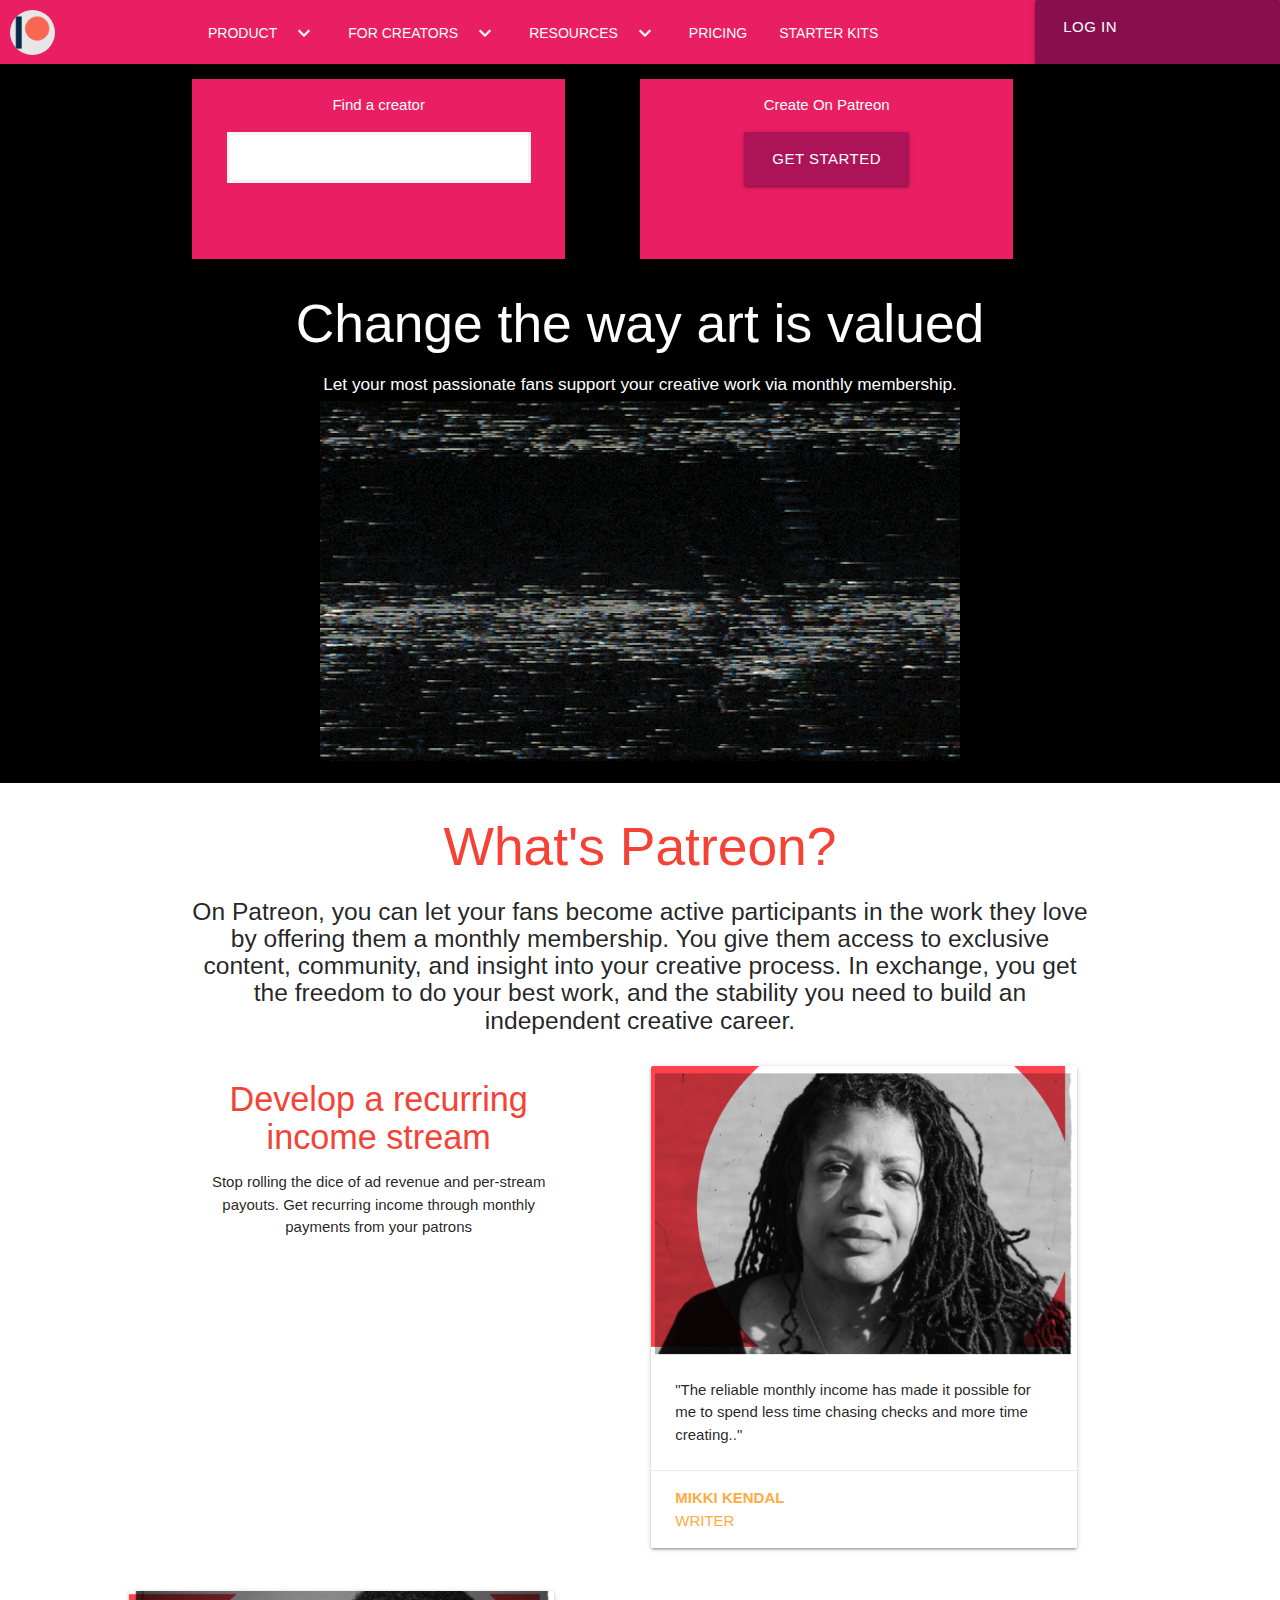
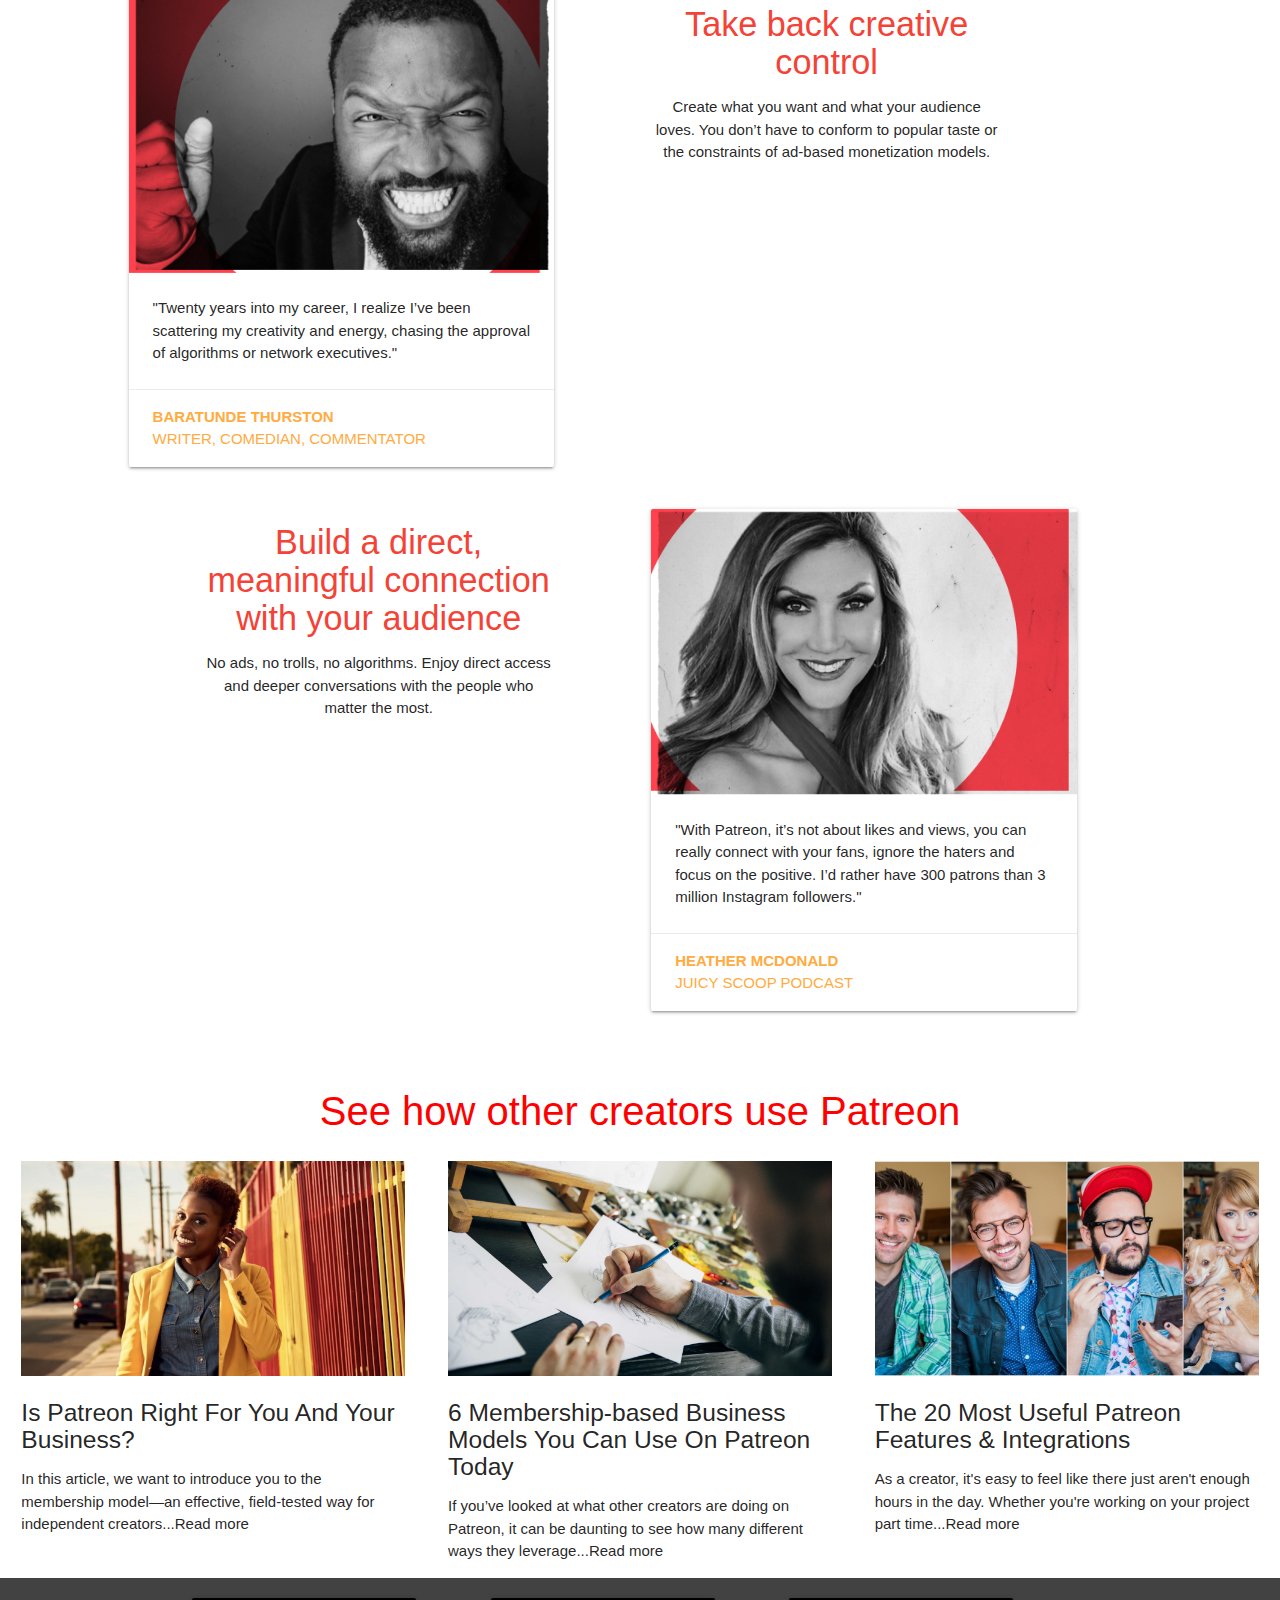
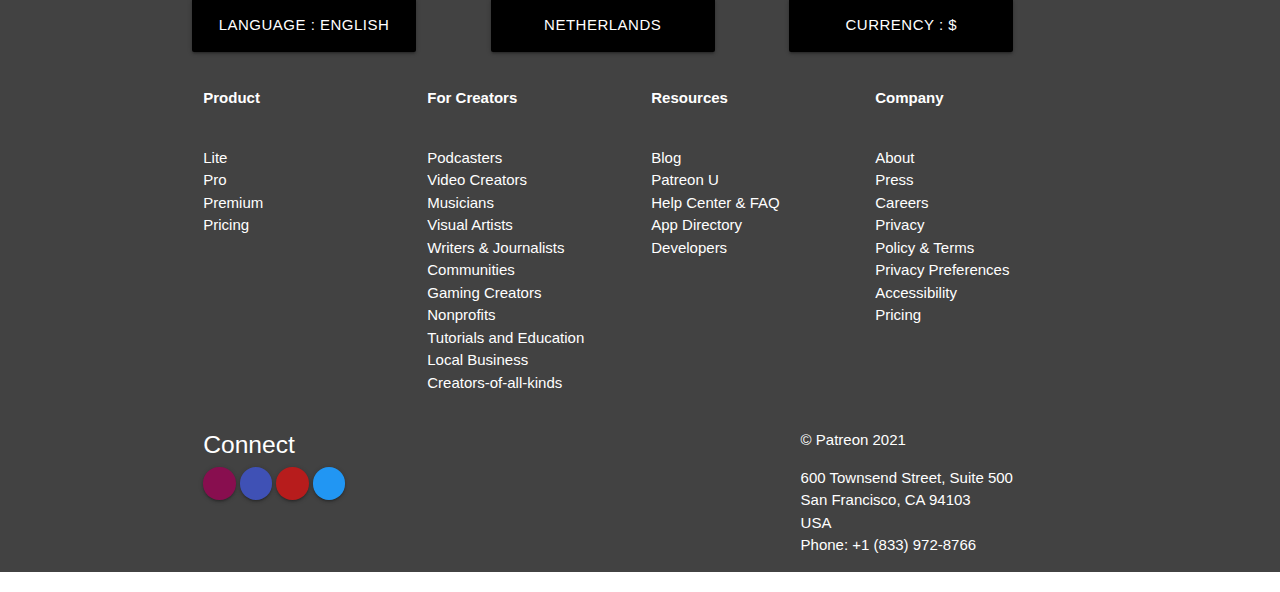
==== PATREON-clone/index.html @ 3b9b0e56 "customize search bar & dropdown" ====
<!DOCTYPE html>
<html>
  <head>
    <!--Import Google Icon Font-->
    <link href="https://fonts.googleapis.com/icon?family=Material+Icons" rel="stylesheet">
    <!--Import materialize.css-->
    <link rel="stylesheet" href="https://cdnjs.cloudflare.com/ajax/libs/materialize/1.0.0/css/materialize.min.css">
    <!--Import Font-awesome-->
    <link rel="stylesheet" href="https://pro.fontawesome.com/releases/v5.10.0/css/all.css"
    integrity="sha384-AYmEC3Yw5cVb3ZcuHtOA93w35dYTsvhLPVnYs9eStHfGJvOvKxVfELGroGkvsg+p" crossorigin="anonymous"/>
    <!-- My own stylesheet-->
    <link rel="stylesheet" href="style.css">
    <!--Let browser know website is optimized for mobile-->
    <meta name="viewport" content="width=device-width, initial-scale=1.0"/>
    <title>Patreon Home Page</title>
  </head>

  <body>
    <!-- the Navigation bar-->

    <nav class="pink">
      <a href="#home" class="left">
        <img src="images/logo.png" width="65px" alt="logo image" class="circle">
        <a href="#home" class="brand-logo center hide-on-large-only
         hide-on-small-only">PATREON</a>
      </a>
      <a class="waves-effect waves-light btn-large pink darken-4
       white-text right" style="height: 100%;">
        <i class="material-icons right">login</i>Log In
      </a>
      <div class="container">
        <div class="navbar-wrapper">
          <a href="#" data-target="mobile-nav" class="sidenav-trigger">
            <i class="material-icons">menu</i>
          </a>
          <ul class="hide-on-med-and-down">
      <!--Product-->
            <li>
              <a class='dropdown-trigger btn-flat white-text'
               href='#' data-target='dropdown1'>
              <i class="material-icons right">expand_more</i>Product
              </a>
            </li>
            <ul id='dropdown1' class='dropdown-content pink'>
              <li><a href="#"><h6>Lite</h6>
                <p>Simple tools to set up recurring support from your fans</p></a>
              </li>
              <li><a href="#"><h6>Pro</h6>
                <p>All the tools to build and grow thriving membership business</p></a>
              </li>
              <li><a href="#"><h6>Premium</h6>
                <p>For established creators and creative businesses</p></a>
              </li>
             </ul>

      <!--For Creators-->
            <li><a class='dropdown-trigger btn-flat white-text' href='#' data-target='dropdown2'>
              <i class="material-icons right">expand_more</i>For creators</a></li>
            <ul id='dropdown2' class='dropdown-content pink'>
              <li><a href="#"><i class="material-icons">mic</i>Podcasters</a></li>
              <li><a href="#"><i class="material-icons">videocam</i>Video Creators</a></li>
              <li><a href="#"><i class="material-icons">music_note</i>Musicians</a></li>
              <li><a href="#"><i class="material-icons">brush</i>Visual Artists</a></li>
              <li><a href="#"><i class="material-icons">public</i>Communities</a></li>
              <li><a href="#"><i class="material-icons">article</i>Writers & Journalists</a></li>
              <li><a href="#"><i class="material-icons">sports_esports</i>Gaming Creators</a></li>
              <li><a href="#"><i class="material-icons">food_bank</i>Nonprofits</a></li>
              <li><a href="#"><i class="material-icons">school</i>Tutorials and Education</a></li>
              <li><a href="#"><i class="material-icons">business</i>Local Businesses</a></li>
              <li><a href="#"><i class="material-icons">create</i>Creators-of-all-kinds</a></li>
            </ul>
      <!--Resources-->
            <li><a class='dropdown-trigger btn-flat white-text' href='#' data-target='dropdown3'>
              <i class="material-icons right">expand_more</i>Resources</a></li>
            <ul id='dropdown3' class='dropdown-content pink'>
              <li><a href="#">Blog</a></li>
              <li><a href="#">Creator Community</a></li>
              <li><a href="#">Events</a></li>
              <li><a href="#">Patreon U</a></li>
              <li><a href="#">App Directory</a></li>
              <li><a href="#">Help Center & FAQ</a></li>
            </ul>
      <!--Pricing & Starter Kit-->
            <li><a href="#" class="btn-flat white-text">Pricing</a></li>
            <li><a href="#" class="btn-flat white-text">Starter Kits</a></li>
          </ul>
        </div>
      </div>
    </nav>
    

    <!-- Side Nav-->
    <ul class="sidenav pink collapsible" id="mobile-nav">
      <!--Product-->
      <li>
        <div class="collapsible-header btn" href="#">
          <i class="material-icons left">expand_more</i>Product
        </div>
        <div class="collapsible-body ">
          <a href="#"><h5 class="red-text">Lite</h5></a>
          <p>Simple tools to set up recurring support from your fans</p>
          <a href="#"><h5 class="red-text">Pro</h5></a>
          <p>All the tools to build and grow thriving membership business</p>
          <a href="#"><h5 class="red-text">Premium</h5></a>
          <p>For established creators and creative businesses</p>
        </div>
      </li>
      <!--For Creators-->
      <li>
        <div class="collapsible-header btn" href="#">
          <i class="material-icons left">expand_more</i>For Creators
        </div>
        <div class="collapsible-body">
          <a href="#" class="btn-flat red-text"><i class="material-icons left">mic</i>Podcasters</a><br>
          <a href="#" class="btn-flat red-text"><i class="material-icons left">videocam</i>Video Creators</a><br>
          <a href="#" class="btn-flat red-text"><i class="material-icons left">music_note</i>Musicians</a><br>
          <a href="#" class="btn-flat red-text"><i class="material-icons left">brush</i>Visual Artists</a><br>
          <a href="#" class="btn-flat red-text"><i class="material-icons left">public</i>Communities</a><br>
          <a href="#" class="btn-flat red-text"><i class="material-icons left">article</i>Writers & Journalists</a><br>
          <a href="#" class="btn-flat red-text"><i class="material-icons left">sports_esports</i>Gaming Creators</a><br>
          <a href="#" class="btn-flat red-text"><i class="material-icons left">food_bank</i>Nonprofits</a><br>
          <a href="#" class="btn-flat red-text"><i class="material-icons left">school</i>Tutorials and Education</a><br>
          <a href="#" class="btn-flat red-text"><i class="material-icons left">business</i>Local Businesses</a><br>
          <a href="#" class="btn-flat red-text"><i class="material-icons left">create</i>Creators-of-all-kinds</a><br>
        </div>
      </li>
      <!--Resources-->
      <li>
        <div class="collapsible-header btn" href="#">
          <i class="material-icons left">expand_more</i>Resources
        </div>
        <div class="collapsible-body red-text">
          <p href="#">Blog</p>
          <p href="#">Creator Community</p>
          <p href="#">Events</p>
          <p href="#">Patreon U</p>
          <p href="#">App Directory</p>
          <p href="#">Help Center & FAQ</p>
        </div>
      </li>
      <!--Pricing & Starter Kit-->
      <li><div class="collapsible-header btn" href="#">Pricing</div></li>
      <li><div class="collapsible-header btn" href="#">Starter Kit</div></li>
    </ul>

    <!-- The Header-->
    <header id="home" class="section section-search black white-text center">
      <div class="container">
        <div class="row">
          <div class="col s12 m5 pink Header-box">
            <p>Find a creator</p>
            <div class="input-field">
              <input type="text" class="white grey-text">
            </div>
          </div>
          <div class="col s12 m5 offset-l1 offset-m1 pink Header-box">
            <p>Create On Patreon</p>
            <div class="btn-large pink darken-3 waves-effect waves-light">Get Started</div>
          </div>
        </div>
      </div>
      <div class="col s12 m7 black white-text">
        <h2>Change the way art is valued</h2>
        <h6>Let your most passionate fans support your creative work via monthly membership.</h6>
      </div>
      <div class="col s8 m5 black white-text">
        <img src="images/coe-optimize.gif" alt="gif photo" width="50%">
      </div>
    </header>

    <!--What's Patreon? Section-->
    <section>
      <!-- The intro text-->
      <div class="container  center">
        <h2 class="red-text">What's Patreon?</h2>
        <h5>On Patreon, you can let your fans become active participants in the work they love by offering 
        them a monthly membership. You give them access to exclusive content, community, and insight 
        into your creative process. In exchange, you get the freedom to do your best work, and the 
        stability you need to build an independent creative career.
        </h5>
      </div>
      <!--The cards part-->
      <div class="container section">
          <!--Develop a recurring income stream-->
        <div class="row">
          <div class="col s12 l5 center">
            <h4 class="red-text">Develop a recurring income stream</h4>
            <p>Stop rolling the dice of ad revenue and per-stream payouts. Get recurring income 
              through monthly payments from your patrons</p>
          </div>
          <div class="col s12 m8 l6 offset-l1 offset-m2">
            <div class="card">
              <div class="card-image">
                <img src="images/mikki_kendall.png" alt="mikki_kendal">
              </div>
              <div class="card-content">
                <p>"The reliable monthly income has made it possible for me to spend less time chasing 
                  checks and more time creating.."</p>
              </div>
              <div class="card-action">
                <a href="#"><b>Mikki Kendal</b><br>writer</a>
              </div>
            </div>
          </div>
          </div>
          <!--Take back creative control-->
          <div class="row">
            <div class="col s12 l5 push-l6 center">
              <h4 class="red-text">Take back creative control</h4>
              <p>Create what you want and what your audience loves. You don’t have to conform to popular 
                taste or the constraints of ad-based monetization models.</p>
            </div>
          <div class="col s12 m8 l6 pull-l6 offset-m2">
            <div class="card">
              <div class="card-image">
                <img src="images/baratunde_thurston.png" alt="baratunde_thurston">
              </div>
              <div class="card-content">
                <p>"Twenty years into my career, I realize I’ve been scattering my creativity and energy, 
                  chasing the approval of algorithms or network executives."</p>
              </div>
              <div class="card-action">
                <a href="#"><b>Baratunde Thurston</b><br>writer, comedian, commentator</a>
              </div>
            </div>
          </div>
        </div>
        <!--Build a direct-->
          <div class="row">
            <div class="col s12 l5 center">
              <h4 class="red-text">Build a direct, meaningful connection with your audience</h4>
              <p>No ads, no trolls, no algorithms. Enjoy direct access and deeper conversations with the people 
                who matter the most.</p>
            </div>
          <div class="col s12 m8 l6 offset-l1 offset-m2">
            <div class="card">
              <div class="card-image">
                <img src="images/heather_mcdonald.png" alt="heather_mcdonald">
              </div>
              <div class="card-content">
                <p>"With Patreon, it’s not about likes and views, you can really connect with your 
                  fans, ignore the haters and focus on the positive. I’d rather have 300 patrons than 
                  3 million Instagram followers."</p>
              </div>
              <div class="card-action">
                <a href="#"><b>Heather McDonald</b><br>Juicy Scoop Podcast</a>
              </div>
            </div>
          </div>
        </div>
      </div>
    </section>

    <!-- Flexbox section : See how other ...-->
    <section class="flex-container">
      <div class="title-flex-container">See how other creators use Patreon</div>
      <div class="flex-item-horizontal">
        <div class="flex-item-vertical">
          <img src="images/is-patreon-right-for-you_2x.jpg" alt="patreon right 4 u">
        </div>
        <div class="flex-item-vertical">
          <h5>Is Patreon Right For You And Your Business?</h5>
          <p>In this article, we want to introduce you to the
             membership model—an effective, field-tested way for 
             independent creators...Read more
            </p>
        </div>
      </div>
      <div class="flex-item-horizontal">
        <div class="flex-item-vertical">
          <img src="images/6-membership-based-business_2x.jpg" alt="membership photo">
        </div>
        <div class="flex-item-vertical">
          <h5>6 Membership-based Business Models You Can Use On Patreon Today</h5>
          <p>If you’ve looked at what other creators are doing on Patreon, it can 
            be daunting to see how many different ways they leverage...Read more
          </p>
        </div>
      </div>
      <div class="flex-item-horizontal">
        <div class="flex-item-vrtical">
          <img src="images/20-most-useful_2x.jpg" alt="useful features">
        </div>
        <div class="flex-item-vrtical">
          <h5>The 20 Most Useful Patreon Features & Integrations</h5>
          <p>As a creator, it's easy to feel like there just aren't enough 
            hours in the day. Whether you're working on your project part time...Read more
          </p>
        </div>
      </div>
    </section>
    <!-- The footer-->
    <footer class="page-footer grey darken-3">
      <div class="container">
        <div class="row">
          <div class="col s10 m5 l3 offset-s1 offset-m1 black white-text btn-large waves-effect waves-light">LANGUAGE : ENGliSH</div>
          <div class="col s10 m5 l3 offset-s1 offset-m1 offset-l1 black white-text btn-large waves-effect waves-light">NETHERLANDS</div>
          <div class="col s10 m6 l3 offset-s1 offset-m3 offset-l1 black white-text btn-large waves-effect waves-light">CURRENCY : $</div>
        </div>
        <div class="row">
          <div class="col s6 m3">
            <p class="white-text large"><b>Product</b></p><br>
            <a href="#">Lite</a><br>
            <a href="#">Pro</a><br>
            <a href="#">Premium</a><br>
            <a href="#">Pricing</a>
          </div>
          <div class="col s6 m3">
            <p class="white-text large"><b>For Creators</b></p><br>
            <a href="#">Podcasters</a><br>
            <a href="#">Video Creators</a><br>
            <a href="#">Musicians</a><br>
            <a href="#">Visual Artists</a><br>
            <a href="#">Writers & Journalists</a><br>
            <a href="#">Communities</a><br>
            <a href="#">Gaming Creators</a><br>
            <a href="#">Nonprofits</a><br>
            <a href="#">Tutorials and Education</a><br>
            <a href="#">Local Business</a><br>
            <a href="#">Creators-of-all-kinds</a>
          </div>
          <div class="col s6 m3">
            <p class="white-text large"><b>Resources</b></p><br>
            <a href="#">Blog</a><br>
            <a href="#">Patreon U</a><br>
            <a href="#">Help Center & FAQ</a><br>
            <a href="#">App Directory</a><br>
            <a href="#">Developers</a>
          </div>
          <div class="col s6 m3">
            <p class="white-text large"><b>Company</b></p><br>
            <a href="#">About</a><br>
            <a href="#">Press</a><br>
            <a href="#">Careers</a><br>
            <a href="#">Privacy</a><br>
            <a href="#">Policy & Terms</a><br>
            <a href="#">Privacy Preferences</a><br>
            <a href="#">Accessibility</a><br>
            <a href="#">Pricing</a>
          </div>
        </div>
        <div class="row">
        <div class="col s12 m6 l4">
          <h5>Connect</h5>
          <a href="#" class="btn-floating btn-small pink darken-4"><i class="fab fa-instagram"></i></a>
          <a href="#" class="btn-floating btn-small indigo"><i class="fab fa-facebook"></i></a>
          <a href="#" class="btn-floating btn-small red darken-4"><i class="fab fa-youtube"></i></a>
          <a href="#" class="btn-floating btn-small blue"><i class="fab fa-twitter"></i></a>
        </div>
        <div class="col s12 m6 l4 offset-l4">
          <p>&copy; Patreon 2021</p>
          <p>600 Townsend Street, Suite 500<br>
            San Francisco, CA 94103<br>
            USA<br>
            Phone: +1 (833) 972-8766</p>
        </div>
      </div>
      </div>
    </footer>

    <!--JavaScript at end of body for optimized loading-->
    <script src="https://cdnjs.cloudflare.com/ajax/libs/materialize/1.0.0/js/materialize.min.js"></script>

    <script>
      // Side-navbar
      const sideNav = document.querySelector('.sidenav');
      M.Sidenav.init(sideNav, {});
    </script>
    <script>
    // Drop down inside the navbar
      const dropDown = document.querySelectorAll('.dropdown-trigger');
      M.Dropdown.init(dropDown, {
        coverTrigger: false
      });
    </script>
    <script>
      // Collapsible inside the side-navbar
      const collaps = document.querySelectorAll('.collapsible');
      M.Collapsible.init(collaps, {});
    </script>
  </body>
</html>
---- PATREON-clone/style.css ----
/* customize some important rules from the nav part*/
/* 1- The NavBar */
/* important to minimize the logo */
nav.pink a img {
  padding: 10px !important;
}

/* important to gather the Navbar elements and reduce the spaces between them */
.navbar-wrapper ul li a {
  margin: 0px !important;
}

/* to minimize the size of the dropdown content */
.dropdown-content li a {
  font-size: 13px !important;
  color: white !important;
}
.dropdown-content li > a > i {
  margin-right: 5px !important;
  font-size: 1.5rem !important;
}

/* 2- The Header */
/* to unify the size of the 2 boxes in the header */
.Header-box {
  height: 20vh !important;
}

/* to customize the search bar */
.section-search input {
  font-size: 18px !important;
  width: 85% !important;
  border: #f4f4f4 3px solid !important;
}

/* 3- The flexbox section -see how other ...- */
.flex-container {
  display: flex;
  justify-content: space-around;
  flex-flow: row wrap;
}

.title-flex-container {
  width: 90%;
  justify-self: center;
  text-align: center;
  font-size: 40px;
  color: red;
  margin: 20px 0;
}

.flex-item-horizontal {
  width: 30%;
}
.flex-item-horizontal img {
  width: 100%;
}

/* Media query for the flexbox */
@media screen and (max-width: 1024px) and (min-width: 601px) {
  .flex-item-horizontal {
    width: 45%;
  }
}

@media screen and (max-width: 600px) {
  .flex-item-horizontal {
    width: 90%;
  }
}
/* 4- The footer */
/* adding text color to the small links in the footer */
footer .container .row .col a {
  color: white;
}
footer .container .row .col a:hover {
  color: rgb(248, 149, 165) !important;
}
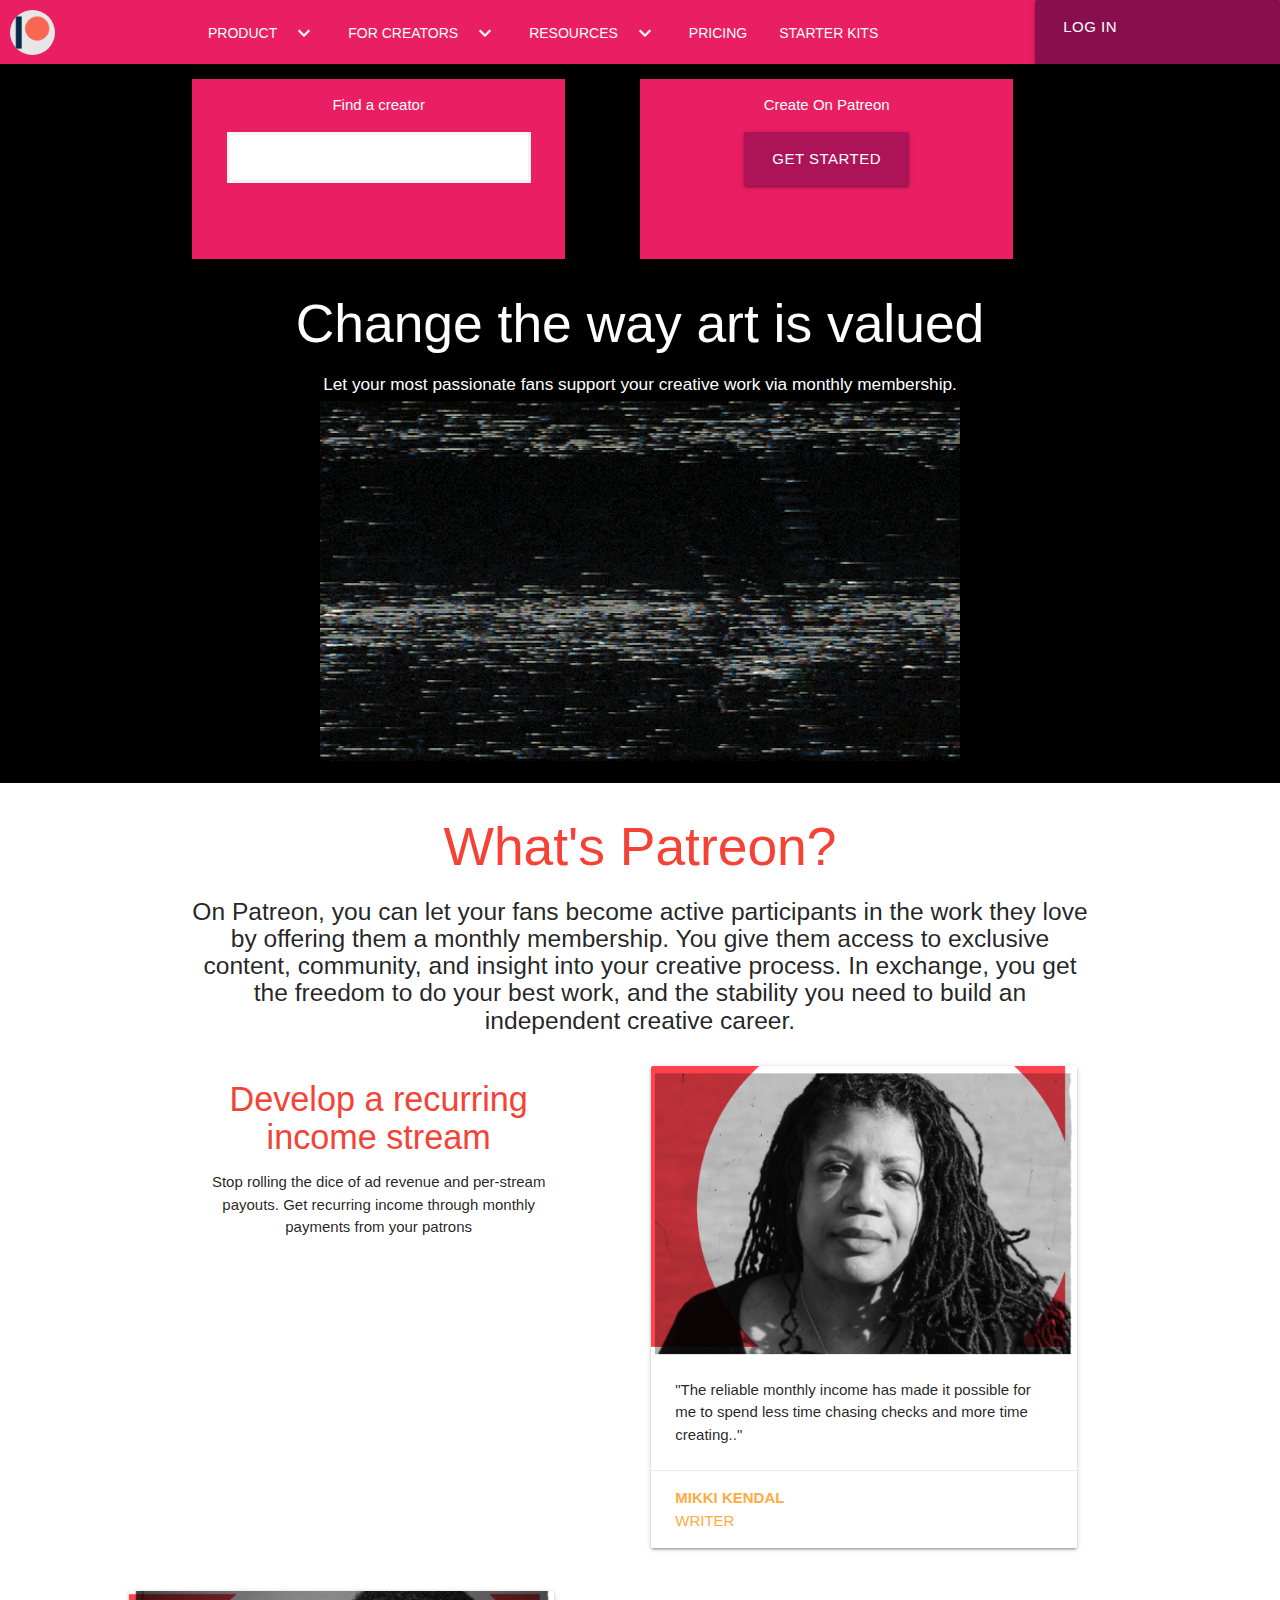
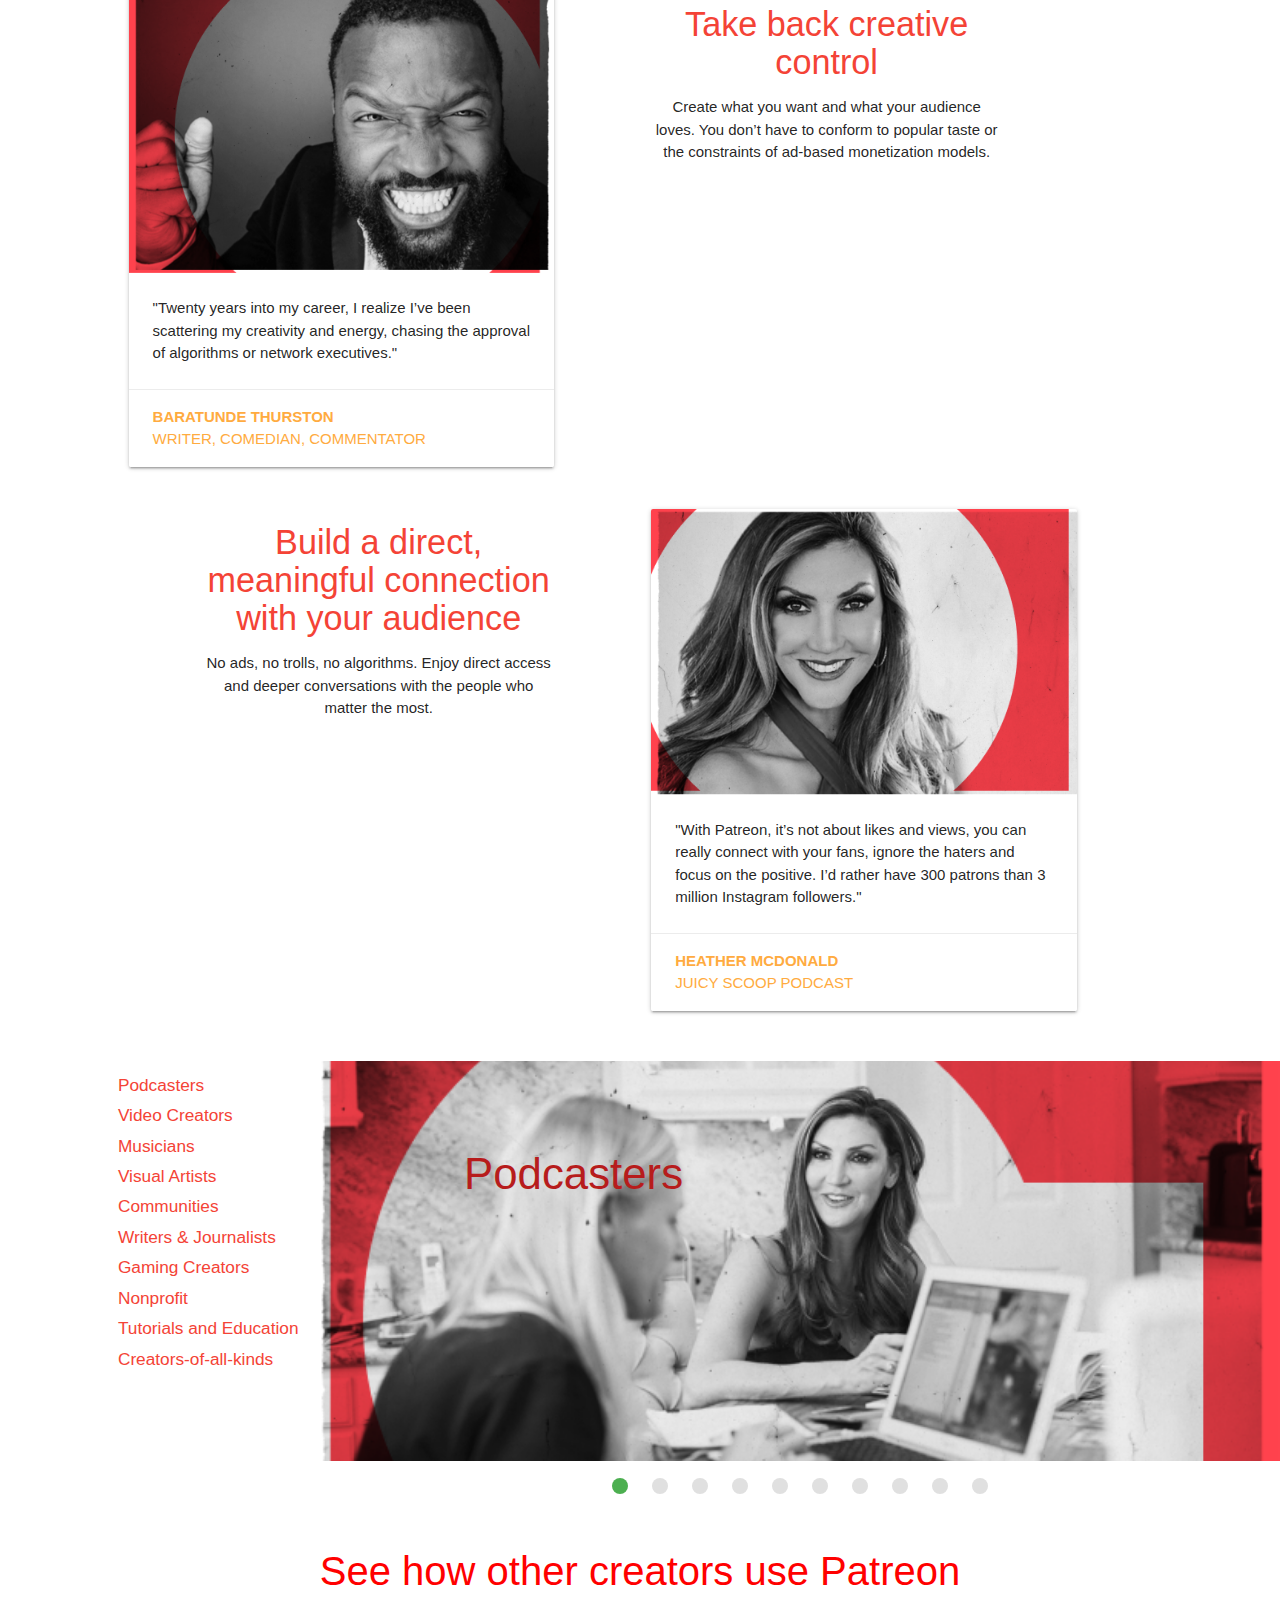
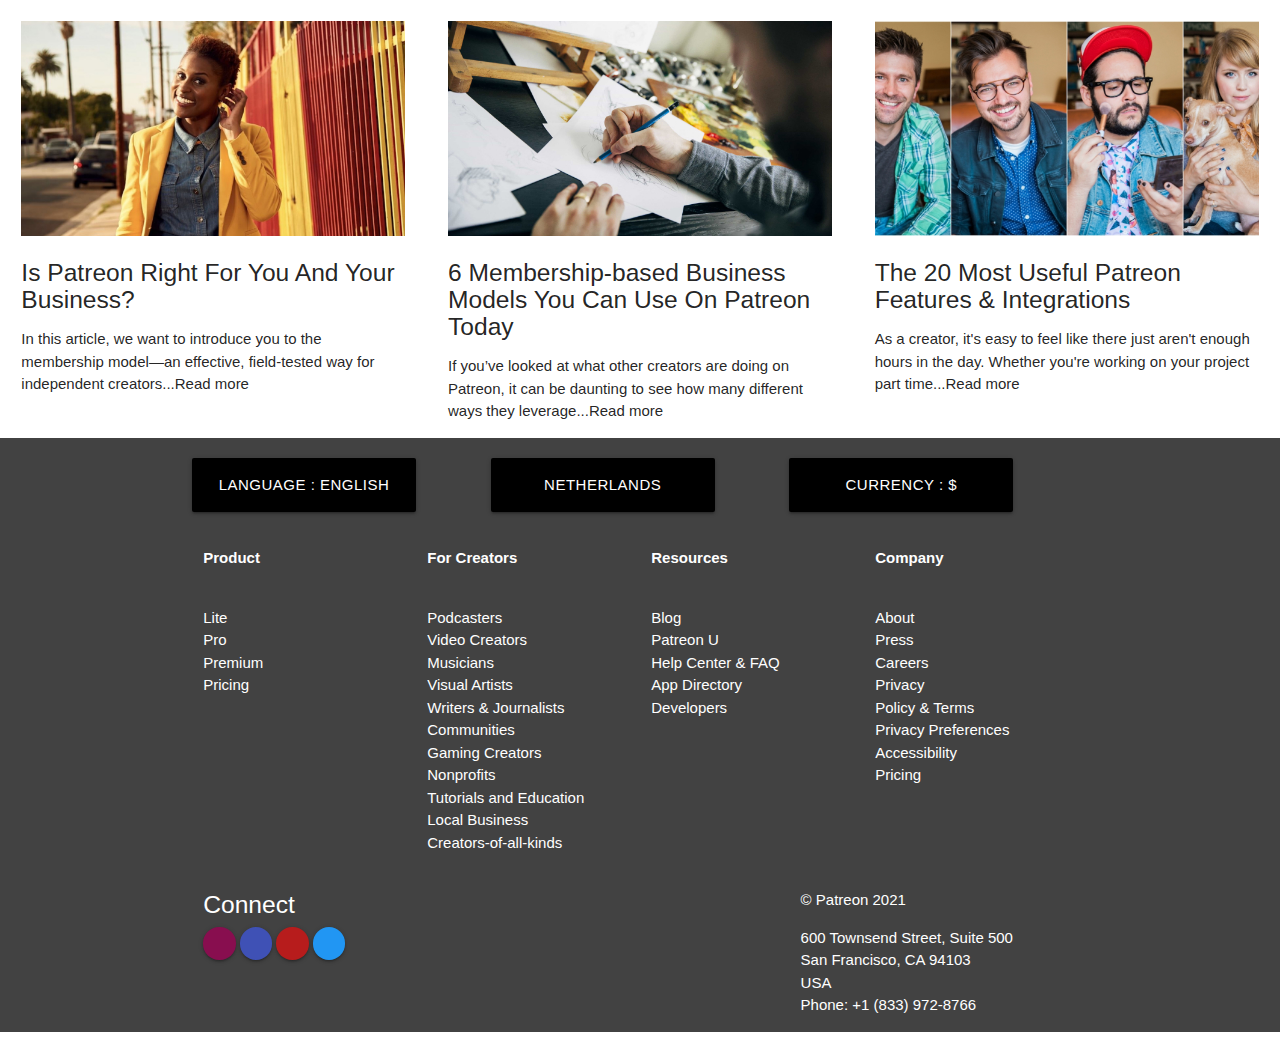
==== commit 37b4cdfc: "Adding the slider" ====
--- a/PATREON-clone/index.html
+++ b/PATREON-clone/index.html
@@ -251,6 +251,90 @@
       </div>
     </section>
 
+    <!-- The slider section-->
+    <section>
+      <div class="row">
+        <div class="slider col s12 l9 push-l3">
+      <ul class="slides">
+        <li>
+          <img src="images/podcasters.png" alt="podcasters">
+          <div>
+            <a href="#"><h3 class="caption red-text text-darken-4 left-align">Podcasters</h3></a>
+          </div>
+        </li>
+        <li>
+          <img src="images/videocreators.png" alt="video_creators">
+          <div>
+            <a href="#"><h3 class="caption red-text text-darken-4 right-align">Video Creators</h3></a>
+          </div>
+        </li>
+        <li>
+          <img src="images/musicians.png" alt="musicians">
+          <div>
+            <a href="#"><h3 class="caption red-text text-darken-4 left-align">Musicians</h3></a>
+          </div>
+        </li>
+        <li>
+          <img src="images/visualartists.png" alt="visual_artists">
+          <div>
+            <a href="#"><h3 class="caption red-text text-darken-4 center-align">Visual Artists</h3></a>
+          </div>
+        </li>
+        <li>
+          <img src="images/communities.png" alt="communities">
+          <div>
+            <a href="#"><h3 class="caption red-text text-darken-4 left-align">Communities</h3></a>
+          </div>
+        </li>
+        <li>
+          <img src="images/writers.png" alt="writers">
+          <div>
+            <a href="#"><h3 class="caption red-text text-darken-4 center-align">Writers & Journalists</h3></a>
+          </div>
+        </li>
+        <li>
+          <img src="images/gamingcreators.png" alt="gaming_creators">
+          <div>
+            <a href="#"><h3 class="caption red-text text-darken-4 right-align">Gaming Creators</h3></a>
+          </div>
+        </li>
+        <li>
+          <img src="images/nonprofit.png" alt="nonprofit">
+          <div>
+            <a href="#"><h3 class="caption red-text text-darken-4 left-align">Nonprofit</h3></a>
+          </div>
+        </li>
+        <li>
+          <img src="images/tutorials.png" alt="tutorials">
+          <div>
+            <a href="#"><h3 class="caption red-text text-darken-4 left-align">Tutorials and Education</h3></a>
+          </div>
+        </li>
+        <li>
+          <img src="images/creatorsofallkinds.png" alt="creators_of_all_kinds">
+          <div>
+            <a href="#"><h3 class="caption red-text text-darken-4 left-align">Creators-of-all-kinds</h3></a>
+          </div>
+        </li>
+      </ul>
+    </div>
+    <div class="col s12 l2 pull-l8 hide-on-med-and-down ">
+      <ul>
+        <li><a href="#" class="red-text"><h6>Podcasters</h6></a></li>
+        <li><a href="#" class="red-text"><h6>Video Creators</h6></a></li>
+        <li><a href="#" class="red-text"><h6>Musicians</h6></a></li>
+        <li><a href="#" class="red-text"><h6>Visual Artists</h6></a></li>
+        <li><a href="#" class="red-text"><h6>Communities</h6></a></li>
+        <li><a href="#" class="red-text"><h6>Writers & Journalists</h6></a></li>
+        <li><a href="#" class="red-text"><h6>Gaming Creators</h6></a></li>
+        <li><a href="#" class="red-text"><h6>Nonprofit</h6></a></li>
+        <li><a href="#" class="red-text"><h6>Tutorials and Education</h6></a></li>
+        <li><a href="#" class="red-text"><h6>Creators-of-all-kinds</h6></a></li>
+      </ul>
+    </div>
+    </div>
+    </section>
+
     <!-- Flexbox section : See how other ...-->
     <section class="flex-container">
       <div class="title-flex-container">See how other creators use Patreon</div>
@@ -378,5 +462,12 @@
       const collaps = document.querySelectorAll('.collapsible');
       M.Collapsible.init(collaps, {});
     </script>
+    <script>
+      // Slider
+      const slider = document.querySelector('.slider');
+      M.Slider.init(slider, {
+        transition: 500
+      });
+    </script>
   </body>
 </html>--- a/PATREON-clone/style.css
+++ b/PATREON-clone/style.css
@@ -33,7 +33,7 @@
   border: #f4f4f4 3px solid !important;
 }
 
-/* 3- The flexbox section -see how other ...- */
+/* 4- The flexbox section -see how other ...- */
 .flex-container {
   display: flex;
   justify-content: space-around;
@@ -68,7 +68,7 @@
     width: 90%;
   }
 }
-/* 4- The footer */
+/* 5- The footer */
 /* adding text color to the small links in the footer */
 footer .container .row .col a {
   color: white;
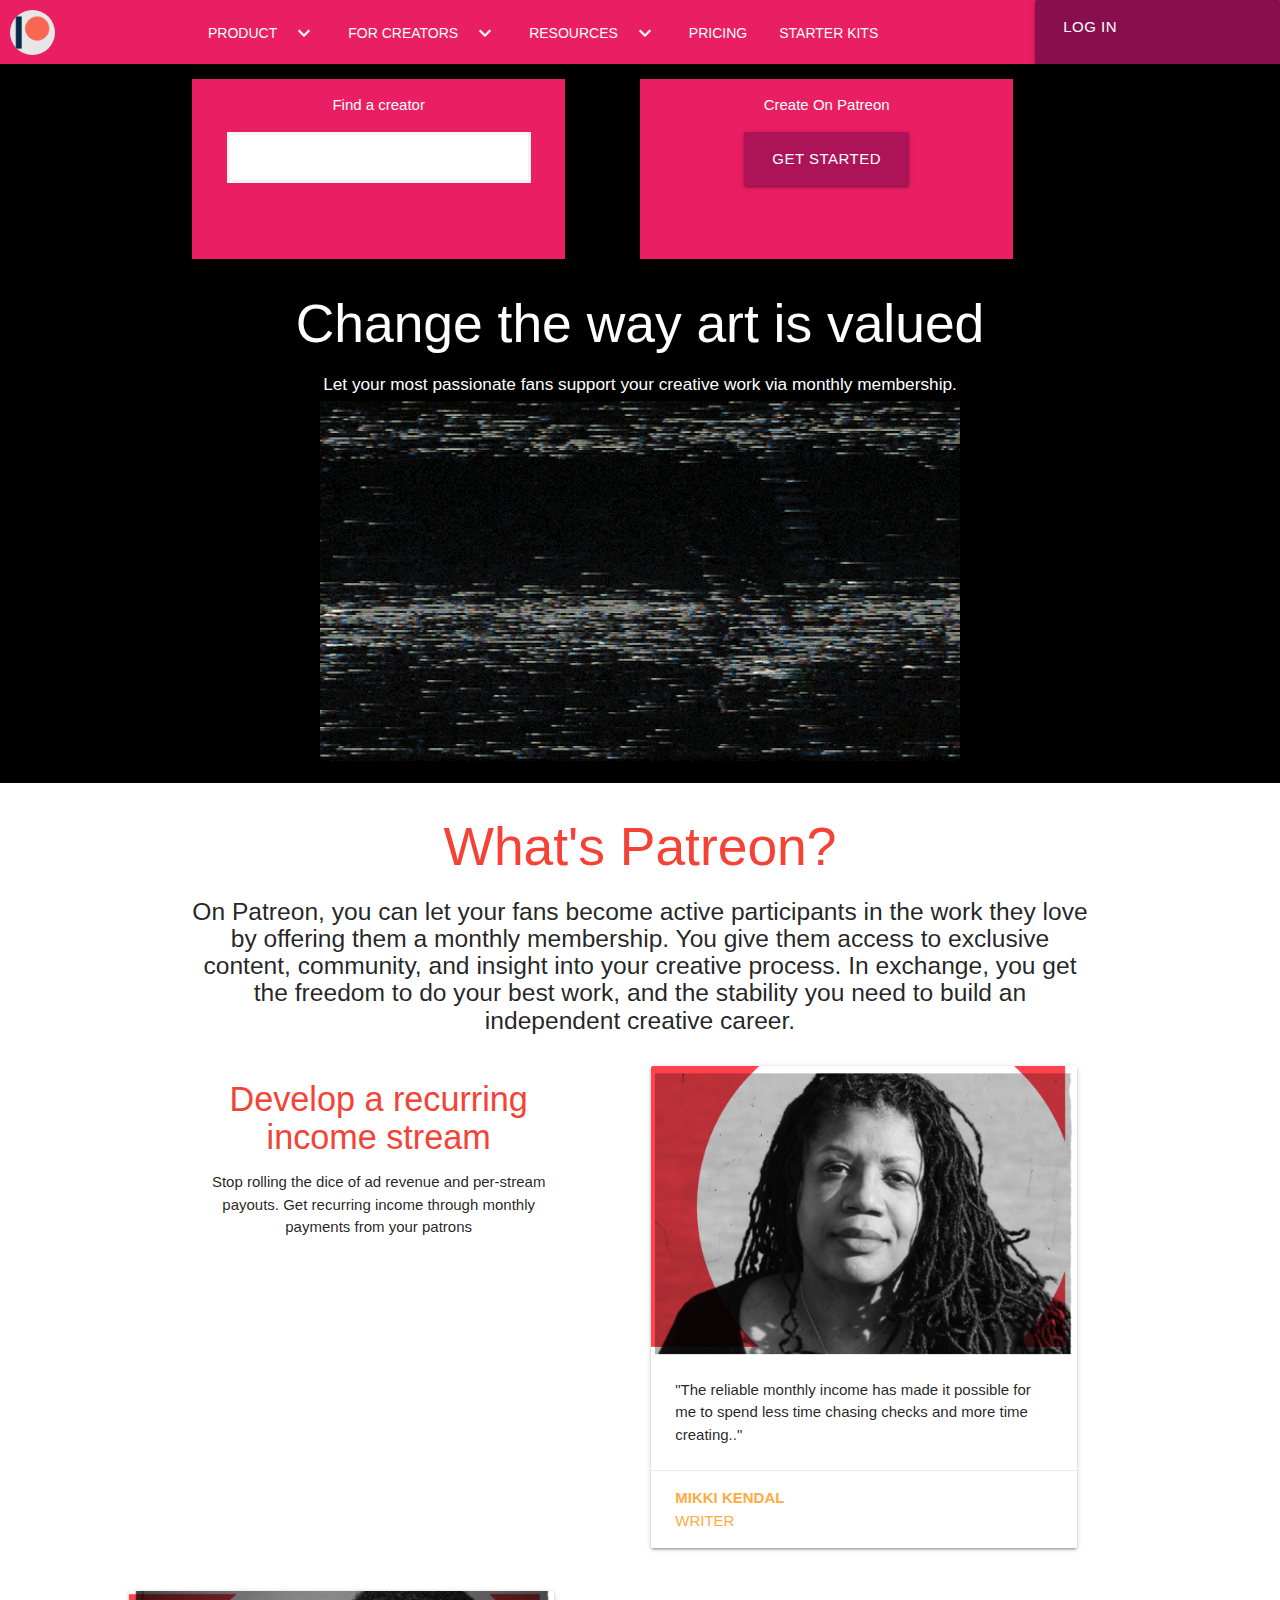
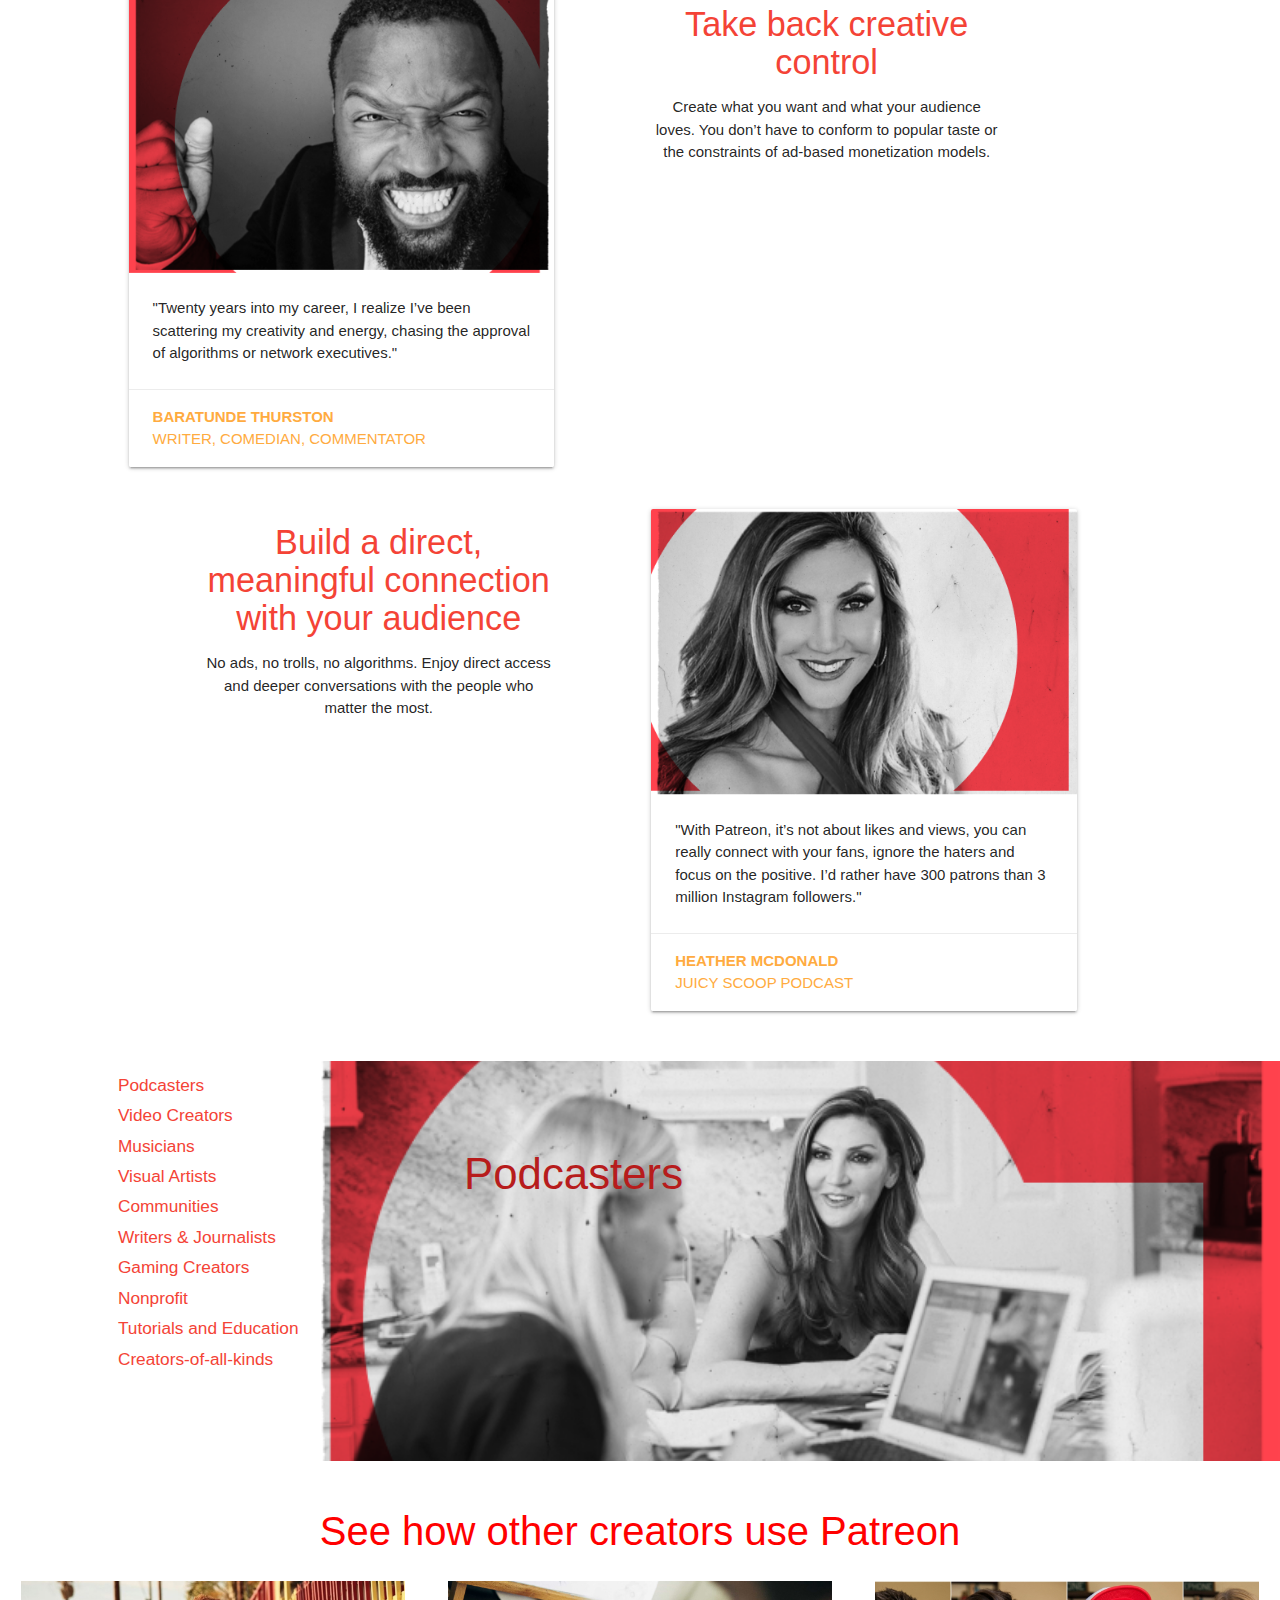
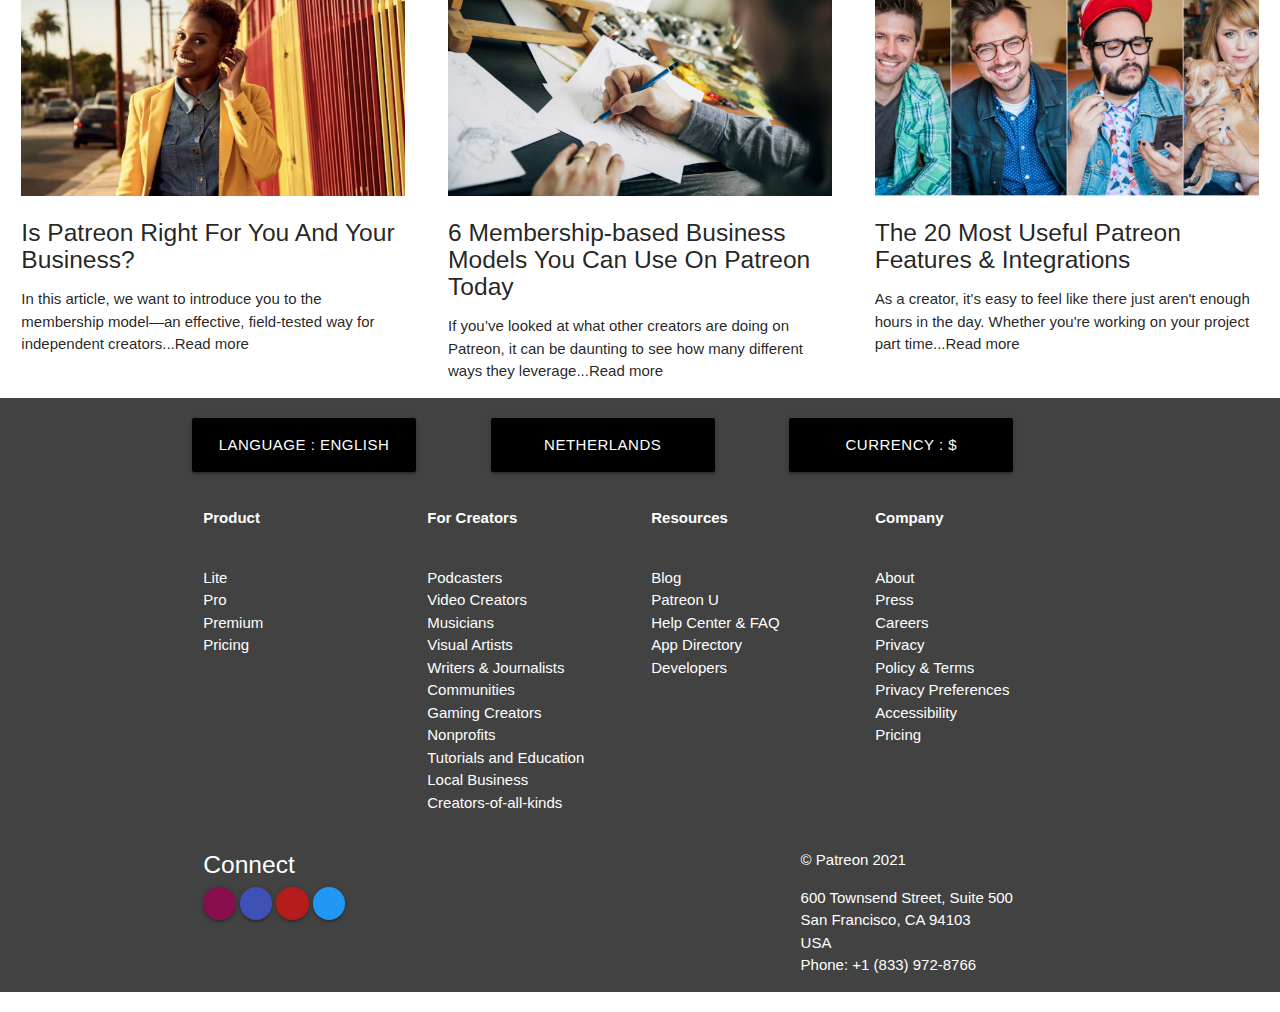
==== commit 7bc07f09: "Adding the slider" ====
--- a/PATREON-clone/index.html
+++ b/PATREON-clone/index.html
@@ -466,7 +466,8 @@
       // Slider
       const slider = document.querySelector('.slider');
       M.Slider.init(slider, {
-        transition: 500
+        transition: 500,
+        indicators: false
       });
     </script>
   </body>
--- a/PATREON-clone/style.css
+++ b/PATREON-clone/style.css
@@ -33,7 +33,7 @@
   border: #f4f4f4 3px solid !important;
 }
 
-/* 4- The flexbox section -see how other ...- */
+/* 3- The flexbox section -see how other ...- */
 .flex-container {
   display: flex;
   justify-content: space-around;
@@ -68,7 +68,7 @@
     width: 90%;
   }
 }
-/* 5- The footer */
+/* 4- The footer */
 /* adding text color to the small links in the footer */
 footer .container .row .col a {
   color: white;
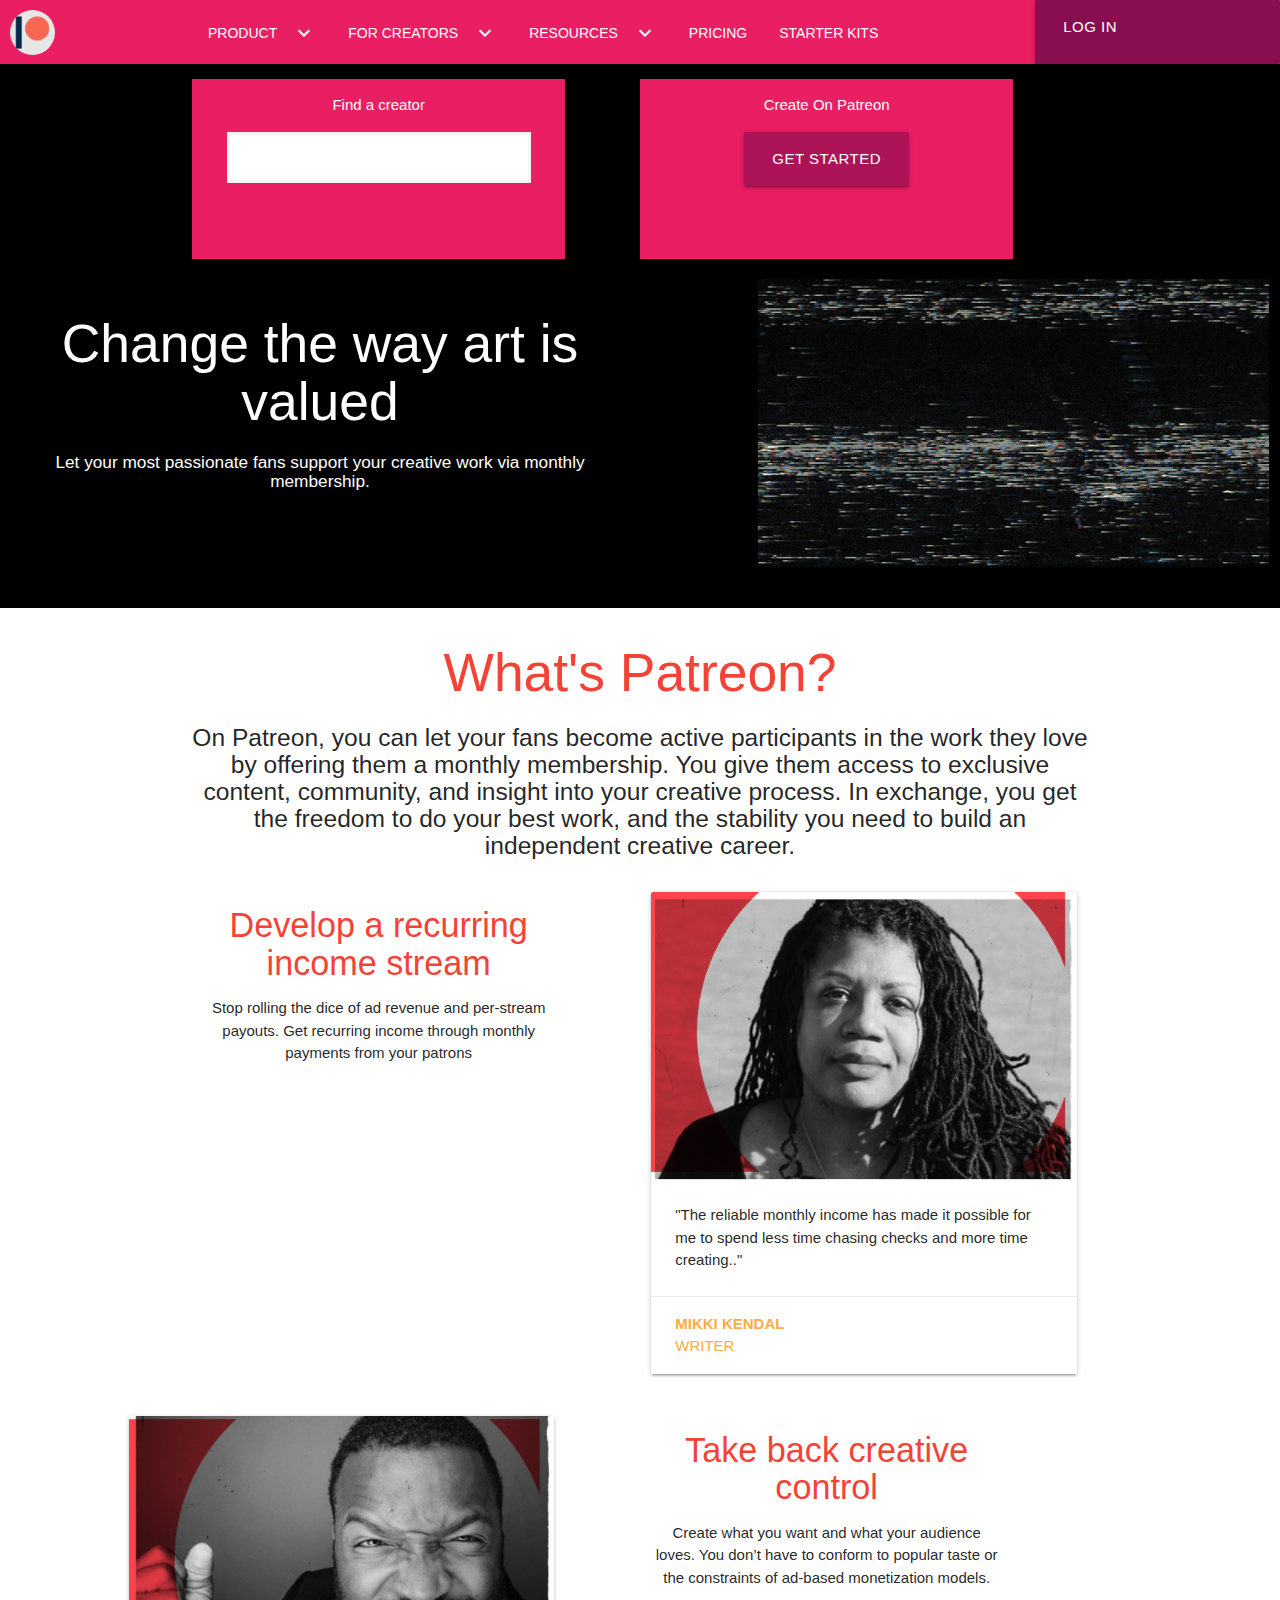
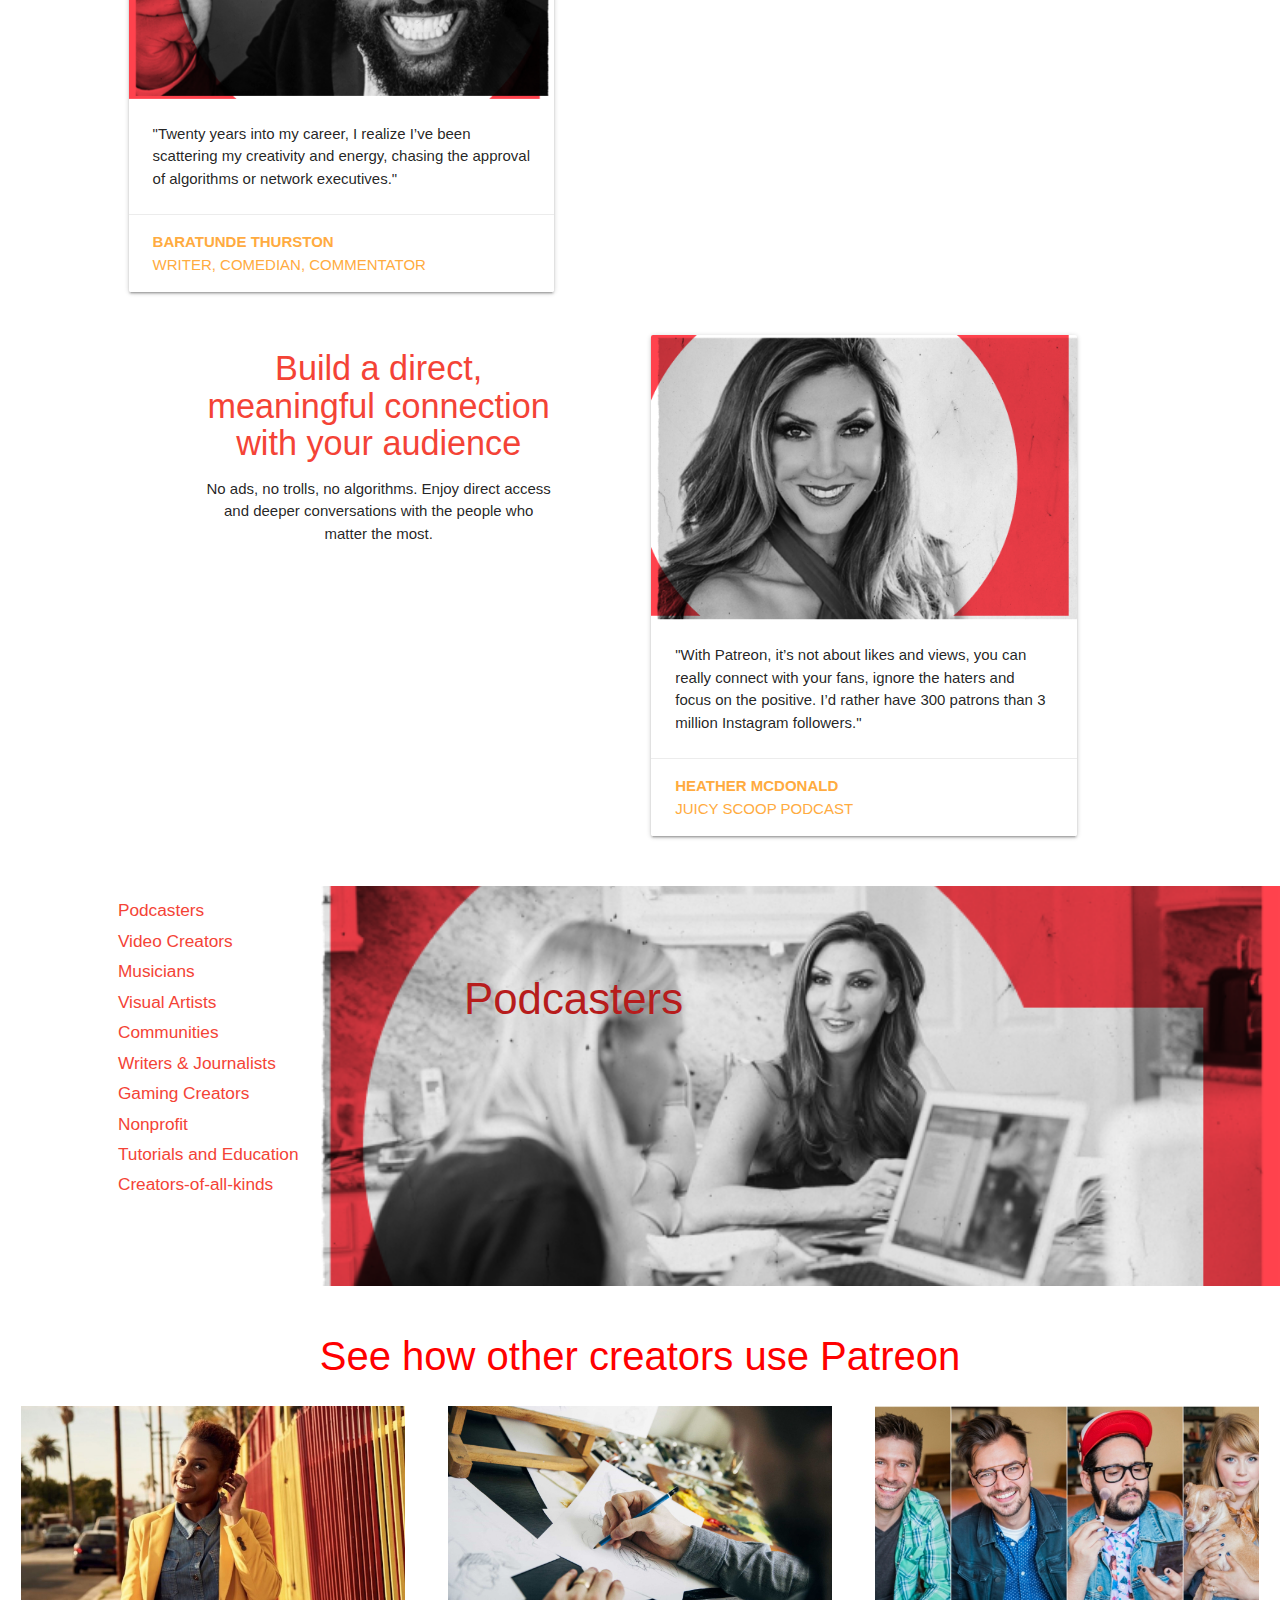
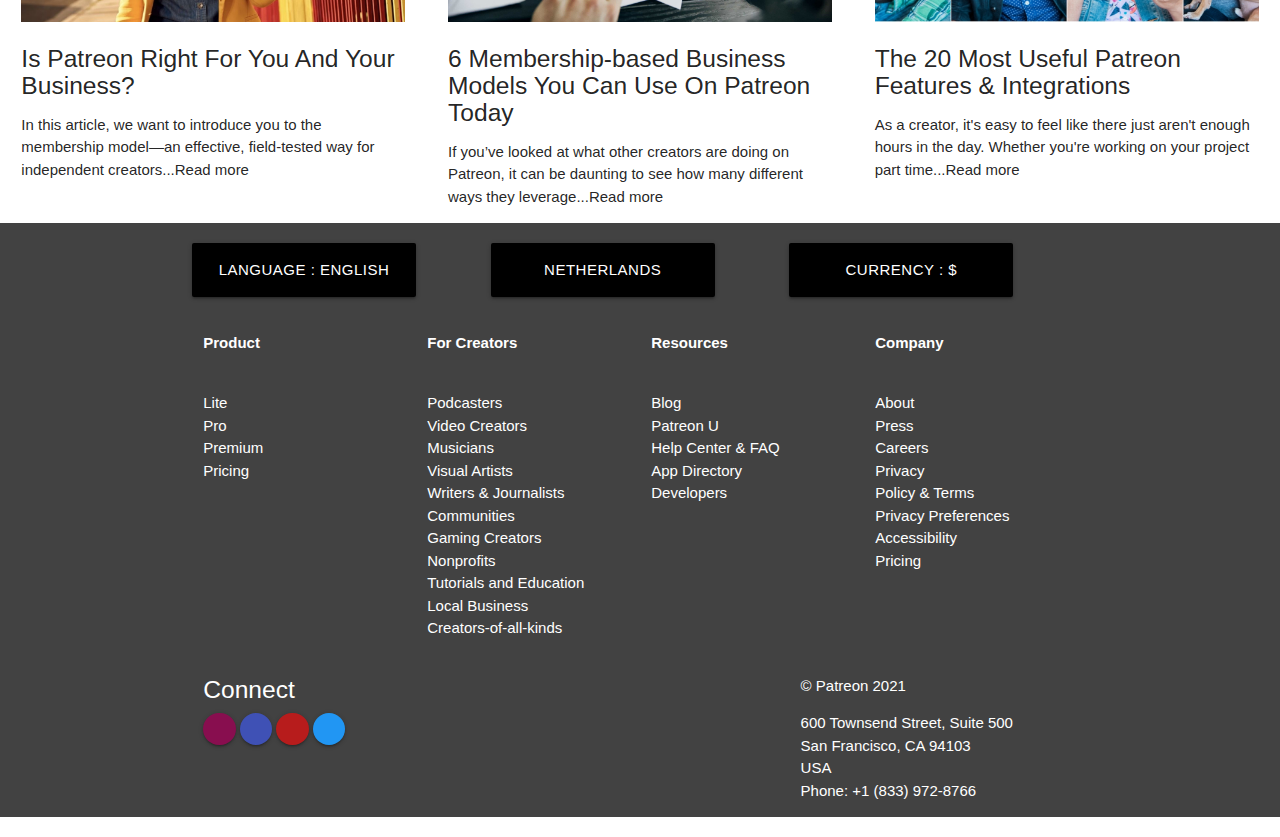
==== commit 6c7f91ce: "responsiveness correction" ====
--- a/PATREON-clone/index.html
+++ b/PATREON-clone/index.html
@@ -12,21 +12,21 @@
     <link rel="stylesheet" href="style.css">
     <!--Let browser know website is optimized for mobile-->
     <meta name="viewport" content="width=device-width, initial-scale=1.0"/>
-    <title>Patreon Home Page</title>
+    <title>PATREON-clone</title>
   </head>
 
   <body>
     <!-- the Navigation bar-->
-
     <nav class="pink">
       <a href="#home" class="left">
         <img src="images/logo.png" width="65px" alt="logo image" class="circle">
         <a href="#home" class="brand-logo center hide-on-large-only
-         hide-on-small-only">PATREON</a>
+         hide-on-small-only">PATREON
+        </a>
       </a>
       <a class="waves-effect waves-light btn-large pink darken-4
        white-text right" style="height: 100%;">
-        <i class="material-icons right">login</i>Log In
+       <i class="material-icons right">login</i>Log In
       </a>
       <div class="container">
         <div class="navbar-wrapper">
@@ -34,7 +34,7 @@
             <i class="material-icons">menu</i>
           </a>
           <ul class="hide-on-med-and-down">
-      <!--Product-->
+            <!--Product-->
             <li>
               <a class='dropdown-trigger btn-flat white-text'
                href='#' data-target='dropdown1'>
@@ -51,11 +51,11 @@
               <li><a href="#"><h6>Premium</h6>
                 <p>For established creators and creative businesses</p></a>
               </li>
-             </ul>
-
-      <!--For Creators-->
+            </ul>
+            <!--For Creators-->
             <li><a class='dropdown-trigger btn-flat white-text' href='#' data-target='dropdown2'>
-              <i class="material-icons right">expand_more</i>For creators</a></li>
+              <i class="material-icons right">expand_more</i>For creators</a>
+            </li>
             <ul id='dropdown2' class='dropdown-content pink'>
               <li><a href="#"><i class="material-icons">mic</i>Podcasters</a></li>
               <li><a href="#"><i class="material-icons">videocam</i>Video Creators</a></li>
@@ -69,9 +69,10 @@
               <li><a href="#"><i class="material-icons">business</i>Local Businesses</a></li>
               <li><a href="#"><i class="material-icons">create</i>Creators-of-all-kinds</a></li>
             </ul>
-      <!--Resources-->
+            <!--Resources-->
             <li><a class='dropdown-trigger btn-flat white-text' href='#' data-target='dropdown3'>
-              <i class="material-icons right">expand_more</i>Resources</a></li>
+              <i class="material-icons right">expand_more</i>Resources</a>
+            </li>
             <ul id='dropdown3' class='dropdown-content pink'>
               <li><a href="#">Blog</a></li>
               <li><a href="#">Creator Community</a></li>
@@ -80,7 +81,7 @@
               <li><a href="#">App Directory</a></li>
               <li><a href="#">Help Center & FAQ</a></li>
             </ul>
-      <!--Pricing & Starter Kit-->
+            <!--Pricing & Starter Kit-->
             <li><a href="#" class="btn-flat white-text">Pricing</a></li>
             <li><a href="#" class="btn-flat white-text">Starter Kits</a></li>
           </ul>
@@ -88,7 +89,6 @@
       </div>
     </nav>
     
-
     <!-- Side Nav-->
     <ul class="sidenav pink collapsible" id="mobile-nav">
       <!--Product-->
@@ -142,7 +142,7 @@
       <li><div class="collapsible-header btn" href="#">Pricing</div></li>
       <li><div class="collapsible-header btn" href="#">Starter Kit</div></li>
     </ul>
-
+    
     <!-- The Header-->
     <header id="home" class="section section-search black white-text center">
       <div class="container">
@@ -155,16 +155,20 @@
           </div>
           <div class="col s12 m5 offset-l1 offset-m1 pink Header-box">
             <p>Create On Patreon</p>
-            <div class="btn-large pink darken-3 waves-effect waves-light">Get Started</div>
-          </div>
-        </div>
-      </div>
-      <div class="col s12 m7 black white-text">
-        <h2>Change the way art is valued</h2>
-        <h6>Let your most passionate fans support your creative work via monthly membership.</h6>
-      </div>
-      <div class="col s8 m5 black white-text">
-        <img src="images/coe-optimize.gif" alt="gif photo" width="50%">
+            <div class="btn-large pink darken-3 waves-effect waves-light">
+              Get Started
+            </div>
+          </div>
+        </div>
+      </div>
+      <div class="row">
+        <div class="col s12 m8 l6 offset-m2 black white-text">
+          <h2>Change the way art is valued</h2>
+          <h6>Let your most passionate fans support your creative work via monthly membership.</h6>
+        </div>
+        <div class="col s12 l5 offset-l1 black white-text">
+           <img src="images/coe-optimize.gif" alt="gif photo" class="responsive-img">
+        </div>
       </div>
     </header>
 
@@ -186,7 +190,8 @@
           <div class="col s12 l5 center">
             <h4 class="red-text">Develop a recurring income stream</h4>
             <p>Stop rolling the dice of ad revenue and per-stream payouts. Get recurring income 
-              through monthly payments from your patrons</p>
+              through monthly payments from your patrons
+            </p>
           </div>
           <div class="col s12 m8 l6 offset-l1 offset-m2">
             <div class="card">
@@ -202,14 +207,15 @@
               </div>
             </div>
           </div>
-          </div>
-          <!--Take back creative control-->
-          <div class="row">
-            <div class="col s12 l5 push-l6 center">
-              <h4 class="red-text">Take back creative control</h4>
-              <p>Create what you want and what your audience loves. You don’t have to conform to popular 
-                taste or the constraints of ad-based monetization models.</p>
-            </div>
+        </div>
+        <!--Take back creative control-->
+        <div class="row">
+          <div class="col s12 l5 push-l6 center">
+            <h4 class="red-text">Take back creative control</h4>
+            <p>Create what you want and what your audience loves. You don’t have to conform to popular 
+                taste or the constraints of ad-based monetization models.
+              </p>
+          </div>
           <div class="col s12 m8 l6 pull-l6 offset-m2">
             <div class="card">
               <div class="card-image">
@@ -217,7 +223,8 @@
               </div>
               <div class="card-content">
                 <p>"Twenty years into my career, I realize I’ve been scattering my creativity and energy, 
-                  chasing the approval of algorithms or network executives."</p>
+                    chasing the approval of algorithms or network executives."
+                </p>
               </div>
               <div class="card-action">
                 <a href="#"><b>Baratunde Thurston</b><br>writer, comedian, commentator</a>
@@ -226,12 +233,13 @@
           </div>
         </div>
         <!--Build a direct-->
-          <div class="row">
-            <div class="col s12 l5 center">
-              <h4 class="red-text">Build a direct, meaningful connection with your audience</h4>
-              <p>No ads, no trolls, no algorithms. Enjoy direct access and deeper conversations with the people 
-                who matter the most.</p>
-            </div>
+        <div class="row">
+          <div class="col s12 l5 center">
+            <h4 class="red-text">Build a direct, meaningful connection with your audience</h4>
+            <p>No ads, no trolls, no algorithms. Enjoy direct access and deeper conversations with the people 
+                who matter the most.
+            </p>
+          </div>
           <div class="col s12 m8 l6 offset-l1 offset-m2">
             <div class="card">
               <div class="card-image">
@@ -240,7 +248,8 @@
               <div class="card-content">
                 <p>"With Patreon, it’s not about likes and views, you can really connect with your 
                   fans, ignore the haters and focus on the positive. I’d rather have 300 patrons than 
-                  3 million Instagram followers."</p>
+                  3 million Instagram followers."
+                </p>
               </div>
               <div class="card-action">
                 <a href="#"><b>Heather McDonald</b><br>Juicy Scoop Podcast</a>
@@ -255,89 +264,91 @@
     <section>
       <div class="row">
         <div class="slider col s12 l9 push-l3">
-      <ul class="slides">
-        <li>
-          <img src="images/podcasters.png" alt="podcasters">
-          <div>
-            <a href="#"><h3 class="caption red-text text-darken-4 left-align">Podcasters</h3></a>
-          </div>
-        </li>
-        <li>
-          <img src="images/videocreators.png" alt="video_creators">
-          <div>
-            <a href="#"><h3 class="caption red-text text-darken-4 right-align">Video Creators</h3></a>
-          </div>
-        </li>
-        <li>
-          <img src="images/musicians.png" alt="musicians">
-          <div>
-            <a href="#"><h3 class="caption red-text text-darken-4 left-align">Musicians</h3></a>
-          </div>
-        </li>
-        <li>
-          <img src="images/visualartists.png" alt="visual_artists">
-          <div>
-            <a href="#"><h3 class="caption red-text text-darken-4 center-align">Visual Artists</h3></a>
-          </div>
-        </li>
-        <li>
-          <img src="images/communities.png" alt="communities">
-          <div>
-            <a href="#"><h3 class="caption red-text text-darken-4 left-align">Communities</h3></a>
-          </div>
-        </li>
-        <li>
-          <img src="images/writers.png" alt="writers">
-          <div>
-            <a href="#"><h3 class="caption red-text text-darken-4 center-align">Writers & Journalists</h3></a>
-          </div>
-        </li>
-        <li>
-          <img src="images/gamingcreators.png" alt="gaming_creators">
-          <div>
-            <a href="#"><h3 class="caption red-text text-darken-4 right-align">Gaming Creators</h3></a>
-          </div>
-        </li>
-        <li>
-          <img src="images/nonprofit.png" alt="nonprofit">
-          <div>
-            <a href="#"><h3 class="caption red-text text-darken-4 left-align">Nonprofit</h3></a>
-          </div>
-        </li>
-        <li>
-          <img src="images/tutorials.png" alt="tutorials">
-          <div>
-            <a href="#"><h3 class="caption red-text text-darken-4 left-align">Tutorials and Education</h3></a>
-          </div>
-        </li>
-        <li>
-          <img src="images/creatorsofallkinds.png" alt="creators_of_all_kinds">
-          <div>
-            <a href="#"><h3 class="caption red-text text-darken-4 left-align">Creators-of-all-kinds</h3></a>
-          </div>
-        </li>
-      </ul>
-    </div>
-    <div class="col s12 l2 pull-l8 hide-on-med-and-down ">
-      <ul>
-        <li><a href="#" class="red-text"><h6>Podcasters</h6></a></li>
-        <li><a href="#" class="red-text"><h6>Video Creators</h6></a></li>
-        <li><a href="#" class="red-text"><h6>Musicians</h6></a></li>
-        <li><a href="#" class="red-text"><h6>Visual Artists</h6></a></li>
-        <li><a href="#" class="red-text"><h6>Communities</h6></a></li>
-        <li><a href="#" class="red-text"><h6>Writers & Journalists</h6></a></li>
-        <li><a href="#" class="red-text"><h6>Gaming Creators</h6></a></li>
-        <li><a href="#" class="red-text"><h6>Nonprofit</h6></a></li>
-        <li><a href="#" class="red-text"><h6>Tutorials and Education</h6></a></li>
-        <li><a href="#" class="red-text"><h6>Creators-of-all-kinds</h6></a></li>
-      </ul>
-    </div>
-    </div>
+          <ul class="slides">
+            <li>
+              <img src="images/podcasters.png" alt="podcasters">
+              <div>
+                <a href="#"><h3 class="caption red-text text-darken-4 left-align">Podcasters</h3></a>
+              </div>
+            </li>
+            <li>
+              <img src="images/videocreators.png" alt="video_creators">
+              <div>
+                <a href="#"><h3 class="caption red-text text-darken-4 right-align">Video Creators</h3></a>
+              </div>
+            </li>
+            <li>
+              <img src="images/musicians.png" alt="musicians">
+              <div>
+                <a href="#"><h3 class="caption red-text text-darken-4 left-align">Musicians</h3></a>
+              </div>
+            </li>
+            <li>
+              <img src="images/visualartists.png" alt="visual_artists">
+              <div>
+                <a href="#"><h3 class="caption red-text text-darken-4 center-align">Visual Artists</h3></a>
+              </div>
+            </li>
+            <li>
+              <img src="images/communities.png" alt="communities">
+              <div>
+                <a href="#"><h3 class="caption red-text text-darken-4 left-align">Communities</h3></a>
+              </div>
+            </li>
+            <li>
+              <img src="images/writers.png" alt="writers">
+              <div>
+                <a href="#"><h3 class="caption red-text text-darken-4 center-align">Writers & Journalists</h3></a>
+              </div>
+            </li>
+            <li>
+              <img src="images/gamingcreators.png" alt="gaming_creators">
+              <div>
+                <a href="#"><h3 class="caption red-text text-darken-4 right-align">Gaming Creators</h3></a>
+              </div>
+            </li>
+            <li>
+              <img src="images/nonprofit.png" alt="nonprofit">
+              <div>
+                <a href="#"><h3 class="caption red-text text-darken-4 left-align">Nonprofit</h3></a>
+              </div>
+            </li>
+            <li>
+              <img src="images/tutorials.png" alt="tutorials">
+              <div>
+                <a href="#"><h3 class="caption red-text text-darken-4 left-align">Tutorials and Education</h3></a>
+              </div>
+            </li>
+            <li>
+              <img src="images/creatorsofallkinds.png" alt="creators_of_all_kinds">
+              <div>
+                <a href="#"><h3 class="caption red-text text-darken-4 left-align">Creators-of-all-kinds</h3></a>
+              </div>
+            </li>
+          </ul>
+        </div>
+        <div class="col s12 l2 pull-l8 hide-on-med-and-down ">
+          <ul>
+            <li><a href="#" class="red-text"><h6>Podcasters</h6></a></li>
+            <li><a href="#" class="red-text"><h6>Video Creators</h6></a></li>
+            <li><a href="#" class="red-text"><h6>Musicians</h6></a></li>
+            <li><a href="#" class="red-text"><h6>Visual Artists</h6></a></li>
+            <li><a href="#" class="red-text"><h6>Communities</h6></a></li>
+            <li><a href="#" class="red-text"><h6>Writers & Journalists</h6></a></li>
+            <li><a href="#" class="red-text"><h6>Gaming Creators</h6></a></li>
+            <li><a href="#" class="red-text"><h6>Nonprofit</h6></a></li>
+            <li><a href="#" class="red-text"><h6>Tutorials and Education</h6></a></li>
+            <li><a href="#" class="red-text"><h6>Creators-of-all-kinds</h6></a></li>
+          </ul>
+        </div>
+      </div>
     </section>
 
     <!-- Flexbox section : See how other ...-->
     <section class="flex-container">
-      <div class="title-flex-container">See how other creators use Patreon</div>
+      <div class="title-flex-container">
+        See how other creators use Patreon
+      </div>
       <div class="flex-item-horizontal">
         <div class="flex-item-vertical">
           <img src="images/is-patreon-right-for-you_2x.jpg" alt="patreon right 4 u">
@@ -424,23 +435,23 @@
           </div>
         </div>
         <div class="row">
-        <div class="col s12 m6 l4">
-          <h5>Connect</h5>
-          <a href="#" class="btn-floating btn-small pink darken-4"><i class="fab fa-instagram"></i></a>
-          <a href="#" class="btn-floating btn-small indigo"><i class="fab fa-facebook"></i></a>
-          <a href="#" class="btn-floating btn-small red darken-4"><i class="fab fa-youtube"></i></a>
-          <a href="#" class="btn-floating btn-small blue"><i class="fab fa-twitter"></i></a>
-        </div>
-        <div class="col s12 m6 l4 offset-l4">
-          <p>&copy; Patreon 2021</p>
-          <p>600 Townsend Street, Suite 500<br>
-            San Francisco, CA 94103<br>
-            USA<br>
-            Phone: +1 (833) 972-8766</p>
-        </div>
-      </div>
-      </div>
-    </footer>
+          <div class="col s12 m6 l4">
+            <h5>Connect</h5>
+            <a href="#" class="btn-floating btn-small pink darken-4"><i class="fab fa-instagram"></i></a>
+            <a href="#" class="btn-floating btn-small indigo"><i class="fab fa-facebook"></i></a>
+            <a href="#" class="btn-floating btn-small red darken-4"><i class="fab fa-youtube"></i></a>
+            <a href="#" class="btn-floating btn-small blue"><i class="fab fa-twitter"></i></a>
+          </div>
+          <div class="col s12 m6 l4 offset-l4">
+            <p>&copy; Patreon 2021</p>
+            <p>600 Townsend Street, Suite 500<br>
+              San Francisco, CA 94103<br>
+              USA<br>
+              Phone: +1 (833) 972-8766</p>
+            </div>
+          </div>
+        </div>
+      </footer>
 
     <!--JavaScript at end of body for optimized loading-->
     <script src="https://cdnjs.cloudflare.com/ajax/libs/materialize/1.0.0/js/materialize.min.js"></script>
@@ -466,7 +477,7 @@
       // Slider
       const slider = document.querySelector('.slider');
       M.Slider.init(slider, {
-        transition: 500,
+        interval: 1500,
         indicators: false
       });
     </script>
--- a/PATREON-clone/style.css
+++ b/PATREON-clone/style.css
@@ -39,7 +39,6 @@
   justify-content: space-around;
   flex-flow: row wrap;
 }
-
 .title-flex-container {
   width: 90%;
   justify-self: center;
@@ -48,7 +47,6 @@
   color: red;
   margin: 20px 0;
 }
-
 .flex-item-horizontal {
   width: 30%;
 }
@@ -62,12 +60,12 @@
     width: 45%;
   }
 }
-
 @media screen and (max-width: 600px) {
   .flex-item-horizontal {
     width: 90%;
   }
 }
+
 /* 4- The footer */
 /* adding text color to the small links in the footer */
 footer .container .row .col a {
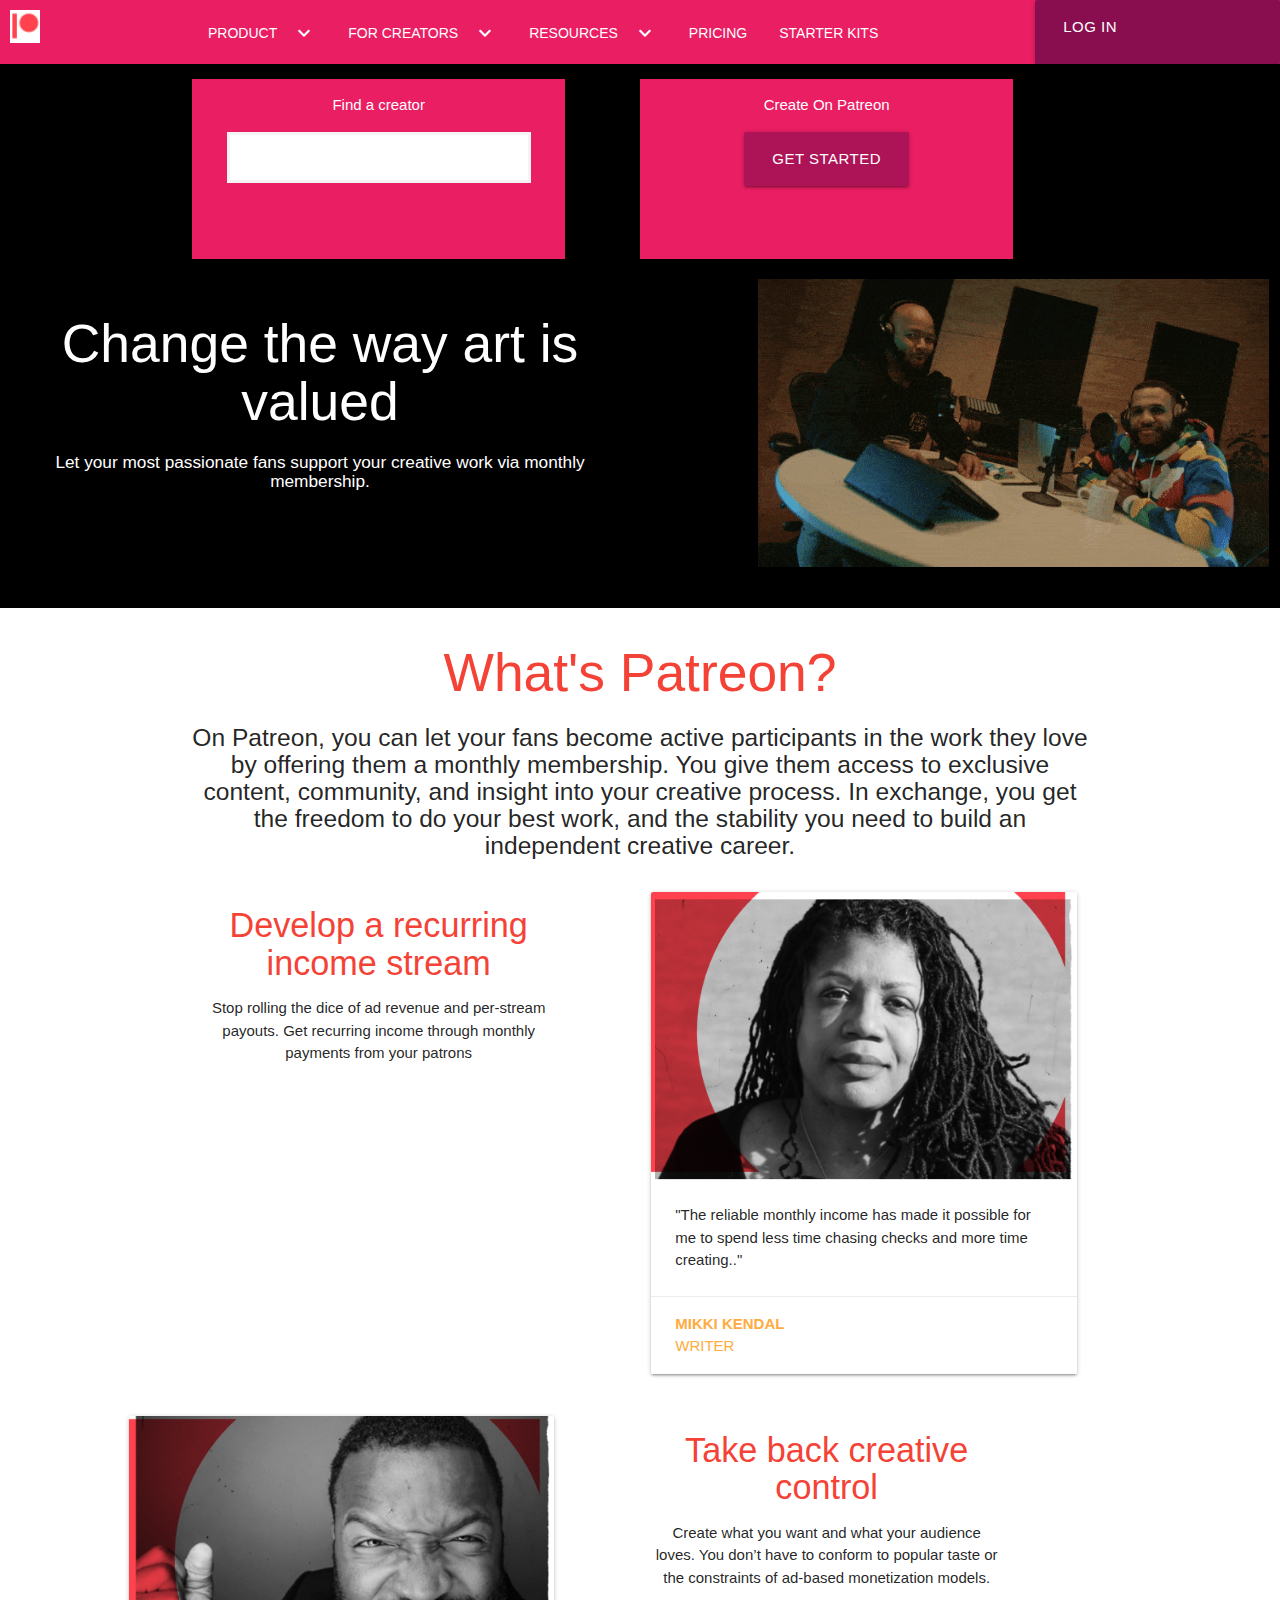
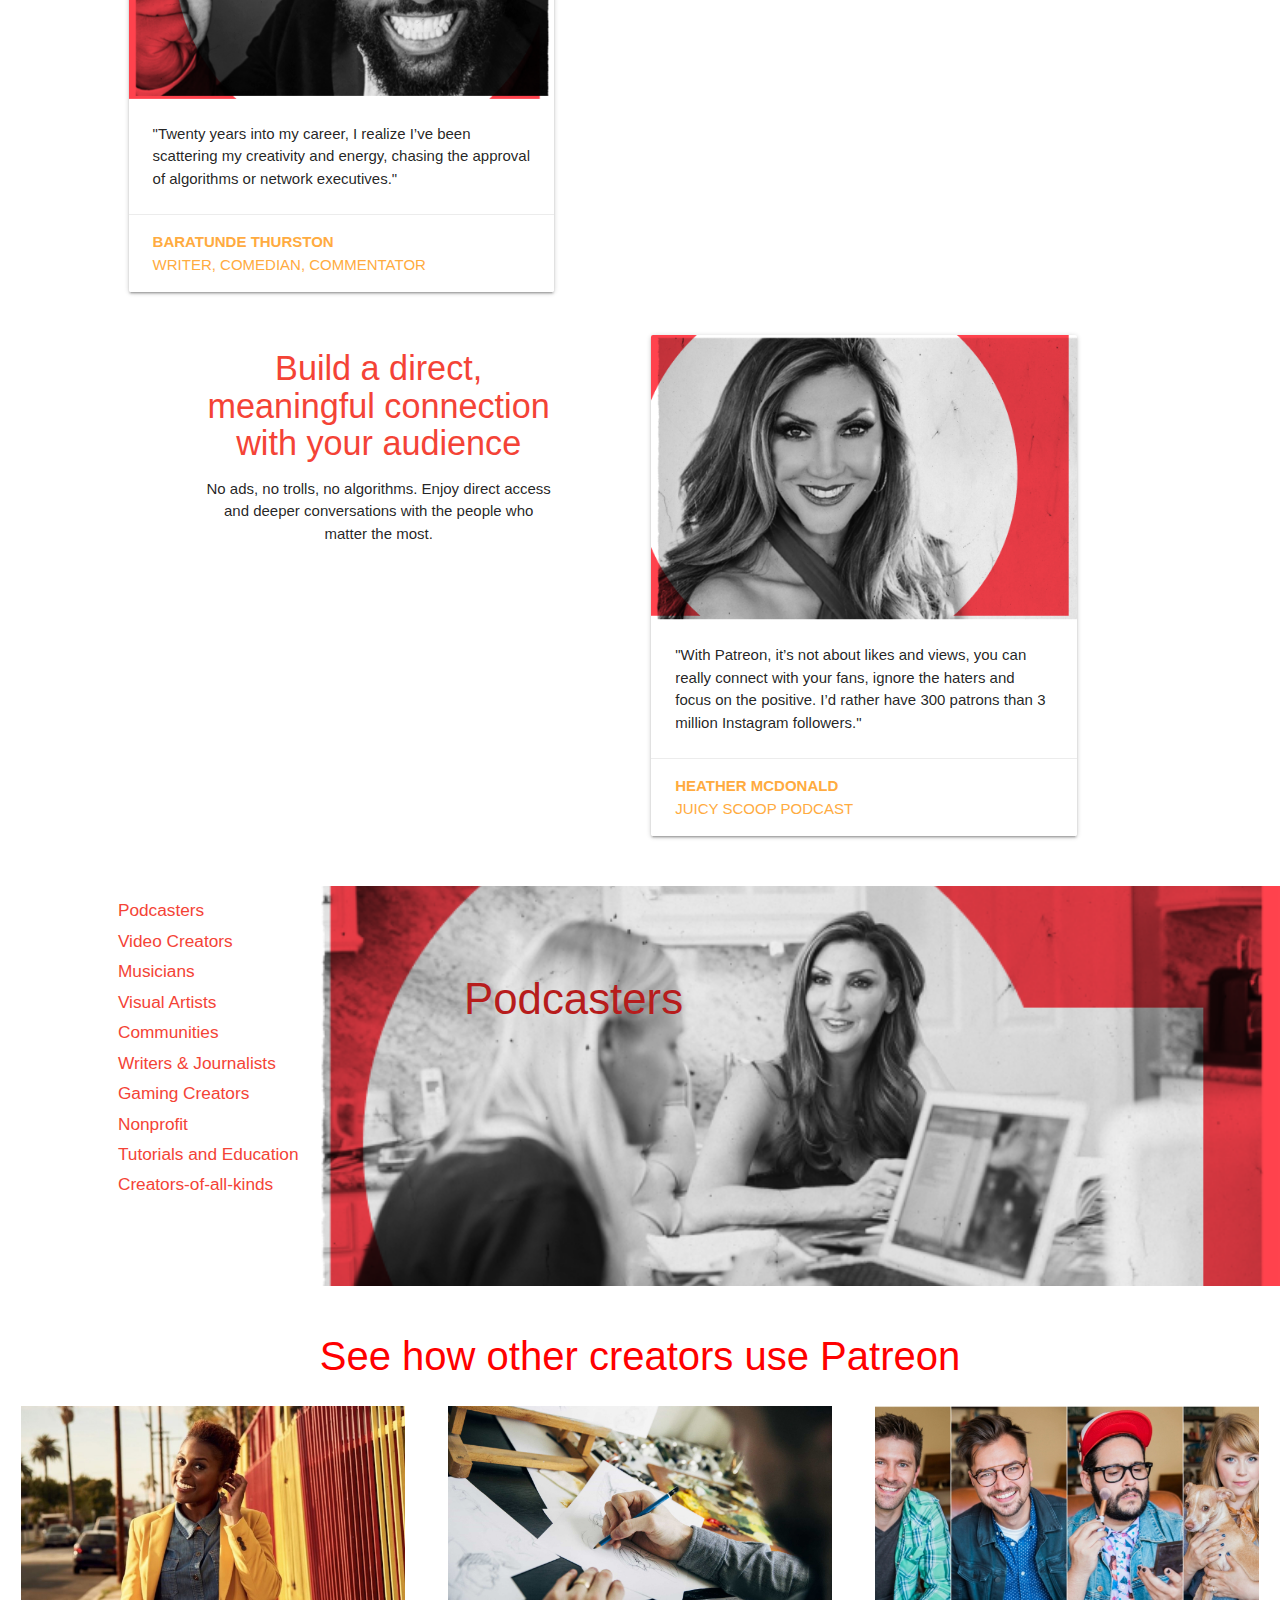
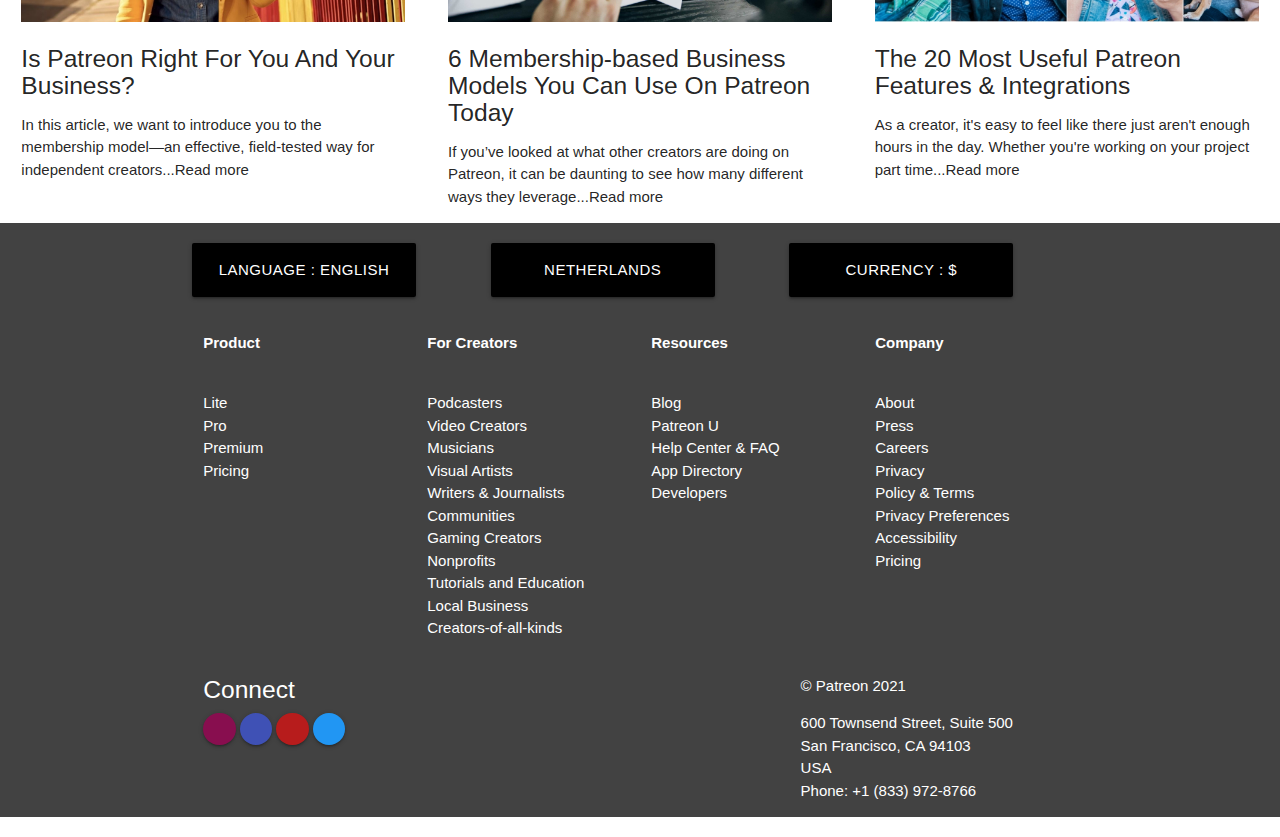
==== commit d026f6c9: "images modified" ====
--- a/PATREON-clone/index.html
+++ b/PATREON-clone/index.html
@@ -2,16 +2,26 @@
 <html>
   <head>
     <!--Import Google Icon Font-->
-    <link href="https://fonts.googleapis.com/icon?family=Material+Icons" rel="stylesheet">
+    <link
+      href="https://fonts.googleapis.com/icon?family=Material+Icons"
+      rel="stylesheet"
+    />
     <!--Import materialize.css-->
-    <link rel="stylesheet" href="https://cdnjs.cloudflare.com/ajax/libs/materialize/1.0.0/css/materialize.min.css">
+    <link
+      rel="stylesheet"
+      href="https://cdnjs.cloudflare.com/ajax/libs/materialize/1.0.0/css/materialize.min.css"
+    />
     <!--Import Font-awesome-->
-    <link rel="stylesheet" href="https://pro.fontawesome.com/releases/v5.10.0/css/all.css"
-    integrity="sha384-AYmEC3Yw5cVb3ZcuHtOA93w35dYTsvhLPVnYs9eStHfGJvOvKxVfELGroGkvsg+p" crossorigin="anonymous"/>
+    <link
+      rel="stylesheet"
+      href="https://pro.fontawesome.com/releases/v5.10.0/css/all.css"
+      integrity="sha384-AYmEC3Yw5cVb3ZcuHtOA93w35dYTsvhLPVnYs9eStHfGJvOvKxVfELGroGkvsg+p"
+      crossorigin="anonymous"
+    />
     <!-- My own stylesheet-->
-    <link rel="stylesheet" href="style.css">
+    <link rel="stylesheet" href="style.css" />
     <!--Let browser know website is optimized for mobile-->
-    <meta name="viewport" content="width=device-width, initial-scale=1.0"/>
+    <meta name="viewport" content="width=device-width, initial-scale=1.0" />
     <title>PATREON-clone</title>
   </head>
 
@@ -19,14 +29,13 @@
     <!-- the Navigation bar-->
     <nav class="pink">
       <a href="#home" class="left">
-        <img src="images/logo.png" width="65px" alt="logo image" class="circle">
-        <a href="#home" class="brand-logo center hide-on-large-only
-         hide-on-small-only">PATREON
-        </a>
+        <img src="images/logo.png" alt="logo image" />
       </a>
-      <a class="waves-effect waves-light btn-large pink darken-4
-       white-text right" style="height: 100%;">
-       <i class="material-icons right">login</i>Log In
+      <a
+        class="waves-effect waves-light btn-large pink darken-4 white-text right"
+        style="height: 100%"
+      >
+        <i class="material-icons right">login</i>Log In
       </a>
       <div class="container">
         <div class="navbar-wrapper">
@@ -36,44 +45,114 @@
           <ul class="hide-on-med-and-down">
             <!--Product-->
             <li>
-              <a class='dropdown-trigger btn-flat white-text'
-               href='#' data-target='dropdown1'>
-              <i class="material-icons right">expand_more</i>Product
+              <a
+                class="dropdown-trigger btn-flat white-text"
+                href="#"
+                data-target="dropdown1"
+              >
+                <i class="material-icons right">expand_more</i>Product
               </a>
             </li>
-            <ul id='dropdown1' class='dropdown-content pink'>
-              <li><a href="#"><h6>Lite</h6>
-                <p>Simple tools to set up recurring support from your fans</p></a>
-              </li>
-              <li><a href="#"><h6>Pro</h6>
-                <p>All the tools to build and grow thriving membership business</p></a>
-              </li>
-              <li><a href="#"><h6>Premium</h6>
-                <p>For established creators and creative businesses</p></a>
+            <ul id="dropdown1" class="dropdown-content pink">
+              <li>
+                <a href="#"
+                  ><h6>Lite</h6>
+                  <p>
+                    Simple tools to set up recurring support from your fans
+                  </p></a
+                >
+              </li>
+              <li>
+                <a href="#"
+                  ><h6>Pro</h6>
+                  <p>
+                    All the tools to build and grow thriving membership business
+                  </p></a
+                >
+              </li>
+              <li>
+                <a href="#"
+                  ><h6>Premium</h6>
+                  <p>For established creators and creative businesses</p></a
+                >
               </li>
             </ul>
             <!--For Creators-->
-            <li><a class='dropdown-trigger btn-flat white-text' href='#' data-target='dropdown2'>
-              <i class="material-icons right">expand_more</i>For creators</a>
-            </li>
-            <ul id='dropdown2' class='dropdown-content pink'>
-              <li><a href="#"><i class="material-icons">mic</i>Podcasters</a></li>
-              <li><a href="#"><i class="material-icons">videocam</i>Video Creators</a></li>
-              <li><a href="#"><i class="material-icons">music_note</i>Musicians</a></li>
-              <li><a href="#"><i class="material-icons">brush</i>Visual Artists</a></li>
-              <li><a href="#"><i class="material-icons">public</i>Communities</a></li>
-              <li><a href="#"><i class="material-icons">article</i>Writers & Journalists</a></li>
-              <li><a href="#"><i class="material-icons">sports_esports</i>Gaming Creators</a></li>
-              <li><a href="#"><i class="material-icons">food_bank</i>Nonprofits</a></li>
-              <li><a href="#"><i class="material-icons">school</i>Tutorials and Education</a></li>
-              <li><a href="#"><i class="material-icons">business</i>Local Businesses</a></li>
-              <li><a href="#"><i class="material-icons">create</i>Creators-of-all-kinds</a></li>
+            <li>
+              <a
+                class="dropdown-trigger btn-flat white-text"
+                href="#"
+                data-target="dropdown2"
+              >
+                <i class="material-icons right">expand_more</i>For creators</a
+              >
+            </li>
+            <ul id="dropdown2" class="dropdown-content pink">
+              <li>
+                <a href="#"><i class="material-icons">mic</i>Podcasters</a>
+              </li>
+              <li>
+                <a href="#"
+                  ><i class="material-icons">videocam</i>Video Creators</a
+                >
+              </li>
+              <li>
+                <a href="#"
+                  ><i class="material-icons">music_note</i>Musicians</a
+                >
+              </li>
+              <li>
+                <a href="#"
+                  ><i class="material-icons">brush</i>Visual Artists</a
+                >
+              </li>
+              <li>
+                <a href="#"><i class="material-icons">public</i>Communities</a>
+              </li>
+              <li>
+                <a href="#"
+                  ><i class="material-icons">article</i>Writers & Journalists</a
+                >
+              </li>
+              <li>
+                <a href="#"
+                  ><i class="material-icons">sports_esports</i>Gaming
+                  Creators</a
+                >
+              </li>
+              <li>
+                <a href="#"
+                  ><i class="material-icons">food_bank</i>Nonprofits</a
+                >
+              </li>
+              <li>
+                <a href="#"
+                  ><i class="material-icons">school</i>Tutorials and
+                  Education</a
+                >
+              </li>
+              <li>
+                <a href="#"
+                  ><i class="material-icons">business</i>Local Businesses</a
+                >
+              </li>
+              <li>
+                <a href="#"
+                  ><i class="material-icons">create</i>Creators-of-all-kinds</a
+                >
+              </li>
             </ul>
             <!--Resources-->
-            <li><a class='dropdown-trigger btn-flat white-text' href='#' data-target='dropdown3'>
-              <i class="material-icons right">expand_more</i>Resources</a>
-            </li>
-            <ul id='dropdown3' class='dropdown-content pink'>
+            <li>
+              <a
+                class="dropdown-trigger btn-flat white-text"
+                href="#"
+                data-target="dropdown3"
+              >
+                <i class="material-icons right">expand_more</i>Resources</a
+              >
+            </li>
+            <ul id="dropdown3" class="dropdown-content pink">
               <li><a href="#">Blog</a></li>
               <li><a href="#">Creator Community</a></li>
               <li><a href="#">Events</a></li>
@@ -88,7 +167,7 @@
         </div>
       </div>
     </nav>
-    
+
     <!-- Side Nav-->
     <ul class="sidenav pink collapsible" id="mobile-nav">
       <!--Product-->
@@ -96,7 +175,7 @@
         <div class="collapsible-header btn" href="#">
           <i class="material-icons left">expand_more</i>Product
         </div>
-        <div class="collapsible-body ">
+        <div class="collapsible-body">
           <a href="#"><h5 class="red-text">Lite</h5></a>
           <p>Simple tools to set up recurring support from your fans</p>
           <a href="#"><h5 class="red-text">Pro</h5></a>
@@ -111,17 +190,39 @@
           <i class="material-icons left">expand_more</i>For Creators
         </div>
         <div class="collapsible-body">
-          <a href="#" class="btn-flat red-text"><i class="material-icons left">mic</i>Podcasters</a><br>
-          <a href="#" class="btn-flat red-text"><i class="material-icons left">videocam</i>Video Creators</a><br>
-          <a href="#" class="btn-flat red-text"><i class="material-icons left">music_note</i>Musicians</a><br>
-          <a href="#" class="btn-flat red-text"><i class="material-icons left">brush</i>Visual Artists</a><br>
-          <a href="#" class="btn-flat red-text"><i class="material-icons left">public</i>Communities</a><br>
-          <a href="#" class="btn-flat red-text"><i class="material-icons left">article</i>Writers & Journalists</a><br>
-          <a href="#" class="btn-flat red-text"><i class="material-icons left">sports_esports</i>Gaming Creators</a><br>
-          <a href="#" class="btn-flat red-text"><i class="material-icons left">food_bank</i>Nonprofits</a><br>
-          <a href="#" class="btn-flat red-text"><i class="material-icons left">school</i>Tutorials and Education</a><br>
-          <a href="#" class="btn-flat red-text"><i class="material-icons left">business</i>Local Businesses</a><br>
-          <a href="#" class="btn-flat red-text"><i class="material-icons left">create</i>Creators-of-all-kinds</a><br>
+          <a href="#" class="btn-flat red-text"
+            ><i class="material-icons left">mic</i>Podcasters</a
+          ><br />
+          <a href="#" class="btn-flat red-text"
+            ><i class="material-icons left">videocam</i>Video Creators</a
+          ><br />
+          <a href="#" class="btn-flat red-text"
+            ><i class="material-icons left">music_note</i>Musicians</a
+          ><br />
+          <a href="#" class="btn-flat red-text"
+            ><i class="material-icons left">brush</i>Visual Artists</a
+          ><br />
+          <a href="#" class="btn-flat red-text"
+            ><i class="material-icons left">public</i>Communities</a
+          ><br />
+          <a href="#" class="btn-flat red-text"
+            ><i class="material-icons left">article</i>Writers & Journalists</a
+          ><br />
+          <a href="#" class="btn-flat red-text"
+            ><i class="material-icons left">sports_esports</i>Gaming Creators</a
+          ><br />
+          <a href="#" class="btn-flat red-text"
+            ><i class="material-icons left">food_bank</i>Nonprofits</a
+          ><br />
+          <a href="#" class="btn-flat red-text"
+            ><i class="material-icons left">school</i>Tutorials and Education</a
+          ><br />
+          <a href="#" class="btn-flat red-text"
+            ><i class="material-icons left">business</i>Local Businesses</a
+          ><br />
+          <a href="#" class="btn-flat red-text"
+            ><i class="material-icons left">create</i>Creators-of-all-kinds</a
+          ><br />
         </div>
       </li>
       <!--Resources-->
@@ -142,7 +243,7 @@
       <li><div class="collapsible-header btn" href="#">Pricing</div></li>
       <li><div class="collapsible-header btn" href="#">Starter Kit</div></li>
     </ul>
-    
+
     <!-- The Header-->
     <header id="home" class="section section-search black white-text center">
       <div class="container">
@@ -150,7 +251,7 @@
           <div class="col s12 m5 pink Header-box">
             <p>Find a creator</p>
             <div class="input-field">
-              <input type="text" class="white grey-text">
+              <input type="text" class="white grey-text" />
             </div>
           </div>
           <div class="col s12 m5 offset-l1 offset-m1 pink Header-box">
@@ -164,10 +265,17 @@
       <div class="row">
         <div class="col s12 m8 l6 offset-m2 black white-text">
           <h2>Change the way art is valued</h2>
-          <h6>Let your most passionate fans support your creative work via monthly membership.</h6>
+          <h6>
+            Let your most passionate fans support your creative work via monthly
+            membership.
+          </h6>
         </div>
         <div class="col s12 l5 offset-l1 black white-text">
-           <img src="images/coe-optimize.gif" alt="gif photo" class="responsive-img">
+          <img
+            src="images/coe-optimize.gif"
+            alt="gif photo"
+            class="responsive-img"
+          />
         </div>
       </div>
     </header>
@@ -175,35 +283,40 @@
     <!--What's Patreon? Section-->
     <section>
       <!-- The intro text-->
-      <div class="container  center">
+      <div class="container center">
         <h2 class="red-text">What's Patreon?</h2>
-        <h5>On Patreon, you can let your fans become active participants in the work they love by offering 
-        them a monthly membership. You give them access to exclusive content, community, and insight 
-        into your creative process. In exchange, you get the freedom to do your best work, and the 
-        stability you need to build an independent creative career.
+        <h5>
+          On Patreon, you can let your fans become active participants in the
+          work they love by offering them a monthly membership. You give them
+          access to exclusive content, community, and insight into your creative
+          process. In exchange, you get the freedom to do your best work, and
+          the stability you need to build an independent creative career.
         </h5>
       </div>
       <!--The cards part-->
       <div class="container section">
-          <!--Develop a recurring income stream-->
+        <!--Develop a recurring income stream-->
         <div class="row">
           <div class="col s12 l5 center">
             <h4 class="red-text">Develop a recurring income stream</h4>
-            <p>Stop rolling the dice of ad revenue and per-stream payouts. Get recurring income 
-              through monthly payments from your patrons
+            <p>
+              Stop rolling the dice of ad revenue and per-stream payouts. Get
+              recurring income through monthly payments from your patrons
             </p>
           </div>
           <div class="col s12 m8 l6 offset-l1 offset-m2">
             <div class="card">
               <div class="card-image">
-                <img src="images/mikki_kendall.png" alt="mikki_kendal">
+                <img src="images/mikki_kendall.png" alt="mikki_kendal" />
               </div>
               <div class="card-content">
-                <p>"The reliable monthly income has made it possible for me to spend less time chasing 
-                  checks and more time creating.."</p>
+                <p>
+                  "The reliable monthly income has made it possible for me to
+                  spend less time chasing checks and more time creating.."
+                </p>
               </div>
               <div class="card-action">
-                <a href="#"><b>Mikki Kendal</b><br>writer</a>
+                <a href="#"><b>Mikki Kendal</b><br />writer</a>
               </div>
             </div>
           </div>
@@ -212,22 +325,32 @@
         <div class="row">
           <div class="col s12 l5 push-l6 center">
             <h4 class="red-text">Take back creative control</h4>
-            <p>Create what you want and what your audience loves. You don’t have to conform to popular 
-                taste or the constraints of ad-based monetization models.
-              </p>
+            <p>
+              Create what you want and what your audience loves. You don’t have
+              to conform to popular taste or the constraints of ad-based
+              monetization models.
+            </p>
           </div>
           <div class="col s12 m8 l6 pull-l6 offset-m2">
             <div class="card">
               <div class="card-image">
-                <img src="images/baratunde_thurston.png" alt="baratunde_thurston">
+                <img
+                  src="images/baratunde_thurston.png"
+                  alt="baratunde_thurston"
+                />
               </div>
               <div class="card-content">
-                <p>"Twenty years into my career, I realize I’ve been scattering my creativity and energy, 
-                    chasing the approval of algorithms or network executives."
+                <p>
+                  "Twenty years into my career, I realize I’ve been scattering
+                  my creativity and energy, chasing the approval of algorithms
+                  or network executives."
                 </p>
               </div>
               <div class="card-action">
-                <a href="#"><b>Baratunde Thurston</b><br>writer, comedian, commentator</a>
+                <a href="#"
+                  ><b>Baratunde Thurston</b><br />writer, comedian,
+                  commentator</a
+                >
               </div>
             </div>
           </div>
@@ -235,24 +358,29 @@
         <!--Build a direct-->
         <div class="row">
           <div class="col s12 l5 center">
-            <h4 class="red-text">Build a direct, meaningful connection with your audience</h4>
-            <p>No ads, no trolls, no algorithms. Enjoy direct access and deeper conversations with the people 
-                who matter the most.
+            <h4 class="red-text">
+              Build a direct, meaningful connection with your audience
+            </h4>
+            <p>
+              No ads, no trolls, no algorithms. Enjoy direct access and deeper
+              conversations with the people who matter the most.
             </p>
           </div>
           <div class="col s12 m8 l6 offset-l1 offset-m2">
             <div class="card">
               <div class="card-image">
-                <img src="images/heather_mcdonald.png" alt="heather_mcdonald">
+                <img src="images/heather_mcdonald.png" alt="heather_mcdonald" />
               </div>
               <div class="card-content">
-                <p>"With Patreon, it’s not about likes and views, you can really connect with your 
-                  fans, ignore the haters and focus on the positive. I’d rather have 300 patrons than 
-                  3 million Instagram followers."
+                <p>
+                  "With Patreon, it’s not about likes and views, you can really
+                  connect with your fans, ignore the haters and focus on the
+                  positive. I’d rather have 300 patrons than 3 million Instagram
+                  followers."
                 </p>
               </div>
               <div class="card-action">
-                <a href="#"><b>Heather McDonald</b><br>Juicy Scoop Podcast</a>
+                <a href="#"><b>Heather McDonald</b><br />Juicy Scoop Podcast</a>
               </div>
             </div>
           </div>
@@ -266,79 +394,142 @@
         <div class="slider col s12 l9 push-l3">
           <ul class="slides">
             <li>
-              <img src="images/podcasters.png" alt="podcasters">
-              <div>
-                <a href="#"><h3 class="caption red-text text-darken-4 left-align">Podcasters</h3></a>
-              </div>
-            </li>
-            <li>
-              <img src="images/videocreators.png" alt="video_creators">
-              <div>
-                <a href="#"><h3 class="caption red-text text-darken-4 right-align">Video Creators</h3></a>
-              </div>
-            </li>
-            <li>
-              <img src="images/musicians.png" alt="musicians">
-              <div>
-                <a href="#"><h3 class="caption red-text text-darken-4 left-align">Musicians</h3></a>
-              </div>
-            </li>
-            <li>
-              <img src="images/visualartists.png" alt="visual_artists">
-              <div>
-                <a href="#"><h3 class="caption red-text text-darken-4 center-align">Visual Artists</h3></a>
-              </div>
-            </li>
-            <li>
-              <img src="images/communities.png" alt="communities">
-              <div>
-                <a href="#"><h3 class="caption red-text text-darken-4 left-align">Communities</h3></a>
-              </div>
-            </li>
-            <li>
-              <img src="images/writers.png" alt="writers">
-              <div>
-                <a href="#"><h3 class="caption red-text text-darken-4 center-align">Writers & Journalists</h3></a>
-              </div>
-            </li>
-            <li>
-              <img src="images/gamingcreators.png" alt="gaming_creators">
-              <div>
-                <a href="#"><h3 class="caption red-text text-darken-4 right-align">Gaming Creators</h3></a>
-              </div>
-            </li>
-            <li>
-              <img src="images/nonprofit.png" alt="nonprofit">
-              <div>
-                <a href="#"><h3 class="caption red-text text-darken-4 left-align">Nonprofit</h3></a>
-              </div>
-            </li>
-            <li>
-              <img src="images/tutorials.png" alt="tutorials">
-              <div>
-                <a href="#"><h3 class="caption red-text text-darken-4 left-align">Tutorials and Education</h3></a>
-              </div>
-            </li>
-            <li>
-              <img src="images/creatorsofallkinds.png" alt="creators_of_all_kinds">
-              <div>
-                <a href="#"><h3 class="caption red-text text-darken-4 left-align">Creators-of-all-kinds</h3></a>
+              <img src="images/podcasters.png" alt="podcasters" />
+              <div>
+                <a href="#"
+                  ><h3 class="caption red-text text-darken-4 left-align">
+                    Podcasters
+                  </h3></a
+                >
+              </div>
+            </li>
+            <li>
+              <img src="images/videocreators.png" alt="video_creators" />
+              <div>
+                <a href="#"
+                  ><h3 class="caption red-text text-darken-4 right-align">
+                    Video Creators
+                  </h3></a
+                >
+              </div>
+            </li>
+            <li>
+              <img src="images/musicians.png" alt="musicians" />
+              <div>
+                <a href="#"
+                  ><h3 class="caption red-text text-darken-4 left-align">
+                    Musicians
+                  </h3></a
+                >
+              </div>
+            </li>
+            <li>
+              <img src="images/visualartists.png" alt="visual_artists" />
+              <div>
+                <a href="#"
+                  ><h3 class="caption red-text text-darken-4 center-align">
+                    Visual Artists
+                  </h3></a
+                >
+              </div>
+            </li>
+            <li>
+              <img src="images/communities.png" alt="communities" />
+              <div>
+                <a href="#"
+                  ><h3 class="caption red-text text-darken-4 left-align">
+                    Communities
+                  </h3></a
+                >
+              </div>
+            </li>
+            <li>
+              <img src="images/writers.png" alt="writers" />
+              <div>
+                <a href="#"
+                  ><h3 class="caption red-text text-darken-4 center-align">
+                    Writers & Journalists
+                  </h3></a
+                >
+              </div>
+            </li>
+            <li>
+              <img src="images/gamingcreators.png" alt="gaming_creators" />
+              <div>
+                <a href="#"
+                  ><h3 class="caption red-text text-darken-4 right-align">
+                    Gaming Creators
+                  </h3></a
+                >
+              </div>
+            </li>
+            <li>
+              <img src="images/nonprofit.png" alt="nonprofit" />
+              <div>
+                <a href="#"
+                  ><h3 class="caption red-text text-darken-4 left-align">
+                    Nonprofit
+                  </h3></a
+                >
+              </div>
+            </li>
+            <li>
+              <img src="images/tutorials.png" alt="tutorials" />
+              <div>
+                <a href="#"
+                  ><h3 class="caption red-text text-darken-4 left-align">
+                    Tutorials and Education
+                  </h3></a
+                >
+              </div>
+            </li>
+            <li>
+              <img
+                src="images/creatorsofallkinds.png"
+                alt="creators_of_all_kinds"
+              />
+              <div>
+                <a href="#"
+                  ><h3 class="caption red-text text-darken-4 left-align">
+                    Creators-of-all-kinds
+                  </h3></a
+                >
               </div>
             </li>
           </ul>
         </div>
-        <div class="col s12 l2 pull-l8 hide-on-med-and-down ">
+        <div class="col s12 l2 pull-l8 hide-on-med-and-down">
           <ul>
-            <li><a href="#" class="red-text"><h6>Podcasters</h6></a></li>
-            <li><a href="#" class="red-text"><h6>Video Creators</h6></a></li>
-            <li><a href="#" class="red-text"><h6>Musicians</h6></a></li>
-            <li><a href="#" class="red-text"><h6>Visual Artists</h6></a></li>
-            <li><a href="#" class="red-text"><h6>Communities</h6></a></li>
-            <li><a href="#" class="red-text"><h6>Writers & Journalists</h6></a></li>
-            <li><a href="#" class="red-text"><h6>Gaming Creators</h6></a></li>
-            <li><a href="#" class="red-text"><h6>Nonprofit</h6></a></li>
-            <li><a href="#" class="red-text"><h6>Tutorials and Education</h6></a></li>
-            <li><a href="#" class="red-text"><h6>Creators-of-all-kinds</h6></a></li>
+            <li>
+              <a href="#" class="red-text"><h6>Podcasters</h6></a>
+            </li>
+            <li>
+              <a href="#" class="red-text"><h6>Video Creators</h6></a>
+            </li>
+            <li>
+              <a href="#" class="red-text"><h6>Musicians</h6></a>
+            </li>
+            <li>
+              <a href="#" class="red-text"><h6>Visual Artists</h6></a>
+            </li>
+            <li>
+              <a href="#" class="red-text"><h6>Communities</h6></a>
+            </li>
+            <li>
+              <a href="#" class="red-text"><h6>Writers & Journalists</h6></a>
+            </li>
+            <li>
+              <a href="#" class="red-text"><h6>Gaming Creators</h6></a>
+            </li>
+            <li>
+              <a href="#" class="red-text"><h6>Nonprofit</h6></a>
+            </li>
+            <li>
+              <a href="#" class="red-text"><h6>Tutorials and Education</h6></a>
+            </li>
+            <li>
+              <a href="#" class="red-text"><h6>Creators-of-all-kinds</h6></a>
+            </li>
           </ul>
         </div>
       </div>
@@ -346,40 +537,49 @@
 
     <!-- Flexbox section : See how other ...-->
     <section class="flex-container">
-      <div class="title-flex-container">
-        See how other creators use Patreon
-      </div>
+      <div class="title-flex-container">See how other creators use Patreon</div>
       <div class="flex-item-horizontal">
         <div class="flex-item-vertical">
-          <img src="images/is-patreon-right-for-you_2x.jpg" alt="patreon right 4 u">
+          <img
+            src="images/is-patreon-right-for-you_2x.jpg"
+            alt="patreon right 4 u"
+          />
         </div>
         <div class="flex-item-vertical">
           <h5>Is Patreon Right For You And Your Business?</h5>
-          <p>In this article, we want to introduce you to the
-             membership model—an effective, field-tested way for 
-             independent creators...Read more
-            </p>
+          <p>
+            In this article, we want to introduce you to the membership model—an
+            effective, field-tested way for independent creators...Read more
+          </p>
         </div>
       </div>
       <div class="flex-item-horizontal">
         <div class="flex-item-vertical">
-          <img src="images/6-membership-based-business_2x.jpg" alt="membership photo">
+          <img
+            src="images/6-membership-based-business_2x.jpg"
+            alt="membership photo"
+          />
         </div>
         <div class="flex-item-vertical">
-          <h5>6 Membership-based Business Models You Can Use On Patreon Today</h5>
-          <p>If you’ve looked at what other creators are doing on Patreon, it can 
+          <h5>
+            6 Membership-based Business Models You Can Use On Patreon Today
+          </h5>
+          <p>
+            If you’ve looked at what other creators are doing on Patreon, it can
             be daunting to see how many different ways they leverage...Read more
           </p>
         </div>
       </div>
       <div class="flex-item-horizontal">
         <div class="flex-item-vrtical">
-          <img src="images/20-most-useful_2x.jpg" alt="useful features">
+          <img src="images/20-most-useful_2x.jpg" alt="useful features" />
         </div>
         <div class="flex-item-vrtical">
           <h5>The 20 Most Useful Patreon Features & Integrations</h5>
-          <p>As a creator, it's easy to feel like there just aren't enough 
-            hours in the day. Whether you're working on your project part time...Read more
+          <p>
+            As a creator, it's easy to feel like there just aren't enough hours
+            in the day. Whether you're working on your project part time...Read
+            more
           </p>
         </div>
       </div>
@@ -388,98 +588,124 @@
     <footer class="page-footer grey darken-3">
       <div class="container">
         <div class="row">
-          <div class="col s10 m5 l3 offset-s1 offset-m1 black white-text btn-large waves-effect waves-light">LANGUAGE : ENGliSH</div>
-          <div class="col s10 m5 l3 offset-s1 offset-m1 offset-l1 black white-text btn-large waves-effect waves-light">NETHERLANDS</div>
-          <div class="col s10 m6 l3 offset-s1 offset-m3 offset-l1 black white-text btn-large waves-effect waves-light">CURRENCY : $</div>
+          <div
+            class="col s10 m5 l3 offset-s1 offset-m1 black white-text btn-large waves-effect waves-light"
+          >
+            LANGUAGE : ENGliSH
+          </div>
+          <div
+            class="col s10 m5 l3 offset-s1 offset-m1 offset-l1 black white-text btn-large waves-effect waves-light"
+          >
+            NETHERLANDS
+          </div>
+          <div
+            class="col s10 m6 l3 offset-s1 offset-m3 offset-l1 black white-text btn-large waves-effect waves-light"
+          >
+            CURRENCY : $
+          </div>
         </div>
         <div class="row">
           <div class="col s6 m3">
-            <p class="white-text large"><b>Product</b></p><br>
-            <a href="#">Lite</a><br>
-            <a href="#">Pro</a><br>
-            <a href="#">Premium</a><br>
+            <p class="white-text large"><b>Product</b></p>
+            <br />
+            <a href="#">Lite</a><br />
+            <a href="#">Pro</a><br />
+            <a href="#">Premium</a><br />
             <a href="#">Pricing</a>
           </div>
           <div class="col s6 m3">
-            <p class="white-text large"><b>For Creators</b></p><br>
-            <a href="#">Podcasters</a><br>
-            <a href="#">Video Creators</a><br>
-            <a href="#">Musicians</a><br>
-            <a href="#">Visual Artists</a><br>
-            <a href="#">Writers & Journalists</a><br>
-            <a href="#">Communities</a><br>
-            <a href="#">Gaming Creators</a><br>
-            <a href="#">Nonprofits</a><br>
-            <a href="#">Tutorials and Education</a><br>
-            <a href="#">Local Business</a><br>
+            <p class="white-text large"><b>For Creators</b></p>
+            <br />
+            <a href="#">Podcasters</a><br />
+            <a href="#">Video Creators</a><br />
+            <a href="#">Musicians</a><br />
+            <a href="#">Visual Artists</a><br />
+            <a href="#">Writers & Journalists</a><br />
+            <a href="#">Communities</a><br />
+            <a href="#">Gaming Creators</a><br />
+            <a href="#">Nonprofits</a><br />
+            <a href="#">Tutorials and Education</a><br />
+            <a href="#">Local Business</a><br />
             <a href="#">Creators-of-all-kinds</a>
           </div>
           <div class="col s6 m3">
-            <p class="white-text large"><b>Resources</b></p><br>
-            <a href="#">Blog</a><br>
-            <a href="#">Patreon U</a><br>
-            <a href="#">Help Center & FAQ</a><br>
-            <a href="#">App Directory</a><br>
+            <p class="white-text large"><b>Resources</b></p>
+            <br />
+            <a href="#">Blog</a><br />
+            <a href="#">Patreon U</a><br />
+            <a href="#">Help Center & FAQ</a><br />
+            <a href="#">App Directory</a><br />
             <a href="#">Developers</a>
           </div>
           <div class="col s6 m3">
-            <p class="white-text large"><b>Company</b></p><br>
-            <a href="#">About</a><br>
-            <a href="#">Press</a><br>
-            <a href="#">Careers</a><br>
-            <a href="#">Privacy</a><br>
-            <a href="#">Policy & Terms</a><br>
-            <a href="#">Privacy Preferences</a><br>
-            <a href="#">Accessibility</a><br>
+            <p class="white-text large"><b>Company</b></p>
+            <br />
+            <a href="#">About</a><br />
+            <a href="#">Press</a><br />
+            <a href="#">Careers</a><br />
+            <a href="#">Privacy</a><br />
+            <a href="#">Policy & Terms</a><br />
+            <a href="#">Privacy Preferences</a><br />
+            <a href="#">Accessibility</a><br />
             <a href="#">Pricing</a>
           </div>
         </div>
         <div class="row">
           <div class="col s12 m6 l4">
             <h5>Connect</h5>
-            <a href="#" class="btn-floating btn-small pink darken-4"><i class="fab fa-instagram"></i></a>
-            <a href="#" class="btn-floating btn-small indigo"><i class="fab fa-facebook"></i></a>
-            <a href="#" class="btn-floating btn-small red darken-4"><i class="fab fa-youtube"></i></a>
-            <a href="#" class="btn-floating btn-small blue"><i class="fab fa-twitter"></i></a>
+            <a href="#" class="btn-floating btn-small pink darken-4"
+              ><i class="fab fa-instagram"></i
+            ></a>
+            <a href="#" class="btn-floating btn-small indigo"
+              ><i class="fab fa-facebook"></i
+            ></a>
+            <a href="#" class="btn-floating btn-small red darken-4"
+              ><i class="fab fa-youtube"></i
+            ></a>
+            <a href="#" class="btn-floating btn-small blue"
+              ><i class="fab fa-twitter"></i
+            ></a>
           </div>
           <div class="col s12 m6 l4 offset-l4">
             <p>&copy; Patreon 2021</p>
-            <p>600 Townsend Street, Suite 500<br>
-              San Francisco, CA 94103<br>
-              USA<br>
-              Phone: +1 (833) 972-8766</p>
-            </div>
-          </div>
-        </div>
-      </footer>
+            <p>
+              600 Townsend Street, Suite 500<br />
+              San Francisco, CA 94103<br />
+              USA<br />
+              Phone: +1 (833) 972-8766
+            </p>
+          </div>
+        </div>
+      </div>
+    </footer>
 
     <!--JavaScript at end of body for optimized loading-->
     <script src="https://cdnjs.cloudflare.com/ajax/libs/materialize/1.0.0/js/materialize.min.js"></script>
 
     <script>
       // Side-navbar
-      const sideNav = document.querySelector('.sidenav');
+      const sideNav = document.querySelector(".sidenav");
       M.Sidenav.init(sideNav, {});
     </script>
     <script>
-    // Drop down inside the navbar
-      const dropDown = document.querySelectorAll('.dropdown-trigger');
+      // Drop down inside the navbar
+      const dropDown = document.querySelectorAll(".dropdown-trigger");
       M.Dropdown.init(dropDown, {
-        coverTrigger: false
+        coverTrigger: false,
       });
     </script>
     <script>
       // Collapsible inside the side-navbar
-      const collaps = document.querySelectorAll('.collapsible');
+      const collaps = document.querySelectorAll(".collapsible");
       M.Collapsible.init(collaps, {});
     </script>
     <script>
       // Slider
-      const slider = document.querySelector('.slider');
+      const slider = document.querySelector(".slider");
       M.Slider.init(slider, {
         interval: 1500,
-        indicators: false
+        indicators: false,
       });
     </script>
   </body>
-</html>+</html>
--- a/PATREON-clone/style.css
+++ b/PATREON-clone/style.css
@@ -3,6 +3,7 @@
 /* important to minimize the logo */
 nav.pink a img {
   padding: 10px !important;
+  width: 50px;
 }
 
 /* important to gather the Navbar elements and reduce the spaces between them */
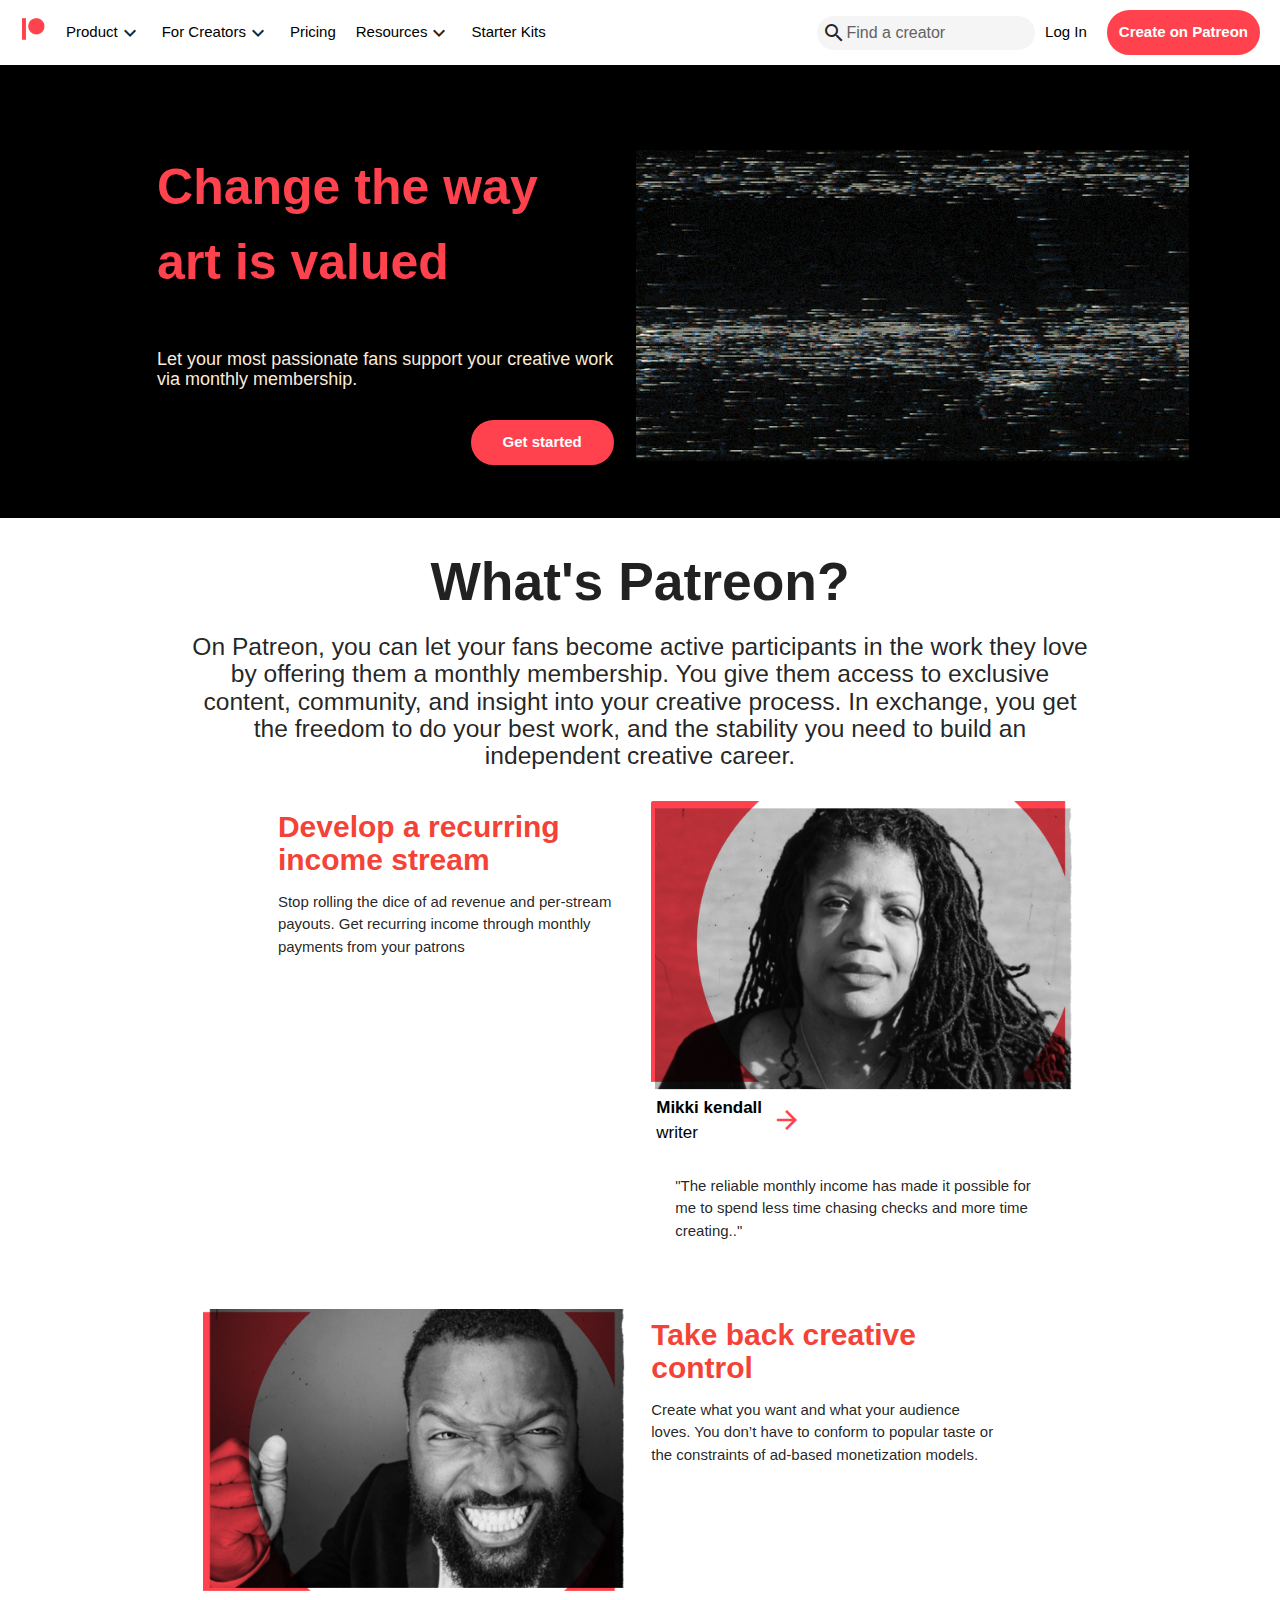
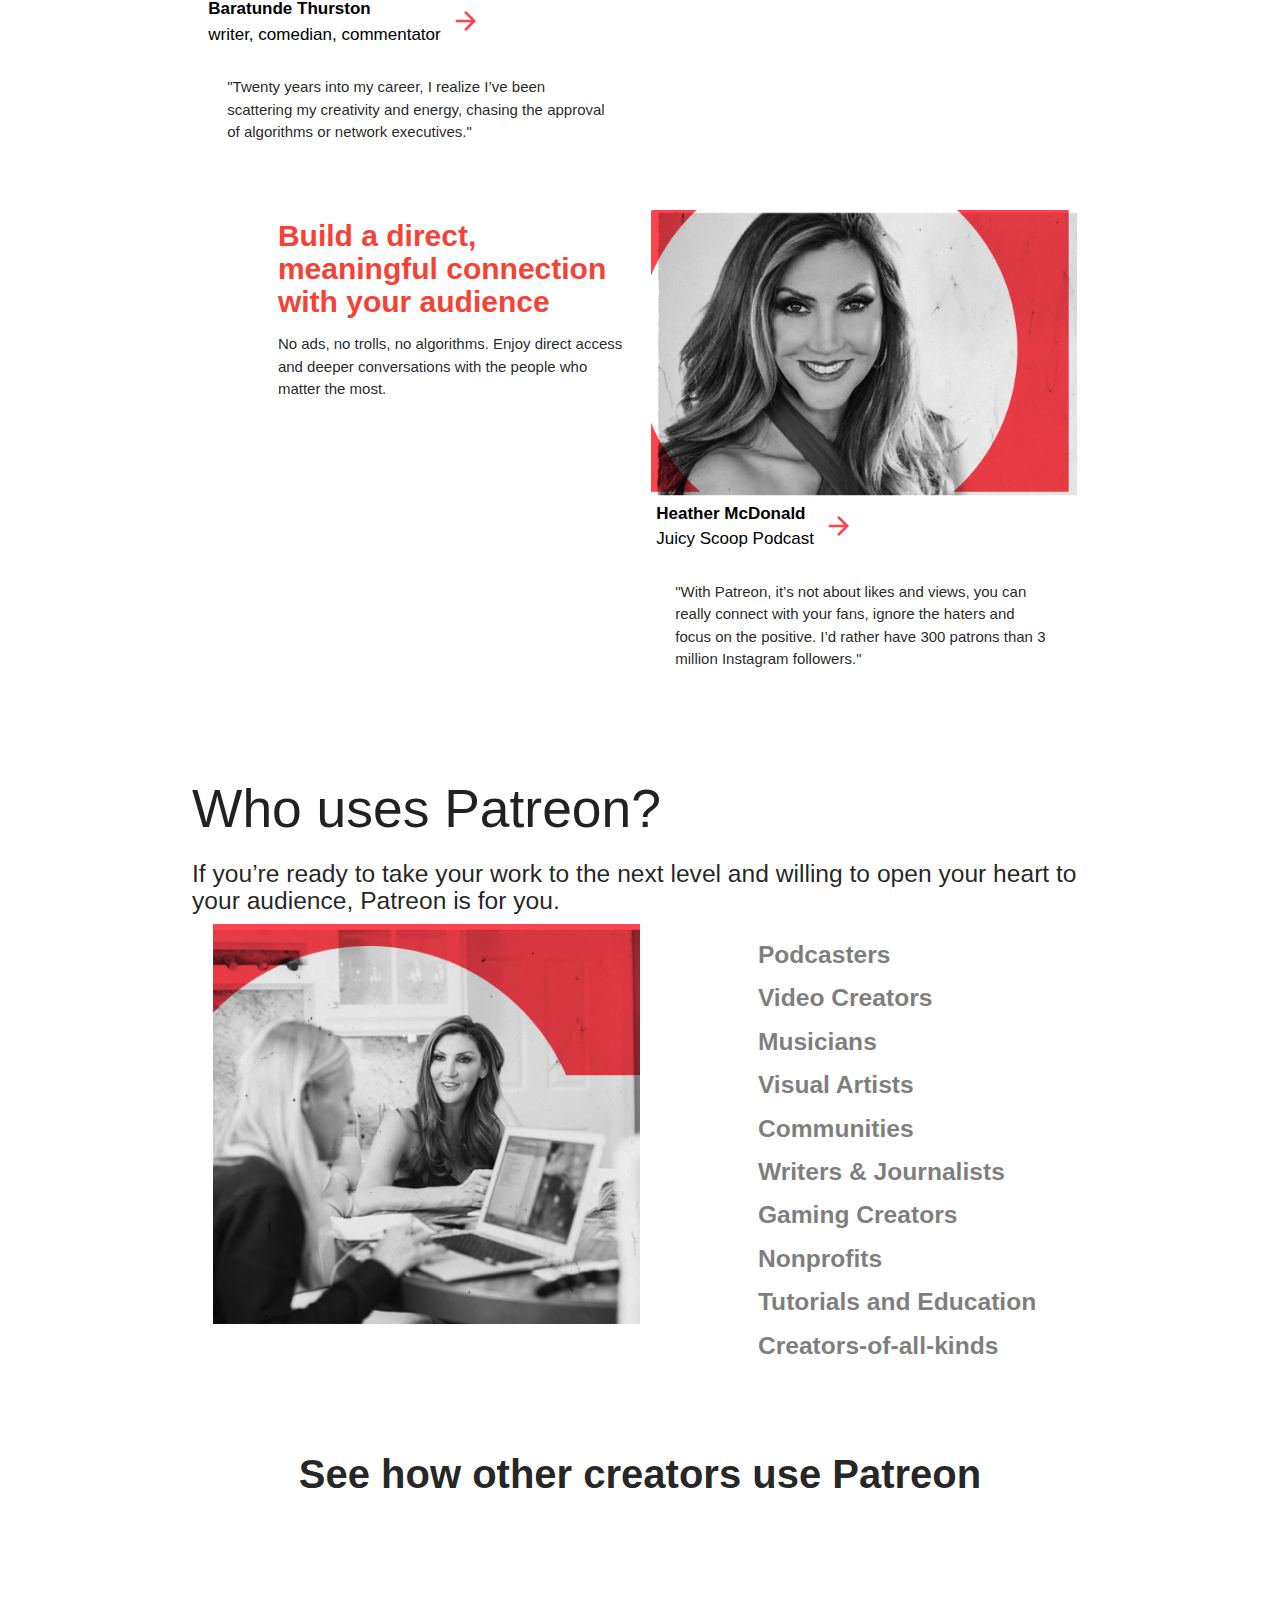
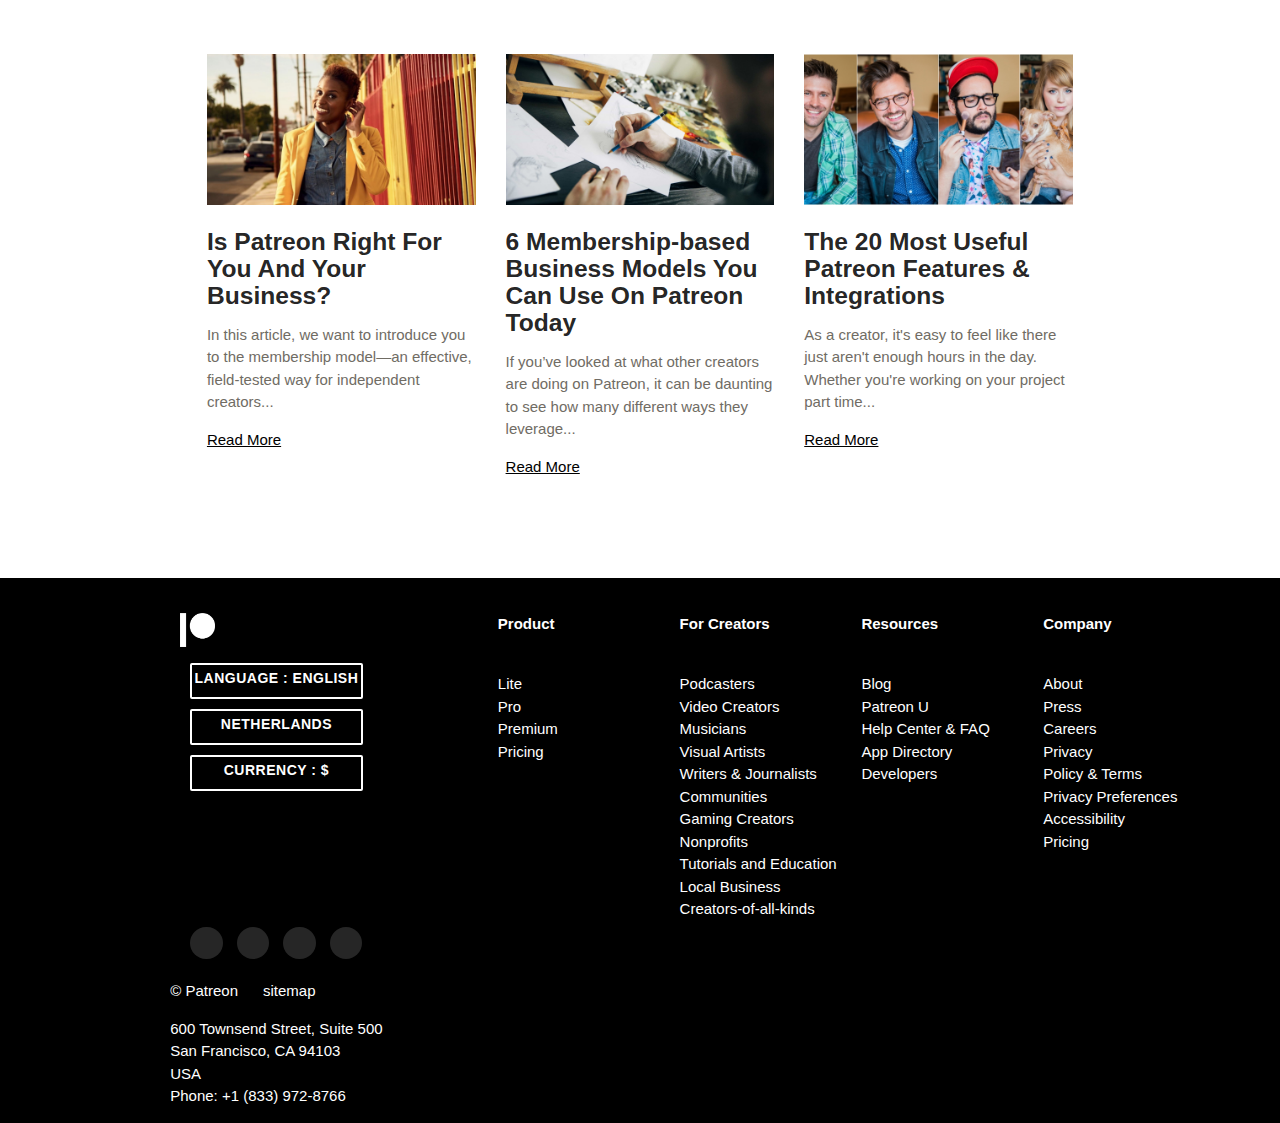
==== commit d3301da0: "clone" ====
--- a/PATREON-clone/index.html
+++ b/PATREON-clone/index.html
@@ -26,211 +26,266 @@
   </head>
 
   <body>
-    <!-- the Navigation bar-->
-    <nav class="pink">
-      <a href="#home" class="left">
+    <!-- the Navigation bar -->
+
+    <!-- the logo -->
+
+    <div class="navbar">
+      <div class="logo">
         <img src="images/logo.png" alt="logo image" />
-      </a>
-      <a
-        class="waves-effect waves-light btn-large pink darken-4 white-text right"
-        style="height: 100%"
+      </div>
+
+      <!--Product-->
+
+      <div
+        class="hide-on-med-and-down dropdown-trigger"
+        href="#"
+        data-target="dropdown1"
       >
-        <i class="material-icons right">login</i>Log In
-      </a>
-      <div class="container">
-        <div class="navbar-wrapper">
-          <a href="#" data-target="mobile-nav" class="sidenav-trigger">
-            <i class="material-icons">menu</i>
-          </a>
-          <ul class="hide-on-med-and-down">
-            <!--Product-->
-            <li>
-              <a
-                class="dropdown-trigger btn-flat white-text"
-                href="#"
-                data-target="dropdown1"
-              >
-                <i class="material-icons right">expand_more</i>Product
-              </a>
-            </li>
-            <ul id="dropdown1" class="dropdown-content pink">
-              <li>
-                <a href="#"
-                  ><h6>Lite</h6>
-                  <p>
-                    Simple tools to set up recurring support from your fans
-                  </p></a
-                >
-              </li>
-              <li>
-                <a href="#"
-                  ><h6>Pro</h6>
-                  <p>
-                    All the tools to build and grow thriving membership business
-                  </p></a
-                >
-              </li>
-              <li>
-                <a href="#"
-                  ><h6>Premium</h6>
-                  <p>For established creators and creative businesses</p></a
-                >
-              </li>
-            </ul>
-            <!--For Creators-->
-            <li>
-              <a
-                class="dropdown-trigger btn-flat white-text"
-                href="#"
-                data-target="dropdown2"
-              >
-                <i class="material-icons right">expand_more</i>For creators</a
-              >
-            </li>
-            <ul id="dropdown2" class="dropdown-content pink">
-              <li>
-                <a href="#"><i class="material-icons">mic</i>Podcasters</a>
-              </li>
-              <li>
-                <a href="#"
-                  ><i class="material-icons">videocam</i>Video Creators</a
-                >
-              </li>
-              <li>
-                <a href="#"
-                  ><i class="material-icons">music_note</i>Musicians</a
-                >
-              </li>
-              <li>
-                <a href="#"
-                  ><i class="material-icons">brush</i>Visual Artists</a
-                >
-              </li>
-              <li>
-                <a href="#"><i class="material-icons">public</i>Communities</a>
-              </li>
-              <li>
-                <a href="#"
-                  ><i class="material-icons">article</i>Writers & Journalists</a
-                >
-              </li>
-              <li>
-                <a href="#"
-                  ><i class="material-icons">sports_esports</i>Gaming
-                  Creators</a
-                >
-              </li>
-              <li>
-                <a href="#"
-                  ><i class="material-icons">food_bank</i>Nonprofits</a
-                >
-              </li>
-              <li>
-                <a href="#"
-                  ><i class="material-icons">school</i>Tutorials and
-                  Education</a
-                >
-              </li>
-              <li>
-                <a href="#"
-                  ><i class="material-icons">business</i>Local Businesses</a
-                >
-              </li>
-              <li>
-                <a href="#"
-                  ><i class="material-icons">create</i>Creators-of-all-kinds</a
-                >
-              </li>
-            </ul>
-            <!--Resources-->
-            <li>
-              <a
-                class="dropdown-trigger btn-flat white-text"
-                href="#"
-                data-target="dropdown3"
-              >
-                <i class="material-icons right">expand_more</i>Resources</a
-              >
-            </li>
-            <ul id="dropdown3" class="dropdown-content pink">
-              <li><a href="#">Blog</a></li>
-              <li><a href="#">Creator Community</a></li>
-              <li><a href="#">Events</a></li>
-              <li><a href="#">Patreon U</a></li>
-              <li><a href="#">App Directory</a></li>
-              <li><a href="#">Help Center & FAQ</a></li>
-            </ul>
-            <!--Pricing & Starter Kit-->
-            <li><a href="#" class="btn-flat white-text">Pricing</a></li>
-            <li><a href="#" class="btn-flat white-text">Starter Kits</a></li>
-          </ul>
-        </div>
-      </div>
-    </nav>
-
-    <!-- Side Nav-->
-    <ul class="sidenav pink collapsible" id="mobile-nav">
+        <a class="black-text">Product</a>
+        <i class="material-icons right">expand_more</i>
+      </div>
+      <ul id="dropdown1" class="dropdown-content">
+        <li>
+          <a href="#"
+            ><h6>Lite</h6>
+            <p>Simple tools to set up recurring support from your fans</p></a
+          >
+        </li>
+        <li>
+          <a href="#"
+            ><h6>Pro</h6>
+            <p>
+              All the tools to build and grow thriving membership business
+            </p></a
+          >
+        </li>
+        <li>
+          <a href="#"
+            ><h6>Premium</h6>
+            <p>For established creators and creative businesses</p></a
+          >
+        </li>
+      </ul>
+
+      <!--For Creators-->
+
+      <div
+        class="hide-on-med-and-down dropdown-trigger"
+        href="#"
+        data-target="dropdown2"
+      >
+        <a class="black-text">For Creators</a>
+        <i class="material-icons right">expand_more</i>
+      </div>
+      <ul id="dropdown2" class="dropdown-content">
+        <li>
+          <a href="#"><i class="material-icons blue-text">mic</i>Podcasters</a>
+        </li>
+        <li>
+          <a href="#"
+            ><i class="material-icons blue-text">videocam</i>Video Creators</a
+          >
+        </li>
+        <li>
+          <a href="#"
+            ><i class="material-icons blue-text">music_note</i>Musicians</a
+          >
+        </li>
+        <li>
+          <a href="#"
+            ><i class="material-icons blue-text">brush</i>Visual Artists</a
+          >
+        </li>
+        <li>
+          <a href="#"
+            ><i class="material-icons blue-text">public</i>Communities</a
+          >
+        </li>
+        <li>
+          <a href="#"
+            ><i class="material-icons blue-text">article</i>Writers &
+            Journalists</a
+          >
+        </li>
+        <li>
+          <a href="#"
+            ><i class="material-icons blue-text">sports_esports</i>Gaming
+            Creators</a
+          >
+        </li>
+        <li>
+          <a href="#"
+            ><i class="material-icons blue-text">food_bank</i>Nonprofits</a
+          >
+        </li>
+        <li>
+          <a href="#"
+            ><i class="material-icons blue-text">school</i>Tutorials and
+            Education</a
+          >
+        </li>
+        <li>
+          <a href="#"
+            ><i class="material-icons blue-text">business</i>Local Businesses</a
+          >
+        </li>
+        <li>
+          <a href="#"
+            ><i class="material-icons blue-text">create</i
+            >Creators-of-all-kinds</a
+          >
+        </li>
+      </ul>
+
+      <!-- Pricing -->
+
+      <div class="no-dropdown hide-on-med-and-down">
+        <a href="#" class="black-text">Pricing</a>
+      </div>
+
+      <!--Resources-->
+
+      <div
+        class="hide-on-med-and-down dropdown-trigger"
+        href="#"
+        data-target="dropdown3"
+      >
+        <a class="black-text">Resources</a>
+        <i class="material-icons right">expand_more</i>
+      </div>
+      <ul id="dropdown3" class="dropdown-content white">
+        <li><a href="#">Blog</a></li>
+        <li><a href="#">Creator Community</a></li>
+        <li><a href="#">Events</a></li>
+        <li><a href="#">Patreon U</a></li>
+        <li><a href="#">App Directory</a></li>
+        <li><a href="#">Help Center & FAQ</a></li>
+      </ul>
+
+      <!-- Starter Kit -->
+
+      <div class="no-dropdown hide-on-med-and-down">
+        <a href="#" class="black-text">Starter Kits</a>
+      </div>
+
+      <div class="space"></div>
+
+      <!-- Search -->
+
+      <div class="search-bar">
+        <div class="input-field grey lighten-4 valign-wrapper">
+          <i class="material-icons">search</i>
+          <input
+            type="search"
+            placeholder="Find a creator"
+            class="grey lighten-4"
+          />
+        </div>
+      </div>
+
+      <!-- Log In -->
+
+      <div class="no-dropdown">
+        <a href="#" class="black-text">Log In</a>
+      </div>
+
+      <!-- Create on Patreon -->
+
+      <div href="#" class="create-on-patreon valign-wrapper">
+        <b>Create on Patreon</b>
+      </div>
+
+      <!-- Menu -->
+
+      <div class="menu-icon">
+        <a
+          href="#"
+          data-target="mobile-nav"
+          class="sidenav-trigger hide-on-large-only black-text"
+        >
+          <i class="material-icons">menu</i>
+        </a>
+      </div>
+    </div>
+
+    <!--Side Nav-->
+
+    <ul class="sidenav collapsible" id="mobile-nav">
+      <li>
+        <div class="logo1" style="border-bottom: 1px solid black">
+          <img src="images/logo.png" alt="logo image" />
+          <a class="btn-floating right white black-text"
+            ><i class="material-icons sidenav-close">close</i></a
+          >
+        </div>
+      </li>
+
       <!--Product-->
-      <li>
-        <div class="collapsible-header btn" href="#">
-          <i class="material-icons left">expand_more</i>Product
+
+      <li>
+        <div class="collapsible-header valign-wrapper black-text btn" href="#">
+          <p>Product</p>
+          <i class="material-icons">expand_more</i>
         </div>
         <div class="collapsible-body">
-          <a href="#"><h5 class="red-text">Lite</h5></a>
-          <p>Simple tools to set up recurring support from your fans</p>
-          <a href="#"><h5 class="red-text">Pro</h5></a>
-          <p>All the tools to build and grow thriving membership business</p>
-          <a href="#"><h5 class="red-text">Premium</h5></a>
-          <p>For established creators and creative businesses</p>
-        </div>
-      </li>
+          <a href="#">
+            <p class="black-text">
+              <strong>Lite</strong><br />
+              Simple tools to set up recurring support from your fans
+            </p></a
+          >
+
+          <a href="#">
+            <p class="black-text">
+              <strong>Pro</strong><br />
+              All the tools to build and grow thriving membership business
+            </p></a
+          >
+          <a href="#">
+            <p class="black-text">
+              <strong>Premium</strong><br />
+              For established creators and creative businesses
+            </p></a
+          >
+        </div>
+      </li>
+
       <!--For Creators-->
-      <li>
-        <div class="collapsible-header btn" href="#">
-          <i class="material-icons left">expand_more</i>For Creators
+
+      <li>
+        <div class="collapsible-header valign-wrapper black-text btn" href="#">
+          <p>For Creators</p>
+          <i class="material-icons">expand_more</i>
         </div>
         <div class="collapsible-body">
-          <a href="#" class="btn-flat red-text"
-            ><i class="material-icons left">mic</i>Podcasters</a
-          ><br />
-          <a href="#" class="btn-flat red-text"
-            ><i class="material-icons left">videocam</i>Video Creators</a
-          ><br />
-          <a href="#" class="btn-flat red-text"
-            ><i class="material-icons left">music_note</i>Musicians</a
-          ><br />
-          <a href="#" class="btn-flat red-text"
-            ><i class="material-icons left">brush</i>Visual Artists</a
-          ><br />
-          <a href="#" class="btn-flat red-text"
-            ><i class="material-icons left">public</i>Communities</a
-          ><br />
-          <a href="#" class="btn-flat red-text"
-            ><i class="material-icons left">article</i>Writers & Journalists</a
-          ><br />
-          <a href="#" class="btn-flat red-text"
-            ><i class="material-icons left">sports_esports</i>Gaming Creators</a
-          ><br />
-          <a href="#" class="btn-flat red-text"
-            ><i class="material-icons left">food_bank</i>Nonprofits</a
-          ><br />
-          <a href="#" class="btn-flat red-text"
-            ><i class="material-icons left">school</i>Tutorials and Education</a
-          ><br />
-          <a href="#" class="btn-flat red-text"
-            ><i class="material-icons left">business</i>Local Businesses</a
-          ><br />
-          <a href="#" class="btn-flat red-text"
-            ><i class="material-icons left">create</i>Creators-of-all-kinds</a
-          ><br />
-        </div>
-      </li>
+          <a href="#" class="btn-flat">Podcasters</a><br />
+          <a href="#" class="btn-flat">Video Creators</a><br />
+          <a href="#" class="btn-flat">Musicians</a><br />
+          <a href="#" class="btn-flat">Visual Artists</a><br />
+          <a href="#" class="btn-flat">Communities</a><br />
+          <a href="#" class="btn-flat">Writers & Journalists</a><br />
+          <a href="#" class="btn-flat">Gaming Creators</a><br />
+          <a href="#" class="btn-flat">Nonprofits</a><br />
+          <a href="#" class="btn-flat">Tutorials and Education</a><br />
+          <a href="#" class="btn-flat">Local Businesses</a><br />
+          <a href="#" class="btn-flat">Creators-of-all-kinds</a><br />
+        </div>
+      </li>
+
+      <!-- Pricing -->
+      <li>
+        <div class="collapsible-header black-text btn" href="#">Pricing</div>
+      </li>
+
       <!--Resources-->
-      <li>
-        <div class="collapsible-header btn" href="#">
-          <i class="material-icons left">expand_more</i>Resources
-        </div>
-        <div class="collapsible-body red-text">
+
+      <li>
+        <div class="collapsible-header black-text btn" href="#">
+          <p>Resources</p>
+          <i class="material-icons">expand_more</i>
+        </div>
+        <div class="collapsible-body">
           <p href="#">Blog</p>
           <p href="#">Creator Community</p>
           <p href="#">Events</p>
@@ -239,38 +294,55 @@
           <p href="#">Help Center & FAQ</p>
         </div>
       </li>
-      <!--Pricing & Starter Kit-->
-      <li><div class="collapsible-header btn" href="#">Pricing</div></li>
-      <li><div class="collapsible-header btn" href="#">Starter Kit</div></li>
+
+      <!--Starter Kit-->
+
+      <li>
+        <div class="collapsible-header black-text btn" href="#">
+          Starter Kit
+        </div>
+      </li>
+
+      <!-- Create On Patreon -->
+
+      <li>
+        <div class="collapsible-header black-text btn" href="#">
+          Create On Patreon
+        </div>
+      </li>
+
+      <!-- Log In -->
+
+      <li>
+        <div class="collapsible-header black-text btn" href="#">Log In</div>
+      </li>
+
+      <!-- Sign Up -->
+
+      <li>
+        <div class="collapsible-header black-text btn" href="#">Sign Up</div>
+      </li>
     </ul>
 
     <!-- The Header-->
-    <header id="home" class="section section-search black white-text center">
-      <div class="container">
-        <div class="row">
-          <div class="col s12 m5 pink Header-box">
-            <p>Find a creator</p>
-            <div class="input-field">
-              <input type="text" class="white grey-text" />
-            </div>
-          </div>
-          <div class="col s12 m5 offset-l1 offset-m1 pink Header-box">
-            <p>Create On Patreon</p>
-            <div class="btn-large pink darken-3 waves-effect waves-light">
-              Get Started
-            </div>
-          </div>
-        </div>
-      </div>
+
+    <header id="home" class="black">
       <div class="row">
-        <div class="col s12 m8 l6 offset-m2 black white-text">
-          <h2>Change the way art is valued</h2>
-          <h6>
+        <div class="col s12 l5 offset-l1">
+          <p>Change the way art is valued</p>
+          <h5>
             Let your most passionate fans support your creative work via monthly
             membership.
-          </h6>
-        </div>
-        <div class="col s12 l5 offset-l1 black white-text">
+          </h5>
+          <div
+            href="#"
+            class="get-started valign-wrapper"
+            style="width: fit-content"
+          >
+            <b style="margin: 20px">Get started</b>
+          </div>
+        </div>
+        <div class="col s12 l6">
           <img
             src="images/coe-optimize.gif"
             alt="gif photo"
@@ -281,10 +353,12 @@
     </header>
 
     <!--What's Patreon? Section-->
+
     <section>
       <!-- The intro text-->
+
       <div class="container center">
-        <h2 class="red-text">What's Patreon?</h2>
+        <h2>What's Patreon?</h2>
         <h5>
           On Patreon, you can let your fans become active participants in the
           work they love by offering them a monthly membership. You give them
@@ -293,21 +367,28 @@
           the stability you need to build an independent creative career.
         </h5>
       </div>
+
       <!--The cards part-->
+
       <div class="container section">
         <!--Develop a recurring income stream-->
+
         <div class="row">
-          <div class="col s12 l5 center">
-            <h4 class="red-text">Develop a recurring income stream</h4>
+          <div class="col s12 l5 offset-l1">
+            <h5 class="red-text">Develop a recurring income stream</h5>
             <p>
               Stop rolling the dice of ad revenue and per-stream payouts. Get
               recurring income through monthly payments from your patrons
             </p>
           </div>
-          <div class="col s12 m8 l6 offset-l1 offset-m2">
+          <div class="col s12 l6">
             <div class="card">
               <div class="card-image">
                 <img src="images/mikki_kendall.png" alt="mikki_kendal" />
+              </div>
+              <div class="person-name">
+                <a href="#"><b>Mikki kendall</b><br />writer</a>
+                <i class="material-icons">arrow_forward_ios</i>
               </div>
               <div class="card-content">
                 <p>
@@ -315,23 +396,22 @@
                   spend less time chasing checks and more time creating.."
                 </p>
               </div>
-              <div class="card-action">
-                <a href="#"><b>Mikki Kendal</b><br />writer</a>
-              </div>
             </div>
           </div>
         </div>
+
         <!--Take back creative control-->
+
         <div class="row">
-          <div class="col s12 l5 push-l6 center">
-            <h4 class="red-text">Take back creative control</h4>
+          <div class="col s12 l5 push-l6">
+            <h5 class="red-text">Take back creative control</h5>
             <p>
               Create what you want and what your audience loves. You don’t have
               to conform to popular taste or the constraints of ad-based
               monetization models.
             </p>
           </div>
-          <div class="col s12 m8 l6 pull-l6 offset-m2">
+          <div class="col s12 l6 pull-l5">
             <div class="card">
               <div class="card-image">
                 <img
@@ -339,6 +419,13 @@
                   alt="baratunde_thurston"
                 />
               </div>
+              <div class="person-name">
+                <a href="#"
+                  ><b>Baratunde Thurston</b><br />writer, comedian,
+                  commentator</a
+                >
+                <i class="material-icons">arrow_forward_ios</i>
+              </div>
               <div class="card-content">
                 <p>
                   "Twenty years into my career, I realize I’ve been scattering
@@ -346,30 +433,30 @@
                   or network executives."
                 </p>
               </div>
-              <div class="card-action">
-                <a href="#"
-                  ><b>Baratunde Thurston</b><br />writer, comedian,
-                  commentator</a
-                >
-              </div>
             </div>
           </div>
         </div>
+
         <!--Build a direct-->
+
         <div class="row">
-          <div class="col s12 l5 center">
-            <h4 class="red-text">
+          <div class="col s12 l5 offset-l1">
+            <h5 class="red-text">
               Build a direct, meaningful connection with your audience
-            </h4>
+            </h5>
             <p>
               No ads, no trolls, no algorithms. Enjoy direct access and deeper
               conversations with the people who matter the most.
             </p>
           </div>
-          <div class="col s12 m8 l6 offset-l1 offset-m2">
+          <div class="col s12 l6">
             <div class="card">
               <div class="card-image">
                 <img src="images/heather_mcdonald.png" alt="heather_mcdonald" />
+              </div>
+              <div class="person-name">
+                <a href="#"><b>Heather McDonald</b><br />Juicy Scoop Podcast</a
+                ><i class="material-icons">arrow_forward_ios</i>
               </div>
               <div class="card-content">
                 <p>
@@ -379,164 +466,121 @@
                   followers."
                 </p>
               </div>
-              <div class="card-action">
-                <a href="#"><b>Heather McDonald</b><br />Juicy Scoop Podcast</a>
-              </div>
             </div>
           </div>
         </div>
       </div>
     </section>
 
+    <div class="container Center">
+      <h2>Who uses Patreon?</h2>
+      <h5>
+        If you’re ready to take your work to the next level and willing to open
+        your heart to your audience, Patreon is for you.
+      </h5>
+    </div>
+
     <!-- The slider section-->
+
     <section>
       <div class="row">
-        <div class="slider col s12 l9 push-l3">
+        <div class="col s12 l3 push-l7">
+          <ul>
+            <li>
+              <a href="#" class="black-text"
+                ><h5><b>Podcasters</b></h5></a
+              >
+            </li>
+            <li>
+              <a href="#" class="black-text"
+                ><h5><b>Video Creators</b></h5></a
+              >
+            </li>
+            <li>
+              <a href="#" class="black-text"
+                ><h5><b>Musicians</b></h5></a
+              >
+            </li>
+            <li>
+              <a href="#" class="black-text"
+                ><h5><b>Visual Artists</b></h5></a
+              >
+            </li>
+            <li>
+              <a href="#" class="black-text"
+                ><h5><b>Communities</b></h5></a
+              >
+            </li>
+            <li>
+              <a href="#" class="black-text"
+                ><h5><b>Writers & Journalists</b></h5></a
+              >
+            </li>
+            <li>
+              <a href="#" class="black-text"
+                ><h5><b>Gaming Creators</b></h5></a
+              >
+            </li>
+            <li>
+              <a href="#" class="black-text"
+                ><h5><b>Nonprofits</b></h5></a
+              >
+            </li>
+            <li>
+              <a href="#" class="black-text"
+                ><h5><b>Tutorials and Education</b></h5></a
+              >
+            </li>
+            <li>
+              <a href="#" class="black-text"
+                ><h5><b>Creators-of-all-kinds</b></h5></a
+              >
+            </li>
+          </ul>
+        </div>
+        <div class="slider col s10 l4 offset-s1 offset-l1 pull-l2">
           <ul class="slides">
             <li>
               <img src="images/podcasters.png" alt="podcasters" />
-              <div>
-                <a href="#"
-                  ><h3 class="caption red-text text-darken-4 left-align">
-                    Podcasters
-                  </h3></a
-                >
-              </div>
             </li>
             <li>
               <img src="images/videocreators.png" alt="video_creators" />
-              <div>
-                <a href="#"
-                  ><h3 class="caption red-text text-darken-4 right-align">
-                    Video Creators
-                  </h3></a
-                >
-              </div>
             </li>
             <li>
               <img src="images/musicians.png" alt="musicians" />
-              <div>
-                <a href="#"
-                  ><h3 class="caption red-text text-darken-4 left-align">
-                    Musicians
-                  </h3></a
-                >
-              </div>
             </li>
             <li>
               <img src="images/visualartists.png" alt="visual_artists" />
-              <div>
-                <a href="#"
-                  ><h3 class="caption red-text text-darken-4 center-align">
-                    Visual Artists
-                  </h3></a
-                >
-              </div>
             </li>
             <li>
               <img src="images/communities.png" alt="communities" />
-              <div>
-                <a href="#"
-                  ><h3 class="caption red-text text-darken-4 left-align">
-                    Communities
-                  </h3></a
-                >
-              </div>
             </li>
             <li>
               <img src="images/writers.png" alt="writers" />
-              <div>
-                <a href="#"
-                  ><h3 class="caption red-text text-darken-4 center-align">
-                    Writers & Journalists
-                  </h3></a
-                >
-              </div>
             </li>
             <li>
               <img src="images/gamingcreators.png" alt="gaming_creators" />
-              <div>
-                <a href="#"
-                  ><h3 class="caption red-text text-darken-4 right-align">
-                    Gaming Creators
-                  </h3></a
-                >
-              </div>
             </li>
             <li>
               <img src="images/nonprofit.png" alt="nonprofit" />
-              <div>
-                <a href="#"
-                  ><h3 class="caption red-text text-darken-4 left-align">
-                    Nonprofit
-                  </h3></a
-                >
-              </div>
             </li>
             <li>
               <img src="images/tutorials.png" alt="tutorials" />
-              <div>
-                <a href="#"
-                  ><h3 class="caption red-text text-darken-4 left-align">
-                    Tutorials and Education
-                  </h3></a
-                >
-              </div>
             </li>
             <li>
               <img
                 src="images/creatorsofallkinds.png"
                 alt="creators_of_all_kinds"
               />
-              <div>
-                <a href="#"
-                  ><h3 class="caption red-text text-darken-4 left-align">
-                    Creators-of-all-kinds
-                  </h3></a
-                >
-              </div>
             </li>
           </ul>
         </div>
-        <div class="col s12 l2 pull-l8 hide-on-med-and-down">
-          <ul>
-            <li>
-              <a href="#" class="red-text"><h6>Podcasters</h6></a>
-            </li>
-            <li>
-              <a href="#" class="red-text"><h6>Video Creators</h6></a>
-            </li>
-            <li>
-              <a href="#" class="red-text"><h6>Musicians</h6></a>
-            </li>
-            <li>
-              <a href="#" class="red-text"><h6>Visual Artists</h6></a>
-            </li>
-            <li>
-              <a href="#" class="red-text"><h6>Communities</h6></a>
-            </li>
-            <li>
-              <a href="#" class="red-text"><h6>Writers & Journalists</h6></a>
-            </li>
-            <li>
-              <a href="#" class="red-text"><h6>Gaming Creators</h6></a>
-            </li>
-            <li>
-              <a href="#" class="red-text"><h6>Nonprofit</h6></a>
-            </li>
-            <li>
-              <a href="#" class="red-text"><h6>Tutorials and Education</h6></a>
-            </li>
-            <li>
-              <a href="#" class="red-text"><h6>Creators-of-all-kinds</h6></a>
-            </li>
-          </ul>
-        </div>
       </div>
     </section>
 
-    <!-- Flexbox section : See how other ...-->
-    <section class="flex-container">
+    <!-- Flexbox section : See how other ... -->
+
+    <section class="flex-container container">
       <div class="title-flex-container">See how other creators use Patreon</div>
       <div class="flex-item-horizontal">
         <div class="flex-item-vertical">
@@ -549,8 +593,9 @@
           <h5>Is Patreon Right For You And Your Business?</h5>
           <p>
             In this article, we want to introduce you to the membership model—an
-            effective, field-tested way for independent creators...Read more
+            effective, field-tested way for independent creators...
           </p>
+          <a>Read More</a>
         </div>
       </div>
       <div class="flex-item-horizontal">
@@ -566,120 +611,106 @@
           </h5>
           <p>
             If you’ve looked at what other creators are doing on Patreon, it can
-            be daunting to see how many different ways they leverage...Read more
+            be daunting to see how many different ways they leverage...
           </p>
+          <a>Read More</a>
         </div>
       </div>
       <div class="flex-item-horizontal">
         <div class="flex-item-vrtical">
           <img src="images/20-most-useful_2x.jpg" alt="useful features" />
         </div>
-        <div class="flex-item-vrtical">
+        <div class="flex-item-vertical">
           <h5>The 20 Most Useful Patreon Features & Integrations</h5>
           <p>
             As a creator, it's easy to feel like there just aren't enough hours
-            in the day. Whether you're working on your project part time...Read
-            more
+            in the day. Whether you're working on your project part time...
           </p>
+          <a>Read More</a>
         </div>
       </div>
     </section>
+
     <!-- The footer-->
-    <footer class="page-footer grey darken-3">
-      <div class="container">
-        <div class="row">
-          <div
-            class="col s10 m5 l3 offset-s1 offset-m1 black white-text btn-large waves-effect waves-light"
-          >
-            LANGUAGE : ENGliSH
-          </div>
-          <div
-            class="col s10 m5 l3 offset-s1 offset-m1 offset-l1 black white-text btn-large waves-effect waves-light"
-          >
-            NETHERLANDS
-          </div>
-          <div
-            class="col s10 m6 l3 offset-s1 offset-m3 offset-l1 black white-text btn-large waves-effect waves-light"
-          >
-            CURRENCY : $
-          </div>
-        </div>
-        <div class="row">
-          <div class="col s6 m3">
-            <p class="white-text large"><b>Product</b></p>
-            <br />
-            <a href="#">Lite</a><br />
-            <a href="#">Pro</a><br />
-            <a href="#">Premium</a><br />
-            <a href="#">Pricing</a>
-          </div>
-          <div class="col s6 m3">
-            <p class="white-text large"><b>For Creators</b></p>
-            <br />
-            <a href="#">Podcasters</a><br />
-            <a href="#">Video Creators</a><br />
-            <a href="#">Musicians</a><br />
-            <a href="#">Visual Artists</a><br />
-            <a href="#">Writers & Journalists</a><br />
-            <a href="#">Communities</a><br />
-            <a href="#">Gaming Creators</a><br />
-            <a href="#">Nonprofits</a><br />
-            <a href="#">Tutorials and Education</a><br />
-            <a href="#">Local Business</a><br />
-            <a href="#">Creators-of-all-kinds</a>
-          </div>
-          <div class="col s6 m3">
-            <p class="white-text large"><b>Resources</b></p>
-            <br />
-            <a href="#">Blog</a><br />
-            <a href="#">Patreon U</a><br />
-            <a href="#">Help Center & FAQ</a><br />
-            <a href="#">App Directory</a><br />
-            <a href="#">Developers</a>
-          </div>
-          <div class="col s6 m3">
-            <p class="white-text large"><b>Company</b></p>
-            <br />
-            <a href="#">About</a><br />
-            <a href="#">Press</a><br />
-            <a href="#">Careers</a><br />
-            <a href="#">Privacy</a><br />
-            <a href="#">Policy & Terms</a><br />
-            <a href="#">Privacy Preferences</a><br />
-            <a href="#">Accessibility</a><br />
-            <a href="#">Pricing</a>
-          </div>
-        </div>
-        <div class="row">
-          <div class="col s12 m6 l4">
-            <h5>Connect</h5>
-            <a href="#" class="btn-floating btn-small pink darken-4"
-              ><i class="fab fa-instagram"></i
-            ></a>
-            <a href="#" class="btn-floating btn-small indigo"
-              ><i class="fab fa-facebook"></i
-            ></a>
-            <a href="#" class="btn-floating btn-small red darken-4"
-              ><i class="fab fa-youtube"></i
-            ></a>
-            <a href="#" class="btn-floating btn-small blue"
-              ><i class="fab fa-twitter"></i
-            ></a>
-          </div>
-          <div class="col s12 m6 l4 offset-l4">
-            <p>&copy; Patreon 2021</p>
-            <p>
-              600 Townsend Street, Suite 500<br />
-              San Francisco, CA 94103<br />
-              USA<br />
-              Phone: +1 (833) 972-8766
-            </p>
-          </div>
+
+    <footer class="black">
+      <div class="page-footer black">
+        <ul>
+          <li><img src="images/logo-white.png" width="35px" /></li>
+          <li class="black white-text btn"><b>LANGUAGE : ENGliSH</b></li>
+          <li class="black white-text btn"><b>NETHERLANDS</b></li>
+          <li class="black white-text btn"><b>CURRENCY : $</b></li>
+        </ul>
+        <div>
+          <p class="white-text large"><b>Product</b></p>
+          <br />
+          <a href="#">Lite</a><br />
+          <a href="#">Pro</a><br />
+          <a href="#">Premium</a><br />
+          <a href="#">Pricing</a>
+        </div>
+        <div>
+          <p class="white-text large"><b>For Creators</b></p>
+          <br />
+          <a href="#">Podcasters</a><br />
+          <a href="#">Video Creators</a><br />
+          <a href="#">Musicians</a><br />
+          <a href="#">Visual Artists</a><br />
+          <a href="#">Writers & Journalists</a><br />
+          <a href="#">Communities</a><br />
+          <a href="#">Gaming Creators</a><br />
+          <a href="#">Nonprofits</a><br />
+          <a href="#">Tutorials and Education</a><br />
+          <a href="#">Local Business</a><br />
+          <a href="#">Creators-of-all-kinds</a>
+        </div>
+        <div>
+          <p class="white-text large"><b>Resources</b></p>
+          <br />
+          <a href="#">Blog</a><br />
+          <a href="#">Patreon U</a><br />
+          <a href="#">Help Center & FAQ</a><br />
+          <a href="#">App Directory</a><br />
+          <a href="#">Developers</a>
+        </div>
+        <div>
+          <p class="white-text large"><b>Company</b></p>
+          <br />
+          <a href="#">About</a><br />
+          <a href="#">Press</a><br />
+          <a href="#">Careers</a><br />
+          <a href="#">Privacy</a><br />
+          <a href="#">Policy & Terms</a><br />
+          <a href="#">Privacy Preferences</a><br />
+          <a href="#">Accessibility</a><br />
+          <a href="#">Pricing</a>
+        </div>
+        <div class="social-media">
+          <a href="#" class="btn-floating btn-small"
+            ><i class="fab fa-instagram"></i
+          ></a>
+          <a href="#" class="btn-floating btn-small"
+            ><i class="fab fa-facebook"></i
+          ></a>
+          <a href="#" class="btn-floating btn-small"
+            ><i class="fab fa-youtube"></i
+          ></a>
+          <a href="#" class="btn-floating btn-small"
+            ><i class="fab fa-twitter"></i
+          ></a>
+        </div>
+        <div class="copy-right">
+          <p>&copy; Patreon &nbsp;&nbsp;&nbsp;&nbsp;&nbsp;sitemap</p>
+          <p>
+            600 Townsend Street, Suite 500<br />
+            San Francisco, CA 94103<br />
+            USA<br />
+            Phone: +1 (833) 972-8766
+          </p>
         </div>
       </div>
     </footer>
 
-    <!--JavaScript at end of body for optimized loading-->
     <script src="https://cdnjs.cloudflare.com/ajax/libs/materialize/1.0.0/js/materialize.min.js"></script>
 
     <script>
@@ -692,6 +723,8 @@
       const dropDown = document.querySelectorAll(".dropdown-trigger");
       M.Dropdown.init(dropDown, {
         coverTrigger: false,
+        constrainWidth: false,
+        hover: true,
       });
     </script>
     <script>
@@ -700,10 +733,17 @@
       M.Collapsible.init(collaps, {});
     </script>
     <script>
+      // Close the sidenav
+      document.addEventListener("DOMContentLoaded", function () {
+        var elems = document.querySelectorAll(".sidenav");
+        var instances = M.Modal.init(elems, options);
+      });
+    </script>
+    <script>
       // Slider
       const slider = document.querySelector(".slider");
       M.Slider.init(slider, {
-        interval: 1500,
+        interval: 4500,
         indicators: false,
       });
     </script>
--- a/PATREON-clone/style.css
+++ b/PATREON-clone/style.css
@@ -1,40 +1,246 @@
-/* customize some important rules from the nav part*/
-/* 1- The NavBar */
-/* important to minimize the logo */
-nav.pink a img {
-  padding: 10px !important;
-  width: 50px;
-}
-
-/* important to gather the Navbar elements and reduce the spaces between them */
-.navbar-wrapper ul li a {
+/* All rules of navigation bar */
+
+.navbar {
+  display: flex;
+  align-items: center;
+  flex-wrap: wrap;
+  padding: 10px;
+  position: fixed;
+  width: 100%;
+  top: 0px;
+  z-index: 1;
+  background-color: white;
+}
+.navbar .hide-on-med-and-down > * {
+  margin: 0 !important;
+}
+.no-dropdown:hover {
+  text-decoration: underline;
+}
+.no-dropdown,
+.dropdown-trigger,
+.logo,
+.create-on-patreon {
+  flex-grow: 0;
+  margin: 0 10px;
+}
+
+.navbar .dropdown-content a {
+  font-size: smaller;
+  color: black;
+}
+
+.input-field {
+  border-radius: 9999px;
   margin: 0px !important;
-}
-
-/* to minimize the size of the dropdown content */
-.dropdown-content li a {
-  font-size: 13px !important;
-  color: white !important;
-}
-.dropdown-content li > a > i {
-  margin-right: 5px !important;
-  font-size: 1.5rem !important;
-}
-
-/* 2- The Header */
-/* to unify the size of the 2 boxes in the header */
-.Header-box {
-  height: 20vh !important;
-}
-
-/* to customize the search bar */
-.section-search input {
+  padding: 5px !important;
+}
+.input-field input {
+  margin: 0px !important;
+  border-bottom: 0px !important;
+  height: 70% !important;
+}
+::placeholder {
+  color: rgb(99, 98, 98);
+}
+.create-on-patreon {
+  border-radius: 9999px;
+  border: 2px solid #ff424d;
+  height: 45px;
+  background-color: #ff424d;
+  justify-self: flex-end;
+  color: white;
+  padding: 10px;
+}
+.create-on-patreon:hover {
+  background-color: white;
+  color: #ff424d !important;
+  cursor: pointer;
+}
+
+.search-bar {
+  width: 17vw;
+}
+.space {
+  flex: 1 1 auto;
+}
+.menu-icon {
+  margin: 0px 10px;
+  display: none;
+}
+/* Media query of the navigation bar */
+
+@media screen and (max-width: 992px) {
+  .search-bar {
+    order: 9;
+    width: 100vw;
+    margin: 10px;
+  }
+  .navbar {
+    justify-content: flex-end;
+  }
+  .logo {
+    position: absolute;
+    left: 0px;
+    top: 15px;
+  }
+  .menu-icon {
+    display: flex;
+  }
+  .no-dropdown,
+  .logo,
+  .create-on-patreon {
+    flex-shrink: 1;
+    margin: 0px 4px;
+    font-size: small;
+  }
+}
+
+/* All rules of Side-Nav */
+
+.sidenav {
+  width: 100vw;
+}
+.logo1 {
+  margin: 10px;
+  padding: 10px;
+}
+.logo1 a i {
+  color: black !important;
+}
+.sidenav .collapsible-header:hover {
+  background-color: transparent;
+}
+
+.collapsible-header {
+  display: flex;
+  justify-content: space-between;
+  margin: 10px 0px;
+}
+.collapsible-header p {
+  margin: 0px !important;
+}
+.sidenav li > * {
+  line-height: 30px;
+}
+.sidenav li .btn {
+  -webkit-box-shadow: none;
+  box-shadow: none;
+  border-bottom: 1px solid rgb(180, 173, 159);
+}
+.sidenav li.active {
+  background-color: transparent;
+}
+.collapsible-body {
+  margin: 0px 20px;
+}
+.collapsible-body p {
+  margin: 0px;
+}
+
+/* All rules of Header */
+
+#home div div.col p {
+  color: rgb(255, 66, 77);
+  font-size: 50px;
+  margin-top: 0px;
+  font-weight: bolder;
+}
+#home .row {
+  padding: 150px 80px 50px 50px;
+}
+#home div div.col h5 {
+  color: antiquewhite;
   font-size: 18px !important;
-  width: 85% !important;
-  border: #f4f4f4 3px solid !important;
-}
-
-/* 3- The flexbox section -see how other ...- */
+}
+.get-started {
+  border-radius: 9999px;
+  border: 2px solid #ff424d;
+  height: 45px;
+  background-color: #ff424d;
+  justify-self: flex-end;
+  color: white;
+  padding: 10px;
+  margin-top: 30px;
+}
+.get-started:hover {
+  cursor: pointer;
+}
+
+/* Media query of the header */
+
+@media screen and (max-width: 992px) {
+  #home div div.col.s12.l5 {
+    margin-bottom: 30px;
+  }
+  #home div div.col p {
+    font-size: 38px;
+    margin-top: 40px;
+  }
+}
+
+/* All rules of "what is patreon"-section */
+
+.section .row .col h5 {
+  font-weight: bolder;
+  font-size: 30px;
+}
+
+.person-name {
+  margin: 5px;
+  display: flex;
+}
+.person-name i {
+  margin: 10px;
+  font-size: 30px;
+  color: #ff424d;
+}
+.person-name a:hover {
+  text-decoration: underline;
+  text-decoration-color: #ff424d;
+}
+
+.person-name > * {
+  font-size: 17px;
+  color: black;
+}
+.container.center h2 {
+  font-weight: bolder;
+}
+.container.center-align {
+  margin: 100px;
+  text-align: center;
+}
+.card {
+  -webkit-box-shadow: none;
+  box-shadow: none;
+}
+/* all rules of the slider -who uses patreon- */
+
+.slider {
+  z-index: -1;
+}
+section div div.col ul li a h5 {
+  opacity: 0.5;
+}
+section div div.col ul li a h5:hover {
+  text-decoration: underline;
+  opacity: 1;
+}
+
+/* Media query of the slider -who uses patreon- */
+
+@media screen and (max-width: 992px) {
+  section div div.col ul li {
+    display: inline-block;
+    margin: 5px;
+  }
+  section div div.col.s12.l3.push-l7 {
+    text-align: center;
+  }
+}
+
+/* All rules for The flexbox section -see how other ...- */
 .flex-container {
   display: flex;
   justify-content: space-around;
@@ -45,33 +251,90 @@
   justify-self: center;
   text-align: center;
   font-size: 40px;
-  color: red;
-  margin: 20px 0;
+  font-weight: bold;
+  margin: 50px 0px;
 }
 .flex-item-horizontal {
   width: 30%;
 }
 .flex-item-horizontal img {
   width: 100%;
-}
-
+  margin-top: 100px;
+}
+
+.flex-item-vertical h5 {
+  font-weight: bold;
+}
+.flex-item-vertical p {
+  color: rgb(112, 108, 100);
+}
+.flex-item-vertical a {
+  color: black;
+  text-decoration: underline;
+}
+.flex-item-vertical a:hover {
+  cursor: pointer;
+}
 /* Media query for the flexbox */
-@media screen and (max-width: 1024px) and (min-width: 601px) {
-  .flex-item-horizontal {
-    width: 45%;
-  }
-}
-@media screen and (max-width: 600px) {
+@media screen and (max-width: 750px) {
   .flex-item-horizontal {
     width: 90%;
   }
 }
 
-/* 4- The footer */
-/* adding text color to the small links in the footer */
-footer .container .row .col a {
+/* All rules for The footer --grid--  */
+.page-footer {
+  width: 90%;
+  margin: 100px auto 0px auto;
+  display: grid;
+  grid-template-columns: auto 15% 15% 15% 15%;
+  grid-template-rows: auto auto;
+  grid-gap: 1px 9px;
+}
+.page-footer ul,
+.social-media {
+  justify-self: center;
+}
+.copy-right {
+  grid-column: 1 / 2;
+  justify-self: center;
+}
+
+footer div ul li.btn {
+  border: 2px solid white;
+  padding: 3px !important;
+  display: list-item;
+  margin: 10px;
+  line-height: unset;
+}
+.page-footer div a {
   color: white;
 }
-footer .container .row .col a:hover {
-  color: rgb(248, 149, 165) !important;
-}
+.page-footer div a:hover {
+  text-decoration: underline;
+}
+.page-footer div a.btn-floating {
+  background-color: rgba(255, 255, 255, 0.15) !important;
+  margin: 5px;
+}
+.page-footer div a.btn-floating:hover {
+  background-color: rgba(255, 255, 255, 0.3) !important;
+}
+/* Media query for the footer */
+
+@media screen and (max-width: 900px) {
+  .page-footer {
+    grid-template-columns: 50% 50%;
+  }
+  .page-footer ul {
+    justify-self: start;
+    order: -2;
+  }
+  .social-media {
+    order: -1;
+    justify-self: end;
+  }
+  .copy-right {
+    justify-self: start;
+  }
+}
